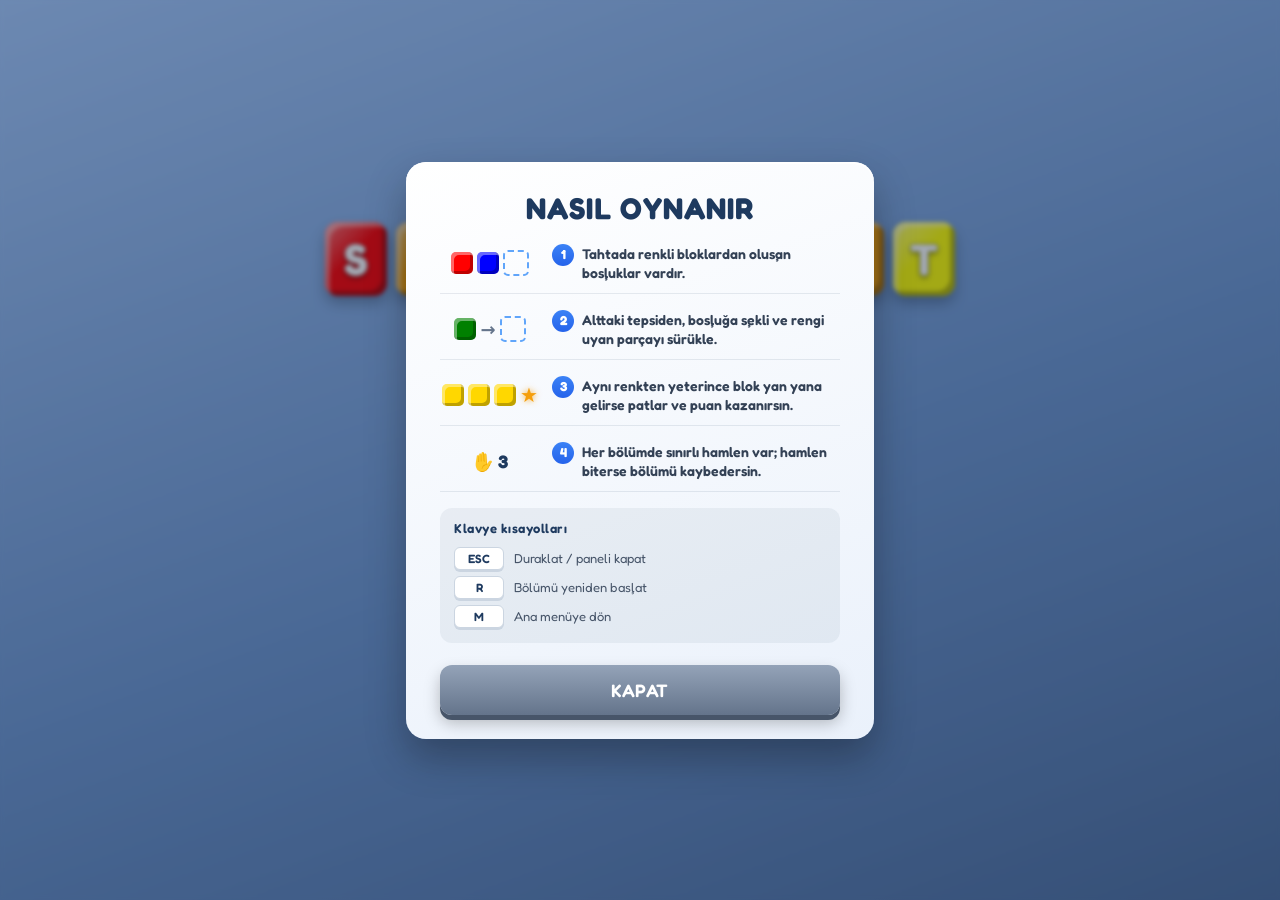
==== index.html @ 9055a7ed "Add files via upload" ====
<!doctype html>
<html lang="en">
  <head>
    <meta charset="UTF-8" />
    <link rel="preconnect" href="https://fonts.googleapis.com" />
    <link rel="preconnect" href="https://fonts.gstatic.com" crossorigin />
    <link href="https://fonts.googleapis.com/css2?family=Fredoka:wght@400;500;600;700&display=swap" rel="stylesheet" />
    <link rel="stylesheet" href="./style.css" />
    <meta name="viewport" content="width=device-width, initial-scale=1.0" />
    <title>Oyun</title>
  </head>
  <body>
    <div class="tahta">
      <div class="kare"></div>
      <div class="kare"></div>
      <div class="kare"></div>
      <div class="kare"></div>
      <div class="kare"></div>
      <div class="kare"></div>
      <div class="kare"></div>
      <div class="kare"></div>
      <div class="kare"></div>
      <div class="kare"></div>
      <div class="kare"></div>
      <div class="kare"></div>
      <div class="kare"></div>
      <div class="kare"></div>
      <div class="kare"></div>
      <div class="kare"></div>
      <div class="kare"></div>
      <div class="kare"></div>
      <div class="kare"></div>
      <div class="kare"></div>
      <div class="kare"></div>
      <div class="kare"></div>
      <div class="kare"></div>
      <div class="kare"></div>
      <div class="kare"></div>
      <div class="kare"></div>
      <div class="kare"></div>
      <div class="kare"></div>
      <div class="kare"></div>
      <div class="kare"></div>
      <div class="kare"></div>
      <div class="kare"></div>
      <div class="kare"></div>
      <div class="kare"></div>
      <div class="kare"></div>
      <div class="kare"></div>
      <div class="kare"></div>
      <div class="kare"></div>
      <div class="kare"></div>
      <div class="kare"></div>
      <div class="kare"></div>
      <div class="kare"></div>
      <div class="kare"></div>
      <div class="kare"></div>
      <div class="kare"></div>
      <div class="kare"></div>
      <div class="kare"></div>
      <div class="kare"></div>
      <div class="kare"></div>
      <div class="kare"></div>
      <div class="kare"></div>
      <div class="kare"></div>
      <div class="kare"></div>
      <div class="kare"></div>
      <div class="kare"></div>
      <div class="kare"></div>
      <div class="kare"></div>
      <div class="kare"></div>
      <div class="kare"></div>
      <div class="kare"></div>
      <div class="kare"></div>
      <div class="kare"></div>
      <div class="kare"></div>
      <div class="kare"></div>
    </div>
    <script src="./script.js"></script>
  </body>
</html>
---- style.css ----
/* Oyun fontu — tek yerden yonet. Degistirmek icin sadece burayi degistir. */
:root {
  --oyun-font: "Fredoka", system-ui, sans-serif;
}

body {
  display: flex;
  flex-direction: column;
  justify-content: center;
  align-items: center;
  gap: 24px;
  min-height: 100vh;
  margin: 0;
  font-family: var(--oyun-font);
  background: var(--sayfa-bg, #6f9fd8);
  transition: background 0.6s ease;
}

.tahta {
  display: grid;
  grid-template-columns: repeat(8, 40px);
  gap: 3px;
  padding: 14px;
  border-radius: 18px;
  background: var(--tahta-bg, #456891);
  box-shadow:
    inset 0 3px 10px rgba(0, 0, 0, 0.4),
    inset 0 -1px 2px rgba(255, 255, 255, 0.1);
  transition: background 0.6s ease;
}

.kare {
  position: relative;
  height: 40px;
  background: #dddddd;
  color: #dddddd;
  border-radius: 7px;
  transition: transform 0.15s, box-shadow 0.15s;
}

.kare::after {
  content: "";
  position: absolute;
  inset: 0;
  border-radius: 7px;
  background: linear-gradient(135deg, rgba(255, 255, 255, 0.45), rgba(255, 255, 255, 0) 45%);
  box-shadow:
    inset 4px 4px 0 rgba(255, 255, 255, 0.4),
    inset -4px -4px 0 rgba(0, 0, 0, 0.28);
  pointer-events: none;
}

.kare[data-durum="bos"]::after,
.kare[data-durum="temiz"]::after {
  display: none;
}

.kare:hover {
  transform: scale(1.04);
  box-shadow: 0 0 16px 3px currentColor;
}

.kare[data-durum="temiz"]:hover {
  transform: none;
  box-shadow: none;
}

.kare[data-durum="bos"]:hover {
  transform: none;
  box-shadow: inset 0 0 0 2px #60a5fa;
}

.patla {
  animation: patla 0.9s ease forwards;
  z-index: 2;
}

@keyframes patla {
  0% {
    transform: scale(1);
    box-shadow: 0 0 0px 0px currentColor;
  }
  25% {
    transform: scale(1.12);
    box-shadow: 0 0 22px 6px currentColor;
  }
  60% {
    transform: scale(1.12);
    box-shadow: 0 0 26px 8px currentColor;
  }
  100% {
    transform: scale(0);
    opacity: 0;
    box-shadow: 0 0 30px 10px currentColor;
  }
}

.tepsi {
  display: flex;
  flex-wrap: wrap;
  gap: 14px 18px;
  align-items: center;
  justify-content: center;
  min-height: 170px;
  width: 640px;
  padding: 14px 20px;
  background: #5b83b5;
  border-radius: 14px;
  box-shadow:
    inset 0 2px 5px rgba(0, 0, 0, 0.2),
    0 3px 8px rgba(0, 0, 0, 0.12);
}

.yuva {
  flex: none;
  display: flex;
  align-items: center;
  justify-content: center;
}

.parca {
  display: grid;
  cursor: grab;
  touch-action: none;
  user-select: none;
}

.parca.suruklerken {
  position: fixed;
  z-index: 999;
  pointer-events: none;
  cursor: grabbing;
  filter: drop-shadow(0 6px 10px rgba(0, 0, 0, 0.35));
}

.parca.yapisti {
  filter: drop-shadow(0 0 12px rgba(255, 255, 255, 0.95)) drop-shadow(0 4px 8px rgba(0, 0, 0, 0.3));
  transition: left 0.08s ease-out, top 0.08s ease-out;
}

.kare.hedefte {
  outline: 3px solid rgba(255, 255, 255, 0.95);
  outline-offset: -2px;
  animation: hedefNabiz 0.7s ease-in-out infinite alternate;
}

@keyframes hedefNabiz {
  from { outline-color: rgba(255, 255, 255, 0.45); }
  to   { outline-color: rgba(255, 255, 255, 1); }
}

.mini {
  position: relative;
  border-radius: 6px;
}

.mini::after {
  content: "";
  position: absolute;
  inset: 0;
  border-radius: 6px;
  background: linear-gradient(135deg, rgba(255, 255, 255, 0.45), rgba(255, 255, 255, 0) 45%);
  box-shadow:
    inset 4px 4px 0 rgba(255, 255, 255, 0.4),
    inset -4px -4px 0 rgba(0, 0, 0, 0.28);
  pointer-events: none;
}

.reset {
  width: 48px;
  height: 48px;
  font-size: 22px;
  border: none;
  border-radius: 50%;
  background: #9ca3af;
  color: white;
  cursor: pointer;
  display: flex;
  align-items: center;
  justify-content: center;
}

.reset:hover {
  background: #6b7280;
}

.dugme-satir {
  display: flex;
  gap: 14px;
  align-items: center;
  justify-content: center;
}

.skor {
  font-family: var(--oyun-font);
  font-size: 48px;
  font-weight: 700;
  color: #ffffff;
  letter-spacing: 2px;
  text-shadow:
    0 0 18px rgba(255, 255, 255, 0.55),
    0 3px 0 rgba(0, 0, 0, 0.25),
    0 6px 14px rgba(0, 0, 0, 0.4);
}

.skor.artti {
  animation: skorZipla 0.4s ease;
}

@keyframes skorZipla {
  0%   { transform: scale(1); }
  45%  { transform: scale(1.35); }
  100% { transform: scale(1); }
}

.puan-pop {
  position: fixed;
  z-index: 1000;
  pointer-events: none;
  font-family: var(--oyun-font);
  font-size: 38px;
  font-weight: 700;
  letter-spacing: 0.5px;
  -webkit-text-stroke: 2px rgba(0, 0, 0, 0.9);
  paint-order: stroke fill;
  text-shadow:
    0 0 8px rgba(0, 0, 0, 0.5),
    0 0 18px currentColor;
  animation: puanCik 2.2s ease-out forwards;
}

@keyframes puanCik {
  0% {
    opacity: 0;
    transform: translate(-50%, -50%) scale(0.6);
  }
  12% {
    opacity: 1;
    transform: translate(-50%, -60%) scale(1.15);
  }
  22% {
    opacity: 1;
    transform: translate(-50%, -65%) scale(1);
  }
  70% {
    opacity: 1;
    transform: translate(-50%, -95%) scale(1);
  }
  100% {
    opacity: 0;
    transform: translate(-50%, -150%) scale(0.95);
  }
}

.kaplama {
  position: fixed;
  inset: 0;
  z-index: 2000;
  display: flex;
  align-items: center;
  justify-content: center;
  background: rgba(15, 30, 55, 0);
  backdrop-filter: blur(0px);
  opacity: 0;
  pointer-events: none;
  transition: opacity 0.35s ease, background 0.35s ease, backdrop-filter 0.35s ease;
}

.kaplama.acik {
  opacity: 1;
  pointer-events: auto;
  background: rgba(15, 30, 55, 0.38);
  backdrop-filter: blur(2px);
}

.panel {
  font-family: var(--oyun-font);
  min-width: 320px;
  padding: 28px 34px 24px;
  border-radius: 20px;
  background: linear-gradient(160deg, #ffffff, #eaf1fb);
  box-shadow:
    0 18px 40px rgba(0, 0, 0, 0.3),
    inset 0 2px 0 rgba(255, 255, 255, 0.9);
  transform: scale(0.75) translateY(20px);
  opacity: 0;
  transition: transform 0.4s cubic-bezier(0.2, 1.3, 0.4, 1), opacity 0.3s ease;
  text-align: center;
}

.kaplama.acik .panel {
  transform: scale(1) translateY(0);
  opacity: 1;
}

.panel-baslik {
  font-size: 30px;
  font-weight: 700;
  color: #1e3a5f;
  letter-spacing: 1px;
  margin-bottom: 4px;
}

.panel-alt {
  font-size: 15px;
  font-weight: 600;
  color: #64748b;
  margin-bottom: 20px;
}

.zorluk-rozet {
  display: inline-block;
  padding: 2px 9px;
  margin-left: 5px;
  border-radius: 999px;
  background: rgba(37, 99, 235, 0.14);
  color: #2563eb;
  font-size: 12px;
  font-weight: 600;
  letter-spacing: 0.5px;
  vertical-align: middle;
}

.panel.kayip .zorluk-rozet {
  background: rgba(220, 38, 38, 0.14);
  color: #dc2626;
}

.stat-satir {
  display: flex;
  justify-content: space-between;
  align-items: center;
  gap: 30px;
  padding: 10px 4px;
  border-bottom: 1px solid rgba(30, 58, 95, 0.1);
  font-size: 16px;
  color: #334155;
}

.stat-satir span:last-child {
  font-weight: 700;
  color: #1e3a5f;
}

.stat-satir.toplam {
  border-bottom: none;
  font-size: 20px;
  padding-top: 14px;
}

.stat-satir.toplam span:last-child {
  font-size: 26px;
  color: #2563eb;
}

.devam-btn {
  margin-top: 22px;
  width: 100%;
  padding: 14px 0;
  font-family: inherit;
  font-size: 18px;
  font-weight: 600;
  letter-spacing: 0.5px;
  color: #ffffff;
  border: none;
  border-radius: 12px;
  background: linear-gradient(180deg, #3b82f6, #2563eb);
  box-shadow: 0 5px 0 #1d4ed8, 0 8px 16px rgba(0, 0, 0, 0.25);
  cursor: pointer;
  transition: transform 0.12s ease, box-shadow 0.12s ease;
}

.devam-btn:hover {
  background: linear-gradient(180deg, #4c8ef7, #2f6fe0);
}

.devam-btn:active {
  transform: translateY(4px);
  box-shadow: 0 1px 0 #1d4ed8, 0 3px 8px rgba(0, 0, 0, 0.25);
}
.ust-bar {
  order: -1;
  position: relative;
  display: flex;
  align-items: center;
  justify-content: center;
  width: 640px;
  font-family: var(--oyun-font);
}
.hamle {
  position: absolute;
  right: 0;
  top: -6px;
  display: flex;
  align-items: baseline;
  gap: 6px;
  padding: 5px 12px;
  border-radius: 10px;
  background: rgba(255, 255, 255, 0.8);
  box-shadow: 0 2px 6px rgba(0, 0, 0, 0.15);
}

.hamle-etiket {
  font-size: 11px;
  font-weight: 600;
  letter-spacing: 0.5px;
  color: #64748b;
}
.hamle-sayi {
  font-size: 22px;
  font-weight: 700;
  color: #1e3a5f;
  line-height: 1;
}
.hamle.az .hamle-sayi {
  color: #dc2626;
}

.hamle.azaldi {
  animation: hamleSars 0.3s ease;
}
@keyframes hamleSars {
  0%   { transform: translateX(0) scale(1); }
  30%  { transform: translateX(-3px) scale(1.08); }
  60%  { transform: translateX(3px) scale(1.08); }
  100% { transform: translateX(0) scale(1); }
}

.bolum-gosterge {
  position: absolute;
  left: 0;
  top: -6px;
  display: flex;
  align-items: baseline;
  gap: 6px;
  padding: 5px 12px;
  border-radius: 10px;
  background: rgba(255, 255, 255, 0.8);
  box-shadow: 0 2px 6px rgba(0, 0, 0, 0.15);
}
.bolum-etiket {
  font-size: 11px;
  font-weight: 600;
  letter-spacing: 0.5px;
  color: #64748b;
}
.bolum-sayi {
  font-size: 22px;
  font-weight: 700;
  color: #1e3a5f;
  line-height: 1;
}
.bolum-gosterge.zipla {
  animation: bolumZipla 0.3s ease;
}
@keyframes bolumZipla {
  0%   { transform: scale(1); }
  40%  { transform: scale(1.12); }
  100% { transform: scale(1); }
}
.combo-cubuk {
  flex: none;
  width: 341px;
  height: 8px;
  margin-bottom: -16px;
  border-radius: 999px;
  overflow: hidden;
  background: rgba(15, 30, 55, 0.18);
  box-shadow: inset 0 1px 2px rgba(0, 0, 0, 0.25);
  opacity: 0;
  transition: opacity 0.3s ease, box-shadow 0.2s ease;
}

.combo-cubuk.acik {
  opacity: 1;
  box-shadow:
    inset 0 1px 2px rgba(0, 0, 0, 0.25),
    0 0 calc(var(--parlak, 0) * 5px) rgba(255, 255, 255, 0.9);
}

.combo-dolgu {
  width: 100%;
  height: 100%;
  border-radius: 999px;
  background: #22c55e;
  transform: scaleX(0);
  transform-origin: left center;
  filter: brightness(calc(1 + var(--parlak, 0) * 0.09));
}

.combo-dolgu.akiyor {
  animation: comboAkis 2s linear forwards;
}

@keyframes comboAkis {
  0%   { transform: scaleX(1); background: #22c55e; }
  50%  { background: #facc15; }
  100% { transform: scaleX(0); background: #ef4444; }
}

.combo-yazi {
  position: fixed;
  left: 50%;
  top: 42%;
  z-index: 1500;
  pointer-events: none;
  font-family: var(--oyun-font);
  font-weight: 700;
  letter-spacing: 2px;
  white-space: nowrap;
  paint-order: stroke fill;
  animation: comboCik 1.5s cubic-bezier(0.2, 1.2, 0.4, 1) forwards;
}

@keyframes comboCik {
  0% {
    opacity: 0;
    transform: translate(-50%, -50%) scale(0.3) rotate(-14deg);
  }
  18% {
    opacity: 1;
    transform: translate(-50%, -50%) scale(1.3) rotate(7deg);
  }
  32% {
    opacity: 1;
    transform: translate(-50%, -52%) scale(0.96) rotate(-4deg);
  }
  46% {
    opacity: 1;
    transform: translate(-50%, -55%) scale(1.08) rotate(2deg);
  }
  62% {
    opacity: 1;
    transform: translate(-50%, -62%) scale(1) rotate(0deg);
  }
  100% {
    opacity: 0;
    transform: translate(-50%, -115%) scale(0.9) rotate(0deg);
  }
}

.panel.kayip .panel-baslik {
  color: #b91c1c;
}

.panel.kayip .devam-btn {
  background: linear-gradient(180deg, #ef4444, #dc2626);
  box-shadow: 0 5px 0 #991b1b, 0 8px 16px rgba(0, 0, 0, 0.25);
}

.panel.kayip .devam-btn:hover {
  background: linear-gradient(180deg, #f15b5b, #e03434);
}

.panel.kayip .devam-btn:active {
  box-shadow: 0 1px 0 #991b1b, 0 3px 8px rgba(0, 0, 0, 0.25);
}

.giris {
  position: fixed;
  inset: 0;
  z-index: 3000;
  display: flex;
  flex-direction: column;
  align-items: center;
  justify-content: center;
  gap: 34px;
  background: linear-gradient(160deg, #a7cbfd 0%, #6f97cf 55%, #4f6f9e 100%);
  transition: opacity 0.55s ease, visibility 0.55s ease;
}

.giris.kapali {
  opacity: 0;
  visibility: hidden;
  pointer-events: none;
}

.giris-baslik {
  display: flex;
  gap: 9px;
  max-width: 96vw;
  flex-wrap: wrap;
  justify-content: center;
}

.giris-harf {
  position: relative;
  width: 62px;
  height: 74px;
  border-radius: 13px;
  font-family: var(--oyun-font);
  font-size: 44px;
  font-weight: 700;
  color: #ffffff;
  display: flex;
  align-items: center;
  justify-content: center;
  -webkit-text-stroke: 2px rgba(0, 0, 0, 0.4);
  paint-order: stroke fill;
  text-shadow: 0 3px 5px rgba(0, 0, 0, 0.35);
  box-shadow: 0 7px 14px rgba(0, 0, 0, 0.28);
  animation: harfZipla 0.55s cubic-bezier(0.2, 1.3, 0.4, 1) backwards;
}

.giris-harf::after {
  content: "";
  position: absolute;
  inset: 0;
  border-radius: 13px;
  background: linear-gradient(135deg, rgba(255, 255, 255, 0.45), rgba(255, 255, 255, 0) 45%);
  box-shadow:
    inset 5px 5px 0 rgba(255, 255, 255, 0.4),
    inset -5px -5px 0 rgba(0, 0, 0, 0.28);
  pointer-events: none;
}

@keyframes harfZipla {
  0% {
    opacity: 0;
    transform: translateY(-44px) scale(0.55) rotate(-8deg);
  }
  60% {
    opacity: 1;
    transform: translateY(7px) scale(1.06) rotate(3deg);
  }
  100% {
    opacity: 1;
    transform: translateY(0) scale(1) rotate(0deg);
  }
}

.giris-btn {
  width: auto;
  min-width: 240px;
  padding: 16px 46px;
  margin-top: 4px;
  font-size: 20px;
}

.giris {
  gap: 22px;
}

.giris-menu {
  display: flex;
  flex-direction: column;
  gap: 10px;
  align-items: center;
}

.mini-btn {
  margin-top: 0;
  width: auto;
  min-width: 240px;
  padding: 11px 30px;
  font-size: 15px;
  background: rgba(255, 255, 255, 0.16);
  box-shadow: 0 3px 0 rgba(0, 0, 0, 0.18), 0 5px 12px rgba(0, 0, 0, 0.18);
}

.mini-btn:hover {
  background: rgba(255, 255, 255, 0.28);
}

.mini-btn:active {
  transform: translateY(3px);
  box-shadow: 0 1px 0 rgba(0, 0, 0, 0.18), 0 2px 6px rgba(0, 0, 0, 0.18);
}

.giris-bolum {
  margin-top: -4px;
  font-family: var(--oyun-font);
  font-size: 13px;
  font-weight: 600;
  letter-spacing: 1px;
  color: #ffffff;
  opacity: 0.65;
  text-shadow: 0 1px 2px rgba(0, 0, 0, 0.25);
}

.giris-skor {
  font-family: var(--oyun-font);
  font-size: 14px;
  font-weight: 600;
  letter-spacing: 1.5px;
  color: #ffffff;
  opacity: 0.9;
  text-shadow: 0 1px 3px rgba(0, 0, 0, 0.3);
}

/* ====================================================================
   MODAL PANELLER (ayarlar / nasil oynanir / istatistik / duraklat)
   ==================================================================== */
.kaplama.modal-ust {
  z-index: 3500;
}

.modal-panel {
  max-height: 88vh;
  overflow-y: auto;
  max-width: 400px;
}

/* Ayarlar */
.ayar-liste {
  display: flex;
  flex-direction: column;
  gap: 4px;
  margin-top: 6px;
  text-align: left;
}

.ayar-satir {
  display: flex;
  justify-content: space-between;
  align-items: center;
  gap: 16px;
  padding: 11px 2px;
  border-bottom: 1px solid rgba(30, 58, 95, 0.1);
  font-size: 15px;
  font-weight: 600;
  color: #334155;
}

.secim-grup {
  display: flex;
  gap: 5px;
  flex-shrink: 0;
}

.secim-grup button {
  font-family: inherit;
  font-size: 13px;
  font-weight: 600;
  padding: 6px 11px;
  border: none;
  border-radius: 8px;
  background: rgba(30, 58, 95, 0.1);
  color: #475569;
  cursor: pointer;
  transition: background 0.15s, color 0.15s;
}

.secim-grup button:hover {
  background: rgba(30, 58, 95, 0.18);
}

.secim-grup button.secili {
  background: linear-gradient(180deg, #3b82f6, #2563eb);
  color: #ffffff;
}

.toggle-btn {
  font-family: inherit;
  font-size: 13px;
  font-weight: 600;
  min-width: 74px;
  padding: 7px 12px;
  border: none;
  border-radius: 999px;
  background: #cbd5e1;
  color: #475569;
  cursor: pointer;
  flex-shrink: 0;
  transition: background 0.15s, color 0.15s;
}

.toggle-btn.acik {
  background: linear-gradient(180deg, #22c55e, #16a34a);
  color: #ffffff;
}

.ses-kontrol {
  display: flex;
  align-items: center;
  gap: 10px;
  flex-shrink: 0;
}

.ses-kontrol input[type="range"] {
  width: 110px;
  accent-color: #2563eb;
  cursor: pointer;
}

.ses-deger {
  min-width: 30px;
  text-align: right;
  font-weight: 700;
  color: #1e3a5f;
}

.tehlike-btn {
  background: linear-gradient(180deg, #ef4444, #dc2626);
  box-shadow: 0 5px 0 #991b1b, 0 8px 16px rgba(0, 0, 0, 0.25);
}

.tehlike-btn:hover {
  background: linear-gradient(180deg, #f15b5b, #e03434);
}

.tehlike-btn:active {
  box-shadow: 0 1px 0 #991b1b, 0 3px 8px rgba(0, 0, 0, 0.25);
}

.tehlike-btn.onayli {
  animation: onayNabiz 0.7s ease-in-out infinite alternate;
}

@keyframes onayNabiz {
  from { filter: brightness(1); }
  to   { filter: brightness(1.25); }
}

.kapat-btn {
  background: linear-gradient(180deg, #94a3b8, #64748b);
  box-shadow: 0 5px 0 #475569, 0 8px 16px rgba(0, 0, 0, 0.25);
}

.kapat-btn:hover {
  background: linear-gradient(180deg, #a3b0c0, #74829a);
}

.kapat-btn:active {
  box-shadow: 0 1px 0 #475569, 0 3px 8px rgba(0, 0, 0, 0.25);
}

.devam-btn.ikincil {
  background: rgba(37, 99, 235, 0.12);
  color: #1e3a5f;
  box-shadow: none;
  margin-top: 12px;
}

.devam-btn.ikincil:hover {
  background: rgba(37, 99, 235, 0.2);
}

.devam-btn.ikincil:active {
  transform: translateY(2px);
  box-shadow: none;
}

/* Nasil oynanir */
.nasil-adimlar {
  display: flex;
  flex-direction: column;
  gap: 6px;
  margin-top: 8px;
  text-align: left;
}

.nasil-adim {
  display: flex;
  align-items: center;
  gap: 14px;
  padding: 10px 2px;
  border-bottom: 1px solid rgba(30, 58, 95, 0.1);
}

.nasil-gorsel {
  display: flex;
  align-items: center;
  gap: 4px;
  flex-shrink: 0;
  width: 96px;
  justify-content: center;
}

.nb {
  width: 22px;
  height: 22px;
  border-radius: 5px;
  box-shadow:
    inset 3px 3px 0 rgba(255, 255, 255, 0.4),
    inset -3px -3px 0 rgba(0, 0, 0, 0.25);
}

.nb.bos {
  background: transparent;
  box-shadow: none;
  border: 2px dashed #60a5fa;
}

.nasil-ok {
  font-size: 18px;
  font-weight: 700;
  color: #64748b;
}

.nasil-patla {
  font-size: 20px;
  color: #f59e0b;
  text-shadow: 0 0 6px rgba(245, 158, 11, 0.8);
}

.nasil-hamle {
  font-size: 18px;
  font-weight: 700;
  color: #1e3a5f;
}

.nasil-metin {
  display: flex;
  align-items: baseline;
  gap: 8px;
  font-size: 14px;
  font-weight: 600;
  color: #334155;
  line-height: 1.35;
}

.nasil-no {
  flex-shrink: 0;
  width: 22px;
  height: 22px;
  border-radius: 50%;
  background: linear-gradient(180deg, #3b82f6, #2563eb);
  color: #fff;
  font-size: 13px;
  font-weight: 700;
  display: inline-flex;
  align-items: center;
  justify-content: center;
}

.kisayol-kutu {
  margin-top: 16px;
  padding: 12px 14px;
  border-radius: 12px;
  background: rgba(30, 58, 95, 0.06);
  text-align: left;
}

.kisayol-baslik {
  font-size: 13px;
  font-weight: 600;
  color: #1e3a5f;
  margin-bottom: 8px;
  letter-spacing: 0.5px;
}

.kisayol-satir {
  display: flex;
  align-items: center;
  gap: 10px;
  font-size: 13px;
  color: #475569;
  padding: 3px 0;
}

.kisayol-satir kbd {
  flex-shrink: 0;
  min-width: 34px;
  text-align: center;
  padding: 3px 7px;
  border-radius: 6px;
  background: #ffffff;
  border: 1px solid #cbd5e1;
  box-shadow: 0 2px 0 #cbd5e1;
  font-family: var(--oyun-font);
  font-size: 12px;
  font-weight: 600;
  color: #1e3a5f;
}

/* Yeni rekor efekti */
.rekor-pop {
  position: fixed;
  left: 50%;
  top: 30%;
  z-index: 1600;
  pointer-events: none;
  font-family: var(--oyun-font);
  font-size: 46px;
  font-weight: 700;
  letter-spacing: 1px;
  white-space: nowrap;
  color: #fde047;
  -webkit-text-stroke: 2px rgba(120, 53, 15, 0.9);
  paint-order: stroke fill;
  text-shadow: 0 0 10px #fbbf24, 0 0 22px #f59e0b, 0 4px 10px rgba(0, 0, 0, 0.45);
  animation: rekorCik 1.8s cubic-bezier(0.2, 1.2, 0.4, 1) forwards;
}

@keyframes rekorCik {
  0%   { opacity: 0; transform: translate(-50%, -50%) scale(0.4) rotate(-10deg); }
  16%  { opacity: 1; transform: translate(-50%, -50%) scale(1.25) rotate(5deg); }
  30%  { opacity: 1; transform: translate(-50%, -52%) scale(1) rotate(0deg); }
  70%  { opacity: 1; transform: translate(-50%, -60%) scale(1.02); }
  100% { opacity: 0; transform: translate(-50%, -110%) scale(0.95); }
}

/* Ekran sarsintisi */
body.sarsil {
  animation: ekranSars 0.28s ease;
}

@keyframes ekranSars {
  0%, 100% { transform: translate(0, 0); }
  20%  { transform: translate(-4px, 2px); }
  40%  { transform: translate(4px, -3px); }
  60%  { transform: translate(-3px, 2px); }
  80%  { transform: translate(3px, -1px); }
}

/* ====================================================================
   RENK KORLUGU SEMBOLLERI
   ==================================================================== */
body.renk-korlugu .kare[data-durum="dolu"]::before {
  content: attr(data-sembol);
  position: absolute;
  inset: 0;
  display: flex;
  align-items: center;
  justify-content: center;
  font-size: 22px;
  line-height: 1;
  color: rgba(255, 255, 255, 0.95);
  text-shadow: 0 1px 2px rgba(0, 0, 0, 0.8);
  z-index: 3;
  pointer-events: none;
}

body.renk-korlugu .mini::before {
  content: attr(data-sembol);
  position: absolute;
  inset: 0;
  display: flex;
  align-items: center;
  justify-content: center;
  font-size: 16px;
  line-height: 1;
  color: rgba(255, 255, 255, 0.95);
  text-shadow: 0 1px 1px rgba(0, 0, 0, 0.75);
  z-index: 3;
  pointer-events: none;
}

/* ====================================================================
   MOD SISTEMI
   ==================================================================== */

/* Menu: MODLAR butonu (vurgulu) + seri gostergesi */
.modlar-ac-btn {
  background: linear-gradient(180deg, #8b5cf6, #7c3aed);
  box-shadow: 0 3px 0 #6d28d9, 0 5px 12px rgba(0, 0, 0, 0.2);
  color: #fff;
}
.modlar-ac-btn:hover { background: linear-gradient(180deg, #9b6cf9, #8b3ef0); }
.modlar-ac-btn:active { box-shadow: 0 1px 0 #6d28d9, 0 2px 6px rgba(0, 0, 0, 0.2); }

.giris-seri {
  font-family: var(--oyun-font);
  font-size: 13px;
  font-weight: 600;
  color: #fff;
  opacity: 0.85;
  text-shadow: 0 1px 2px rgba(0, 0, 0, 0.25);
}

/* Mod secme ekrani */
.modlar-ekran {
  position: fixed;
  inset: 0;
  z-index: 3200;
  display: flex;
  flex-direction: column;
  align-items: center;
  justify-content: center;
  gap: 26px;
  background: linear-gradient(160deg, #a7cbfd 0%, #6f97cf 55%, #4f6f9e 100%);
  transition: opacity 0.4s ease, visibility 0.4s ease;
}
.modlar-ekran.kapali { opacity: 0; visibility: hidden; pointer-events: none; }

.modlar-baslik {
  font-family: var(--oyun-font);
  font-size: 38px;
  font-weight: 700;
  color: #fff;
  letter-spacing: 2px;
  text-shadow: 0 3px 6px rgba(0, 0, 0, 0.35);
}

.mod-izgara {
  display: flex;
  flex-wrap: wrap;
  gap: 18px;
  max-width: 360px;
  justify-content: center;
}

.mod-kart {
  position: relative;
  width: 150px;
  height: 150px;
  border-radius: 20px;
  background: linear-gradient(160deg, var(--tema, #3b82f6), var(--tema2, #2563eb));
  box-shadow:
    inset 4px 4px 0 rgba(255, 255, 255, 0.28),
    inset -5px -5px 0 rgba(0, 0, 0, 0.28),
    0 8px 18px rgba(0, 0, 0, 0.3);
  display: flex;
  flex-direction: column;
  align-items: center;
  justify-content: center;
  gap: 6px;
  cursor: pointer;
  color: #fff;
  transition: transform 0.15s ease, box-shadow 0.15s ease;
}
.mod-kart::after {
  content: "";
  position: absolute;
  inset: 0;
  border-radius: 20px;
  background: linear-gradient(135deg, rgba(255, 255, 255, 0.4), rgba(255, 255, 255, 0) 45%);
  pointer-events: none;
}
.mod-kart.tema-klasik   { --tema: #3b82f6; --tema2: #2563eb; }
.mod-kart.tema-ters     { --tema: #a855f7; --tema2: #7c3aed; }
.mod-kart.tema-speedrun { --tema: #f97316; --tema2: #ea580c; }
.mod-kart.tema-gunluk   { --tema: #22c55e; --tema2: #16a34a; }

.mod-kart:hover {
  transform: scale(1.06);
  box-shadow:
    inset 4px 4px 0 rgba(255, 255, 255, 0.28),
    inset -5px -5px 0 rgba(0, 0, 0, 0.28),
    0 0 22px 4px var(--tema),
    0 10px 22px rgba(0, 0, 0, 0.35);
}
.mod-kart.basildi { animation: kartBasil 0.2s ease; }
@keyframes kartBasil {
  0%   { transform: scale(1.06); }
  40%  { transform: scale(0.93); }
  100% { transform: scale(1.06); }
}

.mod-kart-gorsel {
  position: relative;
  z-index: 1;
  height: 56px;
  display: flex;
  align-items: center;
  justify-content: center;
}
.kv-sembol { font-size: 46px; filter: drop-shadow(0 2px 3px rgba(0, 0, 0, 0.4)); }
.kv-grid {
  display: grid;
  grid-template-columns: repeat(3, 15px);
  grid-auto-rows: 15px;
  gap: 3px;
}
.kv-grid i {
  border-radius: 4px;
  box-shadow:
    inset 2px 2px 0 rgba(255, 255, 255, 0.4),
    inset -2px -2px 0 rgba(0, 0, 0, 0.28);
}
.kv-grid i.bos {
  background: rgba(0, 0, 0, 0.2);
  box-shadow: inset 0 0 0 1px rgba(255, 255, 255, 0.22);
}
.mod-kart-ad {
  position: relative;
  z-index: 1;
  font-size: 16px;
  font-weight: 700;
  letter-spacing: 0.5px;
  text-shadow: 0 1px 2px rgba(0, 0, 0, 0.4);
}
.mod-kart-ac {
  position: relative;
  z-index: 1;
  font-size: 10px;
  font-weight: 600;
  opacity: 0.92;
  text-align: center;
  padding: 0 10px;
  line-height: 1.3;
}
.mod-kart .mod-kilit { display: none; }
.mod-kart.kilitli { filter: grayscale(0.7) brightness(0.72); cursor: default; }
.mod-kart.kilitli:hover {
  transform: none;
  box-shadow:
    inset 4px 4px 0 rgba(255, 255, 255, 0.28),
    inset -5px -5px 0 rgba(0, 0, 0, 0.28),
    0 8px 18px rgba(0, 0, 0, 0.3);
}
.mod-kart.kilitli .mod-kilit {
  display: block;
  position: absolute;
  z-index: 2;
  font-size: 40px;
  top: 50%;
  left: 50%;
  transform: translate(-50%, -50%);
  filter: drop-shadow(0 2px 3px rgba(0, 0, 0, 0.5));
}

.geri-btn { min-width: 160px; }

/* Speedrun: sure gostergesi ve cubugu */
.sure-gosterge {
  position: absolute;
  right: 0;
  top: -6px;
  display: flex;
  align-items: baseline;
  gap: 6px;
  padding: 5px 12px;
  border-radius: 10px;
  background: rgba(255, 255, 255, 0.8);
  box-shadow: 0 2px 6px rgba(0, 0, 0, 0.15);
}
.sure-etiket { font-size: 11px; font-weight: 600; letter-spacing: 0.5px; color: #64748b; }
.sure-deger {
  font-size: 22px;
  font-weight: 700;
  color: #1e3a5f;
  line-height: 1;
  min-width: 46px;
  text-align: right;
}
.sure-gosterge.uyari .sure-deger { color: #dc2626; }
.sure-gosterge.uyari { animation: sureNabiz 0.8s ease-in-out infinite; }
@keyframes sureNabiz {
  0%, 100% { transform: scale(1); }
  50%      { transform: scale(1.09); }
}

.sure-cubuk {
  flex: none;
  width: 341px;
  height: 6px;
  margin-bottom: -14px;
  border-radius: 999px;
  overflow: hidden;
  background: rgba(15, 30, 55, 0.18);
  box-shadow: inset 0 1px 2px rgba(0, 0, 0, 0.25);
}
.sure-dolgu {
  height: 100%;
  width: 100%;
  border-radius: 999px;
  background: linear-gradient(90deg, #22c55e, #4ade80);
  transition: width 0.12s linear;
}
.sure-cubuk.uyari .sure-dolgu { background: linear-gradient(90deg, #ef4444, #f87171); }

/* Gunluk: seri gostergesi */
.seri-gosterge {
  position: absolute;
  left: 0;
  top: -6px;
  display: flex;
  align-items: center;
  gap: 5px;
  padding: 5px 12px;
  border-radius: 10px;
  background: rgba(255, 255, 255, 0.8);
  box-shadow: 0 2px 6px rgba(0, 0, 0, 0.15);
}
.seri-alev { font-size: 18px; }
.seri-sayi { font-size: 22px; font-weight: 700; color: #ea580c; line-height: 1; }

/* Sonuc ekrani (seri / geri sayim) */
.son-ust { text-align: center; }
.seri-buyuk { display: flex; align-items: center; justify-content: center; gap: 8px; margin: 4px 0 2px; }
.seri-buyuk .seri-alev { font-size: 40px; }
.seri-sayi-b { font-size: 48px; font-weight: 700; color: #ea580c; text-shadow: 0 2px 4px rgba(0, 0, 0, 0.2); }
.seri-etiket { font-size: 14px; font-weight: 700; color: #16a34a; letter-spacing: 0.5px; margin-bottom: 8px; }
.son-geri { font-size: 13px; font-weight: 600; color: #64748b; margin-top: 12px; }

.seri-kutlama {
  color: #f97316;
  -webkit-text-stroke: 2px rgba(120, 53, 15, 0.85);
  text-shadow: 0 0 10px #fb923c, 0 0 22px #f97316, 0 4px 10px rgba(0, 0, 0, 0.4);
}

/* Ters mod: sabit tepsi slotlari (3 adet, boyut degismez) */
.ters-slot {
  flex: none;
  width: 178px;
  height: 172px;
  display: flex;
  align-items: center;
  justify-content: center;
}

/* Ters mod: bos tahta ve yerlestirme onizlemesi */
body.mod-ters .kare[data-durum="temiz"] { background: rgba(255, 255, 255, 0.06) !important; }
body.mod-ters .kare.onizleme {
  box-shadow: inset 0 0 0 3px var(--onz, #fff);
  background: rgba(255, 255, 255, 0.16) !important;
}
body.mod-ters .kare.onizleme-hata {
  box-shadow: inset 0 0 0 3px #ef4444;
  background: rgba(239, 68, 68, 0.22) !important;
}
/* Tamamlanacak satir/sutun vurgusu (temizlenecegini goster) */
body.mod-ters .kare.cizgi-vurgu {
  box-shadow: 0 0 12px 2px rgba(253, 224, 71, 0.9), inset 0 0 0 2px rgba(253, 224, 71, 0.85);
  z-index: 2;
}
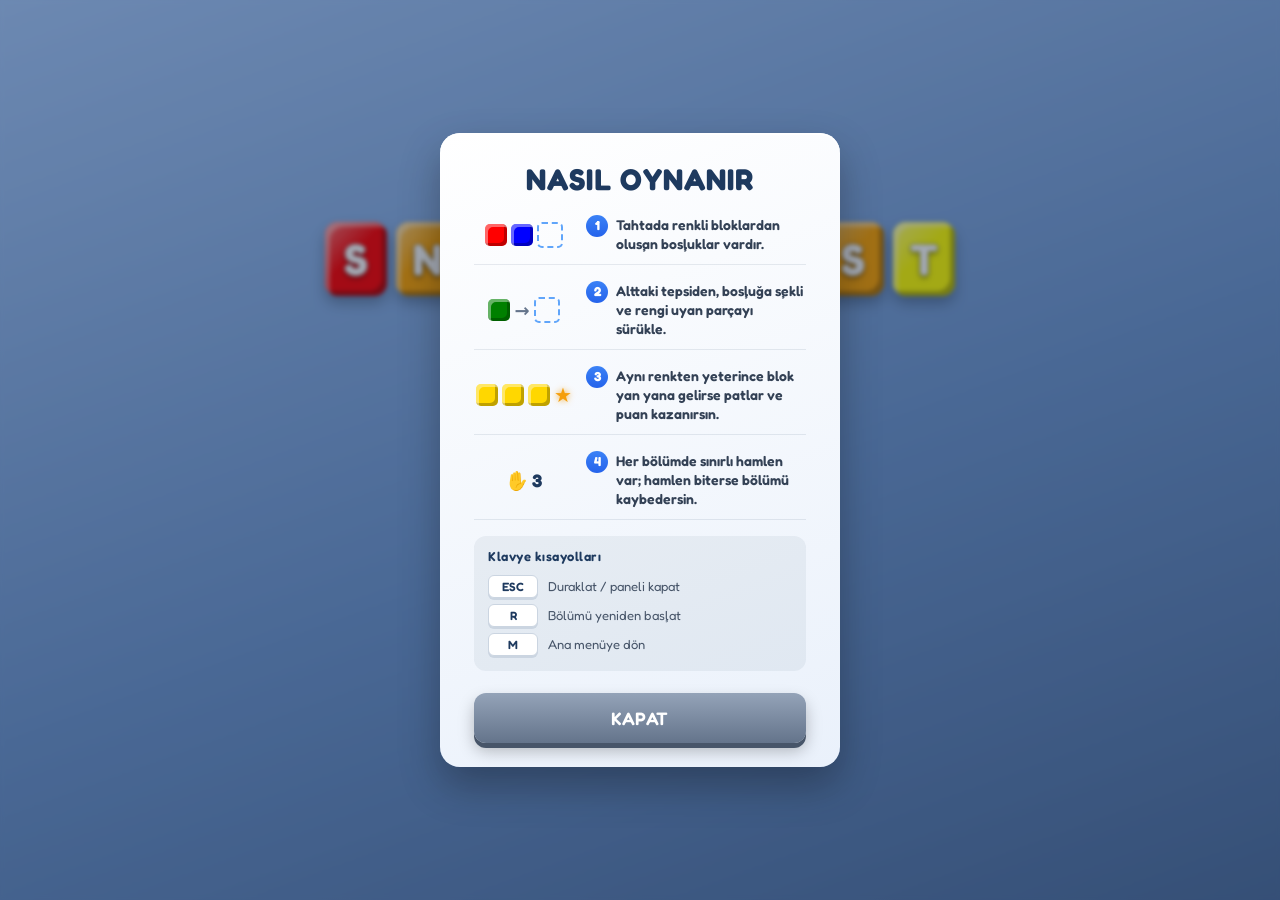
==== commit 3a028df6: "Rename snapburst-index-en-guncel.html to index.html" ====
--- a/index.html
+++ b/index.html
@@ -2,12 +2,1550 @@
 <html lang="en">
   <head>
     <meta charset="UTF-8" />
+    <link rel="icon" type="image/svg+xml" href="data:image/svg+xml,%3Csvg%20xmlns='http://www.w3.org/2000/svg'%20viewBox='0%200%2032%2032'%3E%3Cdefs%3E%3ClinearGradient%20id='b'%20x1='0'%20y1='0'%20x2='0'%20y2='1'%3E%3Cstop%20offset='0'%20stop-color='%235a9bf6'/%3E%3Cstop%20offset='1'%20stop-color='%232563eb'/%3E%3C/linearGradient%3E%3C/defs%3E%3Crect%20x='2'%20y='2'%20width='28'%20height='28'%20rx='8'%20fill='url(%23b)'/%3E%3Crect%20x='4'%20y='4'%20width='24'%20height='11'%20rx='5'%20fill='%23ffffff'%20opacity='0.18'/%3E%3Ctext%20x='16'%20y='22'%20font-family='Arial,Helvetica,sans-serif'%20font-size='14'%20font-weight='bold'%20fill='%23ffffff'%20text-anchor='middle'%3ESB%3C/text%3E%3C/svg%3E" />
     <link rel="preconnect" href="https://fonts.googleapis.com" />
     <link rel="preconnect" href="https://fonts.gstatic.com" crossorigin />
     <link href="https://fonts.googleapis.com/css2?family=Fredoka:wght@400;500;600;700&display=swap" rel="stylesheet" />
-    <link rel="stylesheet" href="./style.css" />
-    <meta name="viewport" content="width=device-width, initial-scale=1.0" />
-    <title>Oyun</title>
+    <style>
+/* Oyun fontu — tek yerden yonet. Degistirmek icin sadece burayi degistir. */
+:root {
+  --oyun-font: "Fredoka", system-ui, sans-serif;
+
+  /* ---- OLCEK (responsive) — hersey buradan turer ---- */
+  --kare-ara: 3px;                 /* kareler arasi bosluk */
+  --tahta-pad: 14px;               /* tahta ic dolgusu */
+  /* Kare boyutu: masaustunde 40px'te durur; dar/kisa ekranda kuculur.
+     Tahta genisligi ~%92 ekran; yatayda yukseklige (52vh) gore de sinirlanir. */
+  --kare-boyut: min(
+    40px,
+    calc((92vw - 2 * var(--tahta-pad) - 7 * var(--kare-ara)) / 8),
+    calc((52vh - 2 * var(--tahta-pad) - 7 * var(--kare-ara)) / 8)
+  );
+  /* Tahtanin ic genisligi (8 kare + 7 bosluk) — cubuklar bununla eslesir */
+  --tahta-ic: calc(8 * var(--kare-boyut) + 7 * var(--kare-ara));
+
+  /* Tepsideki parca mini-kareleri: masaustunde tahtayla ayni (40px);
+     dar ekranda kuculur ki 3 slot tepsiye sigsin (tasmaz). */
+  --tepsi-kare: min(40px, 5.8vw);
+}
+
+body {
+  display: flex;
+  flex-direction: column;
+  justify-content: center;
+  align-items: center;
+  gap: 24px;
+  min-height: 100vh;
+  min-height: 100dvh;
+  margin: 0;
+  font-family: var(--oyun-font);
+  background: var(--sayfa-bg, #6f9fd8);
+  transition: background 0.6s ease;
+  /* Dokunmatik: cift-dokunus zoom yok, sayfa kaymasi/asilma yok */
+  touch-action: manipulation;
+  overscroll-behavior: none;
+  -webkit-tap-highlight-color: transparent;
+}
+
+.tahta {
+  display: grid;
+  grid-template-columns: repeat(8, var(--kare-boyut));
+  gap: var(--kare-ara);
+  padding: var(--tahta-pad);
+  border-radius: 18px;
+  background: var(--tahta-bg, #456891);
+  box-shadow:
+    inset 0 3px 10px rgba(0, 0, 0, 0.4),
+    inset 0 -1px 2px rgba(255, 255, 255, 0.1);
+  transition: background 0.6s ease;
+  touch-action: none;   /* surukleme sirasinda sayfa kaymasin */
+}
+
+.kare {
+  position: relative;
+  height: var(--kare-boyut);
+  background: #dddddd;
+  color: #dddddd;
+  border-radius: 7px;
+  transition: transform 0.15s, box-shadow 0.15s;
+}
+
+.kare::after {
+  content: "";
+  position: absolute;
+  inset: 0;
+  border-radius: 7px;
+  background: linear-gradient(135deg, rgba(255, 255, 255, 0.45), rgba(255, 255, 255, 0) 45%);
+  box-shadow:
+    inset 4px 4px 0 rgba(255, 255, 255, 0.4),
+    inset -4px -4px 0 rgba(0, 0, 0, 0.28);
+  pointer-events: none;
+}
+
+.kare[data-durum="bos"]::after,
+.kare[data-durum="temiz"]::after {
+  display: none;
+}
+
+.kare:hover {
+  transform: scale(1.04);
+  box-shadow: 0 0 16px 3px currentColor;
+}
+
+.kare[data-durum="temiz"]:hover {
+  transform: none;
+  box-shadow: none;
+}
+
+.kare[data-durum="bos"]:hover {
+  transform: none;
+  box-shadow: inset 0 0 0 2px #60a5fa;
+}
+
+.patla {
+  animation: patla 0.9s ease forwards;
+  z-index: 2;
+}
+
+@keyframes patla {
+  0% {
+    transform: scale(1);
+    box-shadow: 0 0 0px 0px currentColor;
+  }
+  25% {
+    transform: scale(1.12);
+    box-shadow: 0 0 22px 6px currentColor;
+  }
+  60% {
+    transform: scale(1.12);
+    box-shadow: 0 0 26px 8px currentColor;
+  }
+  100% {
+    transform: scale(0);
+    opacity: 0;
+    box-shadow: 0 0 30px 10px currentColor;
+  }
+}
+
+.tepsi {
+  display: flex;
+  flex-wrap: wrap;
+  gap: 14px 18px;
+  align-items: center;
+  justify-content: center;
+  min-height: calc(4 * var(--tepsi-kare) + 3 * var(--kare-ara) + 8px);
+  width: min(640px, 94vw);
+  max-width: 94vw;
+  box-sizing: border-box;
+  padding: 14px 20px;
+  background: #5b83b5;
+  border-radius: 14px;
+  box-shadow:
+    inset 0 2px 5px rgba(0, 0, 0, 0.2),
+    0 3px 8px rgba(0, 0, 0, 0.12);
+  touch-action: none;
+}
+
+.yuva {
+  flex: none;
+  display: flex;
+  align-items: center;
+  justify-content: center;
+}
+
+.parca {
+  display: grid;
+  cursor: grab;
+  touch-action: none;
+  user-select: none;
+}
+
+.parca.suruklerken {
+  position: fixed;
+  z-index: 999;
+  pointer-events: none;
+  cursor: grabbing;
+  filter: drop-shadow(0 6px 10px rgba(0, 0, 0, 0.35));
+}
+
+.parca.yapisti {
+  filter: drop-shadow(0 0 12px rgba(255, 255, 255, 0.95)) drop-shadow(0 4px 8px rgba(0, 0, 0, 0.3));
+  transition: left 0.08s ease-out, top 0.08s ease-out;
+}
+
+.kare.hedefte {
+  outline: 3px solid rgba(255, 255, 255, 0.95);
+  outline-offset: -2px;
+  animation: hedefNabiz 0.7s ease-in-out infinite alternate;
+}
+
+@keyframes hedefNabiz {
+  from { outline-color: rgba(255, 255, 255, 0.45); }
+  to   { outline-color: rgba(255, 255, 255, 1); }
+}
+
+.mini {
+  position: relative;
+  border-radius: 6px;
+}
+
+.mini::after {
+  content: "";
+  position: absolute;
+  inset: 0;
+  border-radius: 6px;
+  background: linear-gradient(135deg, rgba(255, 255, 255, 0.45), rgba(255, 255, 255, 0) 45%);
+  box-shadow:
+    inset 4px 4px 0 rgba(255, 255, 255, 0.4),
+    inset -4px -4px 0 rgba(0, 0, 0, 0.28);
+  pointer-events: none;
+}
+
+.reset {
+  width: 48px;
+  height: 48px;
+  font-size: 22px;
+  border: none;
+  border-radius: 50%;
+  background: #9ca3af;
+  color: white;
+  cursor: pointer;
+  display: flex;
+  align-items: center;
+  justify-content: center;
+}
+
+.reset:hover {
+  background: #6b7280;
+}
+
+.dugme-satir {
+  display: flex;
+  gap: 14px;
+  align-items: center;
+  justify-content: center;
+}
+
+.skor {
+  font-family: var(--oyun-font);
+  font-size: 48px;
+  font-weight: 700;
+  color: #ffffff;
+  letter-spacing: 2px;
+  text-shadow:
+    0 0 18px rgba(255, 255, 255, 0.55),
+    0 3px 0 rgba(0, 0, 0, 0.25),
+    0 6px 14px rgba(0, 0, 0, 0.4);
+}
+
+.skor.artti {
+  animation: skorZipla 0.4s ease;
+}
+
+@keyframes skorZipla {
+  0%   { transform: scale(1); }
+  45%  { transform: scale(1.35); }
+  100% { transform: scale(1); }
+}
+
+.puan-pop {
+  position: fixed;
+  z-index: 1000;
+  pointer-events: none;
+  font-family: var(--oyun-font);
+  font-size: 38px;
+  font-weight: 700;
+  letter-spacing: 0.5px;
+  -webkit-text-stroke: 2px rgba(0, 0, 0, 0.9);
+  paint-order: stroke fill;
+  text-shadow:
+    0 0 8px rgba(0, 0, 0, 0.5),
+    0 0 18px currentColor;
+  animation: puanCik 2.2s ease-out forwards;
+}
+
+@keyframes puanCik {
+  0% {
+    opacity: 0;
+    transform: translate(-50%, -50%) scale(0.6);
+  }
+  12% {
+    opacity: 1;
+    transform: translate(-50%, -60%) scale(1.15);
+  }
+  22% {
+    opacity: 1;
+    transform: translate(-50%, -65%) scale(1);
+  }
+  70% {
+    opacity: 1;
+    transform: translate(-50%, -95%) scale(1);
+  }
+  100% {
+    opacity: 0;
+    transform: translate(-50%, -150%) scale(0.95);
+  }
+}
+
+.kaplama {
+  position: fixed;
+  inset: 0;
+  z-index: 2000;
+  display: flex;
+  align-items: center;
+  justify-content: center;
+  background: rgba(15, 30, 55, 0);
+  backdrop-filter: blur(0px);
+  opacity: 0;
+  pointer-events: none;
+  transition: opacity 0.35s ease, background 0.35s ease, backdrop-filter 0.35s ease;
+}
+
+.kaplama.acik {
+  opacity: 1;
+  pointer-events: auto;
+  background: rgba(15, 30, 55, 0.38);
+  backdrop-filter: blur(2px);
+}
+
+.panel {
+  font-family: var(--oyun-font);
+  width: min(340px, 92vw);
+  box-sizing: border-box;
+  padding: 28px 34px 24px;
+  border-radius: 20px;
+  background: linear-gradient(160deg, #ffffff, #eaf1fb);
+  box-shadow:
+    0 18px 40px rgba(0, 0, 0, 0.3),
+    inset 0 2px 0 rgba(255, 255, 255, 0.9);
+  transform: scale(0.75) translateY(20px);
+  opacity: 0;
+  transition: transform 0.4s cubic-bezier(0.2, 1.3, 0.4, 1), opacity 0.3s ease;
+  text-align: center;
+}
+
+.kaplama.acik .panel {
+  transform: scale(1) translateY(0);
+  opacity: 1;
+}
+
+.panel-baslik {
+  font-size: 30px;
+  font-weight: 700;
+  color: #1e3a5f;
+  letter-spacing: 1px;
+  margin-bottom: 4px;
+}
+
+.panel-alt {
+  font-size: 15px;
+  font-weight: 600;
+  color: #64748b;
+  margin-bottom: 20px;
+}
+
+.zorluk-rozet {
+  display: inline-block;
+  padding: 2px 9px;
+  margin-left: 5px;
+  border-radius: 999px;
+  background: rgba(37, 99, 235, 0.14);
+  color: #2563eb;
+  font-size: 12px;
+  font-weight: 600;
+  letter-spacing: 0.5px;
+  vertical-align: middle;
+}
+
+.panel.kayip .zorluk-rozet {
+  background: rgba(220, 38, 38, 0.14);
+  color: #dc2626;
+}
+
+.stat-satir {
+  display: flex;
+  justify-content: space-between;
+  align-items: center;
+  gap: 30px;
+  padding: 10px 4px;
+  border-bottom: 1px solid rgba(30, 58, 95, 0.1);
+  font-size: 16px;
+  color: #334155;
+}
+
+.stat-satir span:last-child {
+  font-weight: 700;
+  color: #1e3a5f;
+}
+
+.stat-satir.toplam {
+  border-bottom: none;
+  font-size: 20px;
+  padding-top: 14px;
+}
+
+.stat-satir.toplam span:last-child {
+  font-size: 26px;
+  color: #2563eb;
+}
+
+.devam-btn {
+  margin-top: 22px;
+  width: 100%;
+  padding: 14px 0;
+  font-family: inherit;
+  font-size: 18px;
+  font-weight: 600;
+  letter-spacing: 0.5px;
+  color: #ffffff;
+  border: none;
+  border-radius: 12px;
+  background: linear-gradient(180deg, #3b82f6, #2563eb);
+  box-shadow: 0 5px 0 #1d4ed8, 0 8px 16px rgba(0, 0, 0, 0.25);
+  cursor: pointer;
+  transition: transform 0.12s ease, box-shadow 0.12s ease;
+}
+
+.devam-btn:hover {
+  background: linear-gradient(180deg, #4c8ef7, #2f6fe0);
+}
+
+.devam-btn:active {
+  transform: translateY(4px);
+  box-shadow: 0 1px 0 #1d4ed8, 0 3px 8px rgba(0, 0, 0, 0.25);
+}
+.ust-bar {
+  order: -1;
+  position: relative;
+  display: flex;
+  align-items: center;
+  justify-content: center;
+  width: min(640px, 94vw);
+  max-width: 94vw;
+  font-family: var(--oyun-font);
+}
+.hamle {
+  position: absolute;
+  right: 0;
+  top: -6px;
+  display: flex;
+  align-items: baseline;
+  gap: 6px;
+  padding: 5px 12px;
+  border-radius: 10px;
+  background: rgba(255, 255, 255, 0.8);
+  box-shadow: 0 2px 6px rgba(0, 0, 0, 0.15);
+}
+
+.hamle-etiket {
+  font-size: 11px;
+  font-weight: 600;
+  letter-spacing: 0.5px;
+  color: #64748b;
+}
+.hamle-sayi {
+  font-size: 22px;
+  font-weight: 700;
+  color: #1e3a5f;
+  line-height: 1;
+}
+.hamle.az .hamle-sayi {
+  color: #dc2626;
+}
+
+.hamle.azaldi {
+  animation: hamleSars 0.3s ease;
+}
+@keyframes hamleSars {
+  0%   { transform: translateX(0) scale(1); }
+  30%  { transform: translateX(-3px) scale(1.08); }
+  60%  { transform: translateX(3px) scale(1.08); }
+  100% { transform: translateX(0) scale(1); }
+}
+
+.bolum-gosterge {
+  position: absolute;
+  left: 0;
+  top: -6px;
+  display: flex;
+  align-items: baseline;
+  gap: 6px;
+  padding: 5px 12px;
+  border-radius: 10px;
+  background: rgba(255, 255, 255, 0.8);
+  box-shadow: 0 2px 6px rgba(0, 0, 0, 0.15);
+}
+.bolum-etiket {
+  font-size: 11px;
+  font-weight: 600;
+  letter-spacing: 0.5px;
+  color: #64748b;
+}
+.bolum-sayi {
+  font-size: 22px;
+  font-weight: 700;
+  color: #1e3a5f;
+  line-height: 1;
+}
+.bolum-gosterge.zipla {
+  animation: bolumZipla 0.3s ease;
+}
+@keyframes bolumZipla {
+  0%   { transform: scale(1); }
+  40%  { transform: scale(1.12); }
+  100% { transform: scale(1); }
+}
+.combo-cubuk {
+  flex: none;
+  width: var(--tahta-ic);
+  height: 8px;
+  margin-bottom: -16px;
+  border-radius: 999px;
+  overflow: hidden;
+  background: rgba(15, 30, 55, 0.18);
+  box-shadow: inset 0 1px 2px rgba(0, 0, 0, 0.25);
+  opacity: 0;
+  transition: opacity 0.3s ease, box-shadow 0.2s ease;
+}
+
+.combo-cubuk.acik {
+  opacity: 1;
+  box-shadow:
+    inset 0 1px 2px rgba(0, 0, 0, 0.25),
+    0 0 calc(var(--parlak, 0) * 5px) rgba(255, 255, 255, 0.9);
+}
+
+.combo-dolgu {
+  width: 100%;
+  height: 100%;
+  border-radius: 999px;
+  background: #22c55e;
+  transform: scaleX(0);
+  transform-origin: left center;
+  filter: brightness(calc(1 + var(--parlak, 0) * 0.09));
+}
+
+.combo-dolgu.akiyor {
+  animation: comboAkis 2s linear forwards;
+}
+
+@keyframes comboAkis {
+  0%   { transform: scaleX(1); background: #22c55e; }
+  50%  { background: #facc15; }
+  100% { transform: scaleX(0); background: #ef4444; }
+}
+
+.combo-yazi {
+  position: fixed;
+  left: 50%;
+  top: 42%;
+  z-index: 1500;
+  pointer-events: none;
+  font-family: var(--oyun-font);
+  font-weight: 700;
+  letter-spacing: 2px;
+  white-space: nowrap;
+  paint-order: stroke fill;
+  animation: comboCik 1.5s cubic-bezier(0.2, 1.2, 0.4, 1) forwards;
+}
+
+@keyframes comboCik {
+  0% {
+    opacity: 0;
+    transform: translate(-50%, -50%) scale(0.3) rotate(-14deg);
+  }
+  18% {
+    opacity: 1;
+    transform: translate(-50%, -50%) scale(1.3) rotate(7deg);
+  }
+  32% {
+    opacity: 1;
+    transform: translate(-50%, -52%) scale(0.96) rotate(-4deg);
+  }
+  46% {
+    opacity: 1;
+    transform: translate(-50%, -55%) scale(1.08) rotate(2deg);
+  }
+  62% {
+    opacity: 1;
+    transform: translate(-50%, -62%) scale(1) rotate(0deg);
+  }
+  100% {
+    opacity: 0;
+    transform: translate(-50%, -115%) scale(0.9) rotate(0deg);
+  }
+}
+
+.panel.kayip .panel-baslik {
+  color: #b91c1c;
+}
+
+.panel.kayip .devam-btn {
+  background: linear-gradient(180deg, #ef4444, #dc2626);
+  box-shadow: 0 5px 0 #991b1b, 0 8px 16px rgba(0, 0, 0, 0.25);
+}
+
+.panel.kayip .devam-btn:hover {
+  background: linear-gradient(180deg, #f15b5b, #e03434);
+}
+
+.panel.kayip .devam-btn:active {
+  box-shadow: 0 1px 0 #991b1b, 0 3px 8px rgba(0, 0, 0, 0.25);
+}
+
+.giris {
+  position: fixed;
+  inset: 0;
+  z-index: 3000;
+  display: flex;
+  flex-direction: column;
+  align-items: center;
+  justify-content: center;
+  gap: 34px;
+  background: linear-gradient(160deg, #a7cbfd 0%, #6f97cf 55%, #4f6f9e 100%);
+  transition: opacity 0.55s ease, visibility 0.55s ease;
+}
+
+.giris.kapali {
+  opacity: 0;
+  visibility: hidden;
+  pointer-events: none;
+}
+
+.giris-baslik {
+  display: flex;
+  gap: 9px;
+  max-width: 96vw;
+  flex-wrap: wrap;
+  justify-content: center;
+}
+
+.giris-harf {
+  position: relative;
+  width: 62px;
+  height: 74px;
+  border-radius: 13px;
+  font-family: var(--oyun-font);
+  font-size: 44px;
+  font-weight: 700;
+  color: #ffffff;
+  display: flex;
+  align-items: center;
+  justify-content: center;
+  -webkit-text-stroke: 2px rgba(0, 0, 0, 0.4);
+  paint-order: stroke fill;
+  text-shadow: 0 3px 5px rgba(0, 0, 0, 0.35);
+  box-shadow: 0 7px 14px rgba(0, 0, 0, 0.28);
+  animation: harfZipla 0.55s cubic-bezier(0.2, 1.3, 0.4, 1) backwards;
+}
+
+.giris-harf::after {
+  content: "";
+  position: absolute;
+  inset: 0;
+  border-radius: 13px;
+  background: linear-gradient(135deg, rgba(255, 255, 255, 0.45), rgba(255, 255, 255, 0) 45%);
+  box-shadow:
+    inset 5px 5px 0 rgba(255, 255, 255, 0.4),
+    inset -5px -5px 0 rgba(0, 0, 0, 0.28);
+  pointer-events: none;
+}
+
+@keyframes harfZipla {
+  0% {
+    opacity: 0;
+    transform: translateY(-44px) scale(0.55) rotate(-8deg);
+  }
+  60% {
+    opacity: 1;
+    transform: translateY(7px) scale(1.06) rotate(3deg);
+  }
+  100% {
+    opacity: 1;
+    transform: translateY(0) scale(1) rotate(0deg);
+  }
+}
+
+.giris-btn {
+  width: auto;
+  min-width: 240px;
+  padding: 16px 46px;
+  margin-top: 4px;
+  font-size: 20px;
+}
+
+.giris {
+  gap: 22px;
+}
+
+.giris-menu {
+  display: flex;
+  flex-direction: column;
+  gap: 10px;
+  align-items: center;
+}
+
+.mini-btn {
+  margin-top: 0;
+  width: auto;
+  min-width: 240px;
+  padding: 11px 30px;
+  font-size: 15px;
+  background: rgba(255, 255, 255, 0.16);
+  box-shadow: 0 3px 0 rgba(0, 0, 0, 0.18), 0 5px 12px rgba(0, 0, 0, 0.18);
+}
+
+.mini-btn:hover {
+  background: rgba(255, 255, 255, 0.28);
+}
+
+.mini-btn:active {
+  transform: translateY(3px);
+  box-shadow: 0 1px 0 rgba(0, 0, 0, 0.18), 0 2px 6px rgba(0, 0, 0, 0.18);
+}
+
+.giris-bolum {
+  margin-top: -4px;
+  font-family: var(--oyun-font);
+  font-size: 13px;
+  font-weight: 600;
+  letter-spacing: 1px;
+  color: #ffffff;
+  opacity: 0.65;
+  text-shadow: 0 1px 2px rgba(0, 0, 0, 0.25);
+}
+
+.giris-skor {
+  font-family: var(--oyun-font);
+  font-size: 14px;
+  font-weight: 600;
+  letter-spacing: 1.5px;
+  color: #ffffff;
+  opacity: 0.9;
+  text-shadow: 0 1px 3px rgba(0, 0, 0, 0.3);
+}
+
+/* ====================================================================
+   MODAL PANELLER (ayarlar / nasil oynanir / istatistik / duraklat)
+   ==================================================================== */
+.kaplama.modal-ust {
+  z-index: 3500;
+}
+
+.modal-panel {
+  max-height: 88vh;
+  overflow-y: auto;
+  width: min(400px, 92vw);
+}
+
+/* Ayarlar */
+.ayar-liste {
+  display: flex;
+  flex-direction: column;
+  gap: 4px;
+  margin-top: 6px;
+  text-align: left;
+}
+
+.ayar-satir {
+  display: flex;
+  justify-content: space-between;
+  align-items: center;
+  gap: 16px;
+  padding: 11px 2px;
+  border-bottom: 1px solid rgba(30, 58, 95, 0.1);
+  font-size: 15px;
+  font-weight: 600;
+  color: #334155;
+}
+
+.secim-grup {
+  display: flex;
+  gap: 5px;
+  flex-shrink: 0;
+}
+
+.secim-grup button {
+  font-family: inherit;
+  font-size: 13px;
+  font-weight: 600;
+  padding: 6px 11px;
+  border: none;
+  border-radius: 8px;
+  background: rgba(30, 58, 95, 0.1);
+  color: #475569;
+  cursor: pointer;
+  transition: background 0.15s, color 0.15s;
+}
+
+.secim-grup button:hover {
+  background: rgba(30, 58, 95, 0.18);
+}
+
+.secim-grup button.secili {
+  background: linear-gradient(180deg, #3b82f6, #2563eb);
+  color: #ffffff;
+}
+
+.toggle-btn {
+  font-family: inherit;
+  font-size: 13px;
+  font-weight: 600;
+  min-width: 74px;
+  padding: 7px 12px;
+  border: none;
+  border-radius: 999px;
+  background: #cbd5e1;
+  color: #475569;
+  cursor: pointer;
+  flex-shrink: 0;
+  transition: background 0.15s, color 0.15s;
+}
+
+.toggle-btn.acik {
+  background: linear-gradient(180deg, #22c55e, #16a34a);
+  color: #ffffff;
+}
+
+.ses-kontrol {
+  display: flex;
+  align-items: center;
+  gap: 10px;
+  flex-shrink: 0;
+}
+
+.ses-kontrol input[type="range"] {
+  width: 110px;
+  accent-color: #2563eb;
+  cursor: pointer;
+}
+
+.ses-deger {
+  min-width: 30px;
+  text-align: right;
+  font-weight: 700;
+  color: #1e3a5f;
+}
+
+.tehlike-btn {
+  background: linear-gradient(180deg, #ef4444, #dc2626);
+  box-shadow: 0 5px 0 #991b1b, 0 8px 16px rgba(0, 0, 0, 0.25);
+}
+
+.tehlike-btn:hover {
+  background: linear-gradient(180deg, #f15b5b, #e03434);
+}
+
+.tehlike-btn:active {
+  box-shadow: 0 1px 0 #991b1b, 0 3px 8px rgba(0, 0, 0, 0.25);
+}
+
+.tehlike-btn.onayli {
+  animation: onayNabiz 0.7s ease-in-out infinite alternate;
+}
+
+@keyframes onayNabiz {
+  from { filter: brightness(1); }
+  to   { filter: brightness(1.25); }
+}
+
+.kapat-btn {
+  background: linear-gradient(180deg, #94a3b8, #64748b);
+  box-shadow: 0 5px 0 #475569, 0 8px 16px rgba(0, 0, 0, 0.25);
+}
+
+.kapat-btn:hover {
+  background: linear-gradient(180deg, #a3b0c0, #74829a);
+}
+
+.kapat-btn:active {
+  box-shadow: 0 1px 0 #475569, 0 3px 8px rgba(0, 0, 0, 0.25);
+}
+
+.devam-btn.ikincil {
+  background: rgba(37, 99, 235, 0.12);
+  color: #1e3a5f;
+  box-shadow: none;
+  margin-top: 12px;
+}
+
+.devam-btn.ikincil:hover {
+  background: rgba(37, 99, 235, 0.2);
+}
+
+.devam-btn.ikincil:active {
+  transform: translateY(2px);
+  box-shadow: none;
+}
+
+/* Nasil oynanir */
+.nasil-adimlar {
+  display: flex;
+  flex-direction: column;
+  gap: 6px;
+  margin-top: 8px;
+  text-align: left;
+}
+
+.nasil-adim {
+  display: flex;
+  align-items: center;
+  gap: 14px;
+  padding: 10px 2px;
+  border-bottom: 1px solid rgba(30, 58, 95, 0.1);
+}
+
+.nasil-gorsel {
+  display: flex;
+  align-items: center;
+  gap: 4px;
+  flex-shrink: 0;
+  width: 96px;
+  justify-content: center;
+}
+
+.nb {
+  width: 22px;
+  height: 22px;
+  border-radius: 5px;
+  box-shadow:
+    inset 3px 3px 0 rgba(255, 255, 255, 0.4),
+    inset -3px -3px 0 rgba(0, 0, 0, 0.25);
+}
+
+.nb.bos {
+  background: transparent;
+  box-shadow: none;
+  border: 2px dashed #60a5fa;
+}
+
+.nasil-ok {
+  font-size: 18px;
+  font-weight: 700;
+  color: #64748b;
+}
+
+.nasil-patla {
+  font-size: 20px;
+  color: #f59e0b;
+  text-shadow: 0 0 6px rgba(245, 158, 11, 0.8);
+}
+
+.nasil-hamle {
+  font-size: 18px;
+  font-weight: 700;
+  color: #1e3a5f;
+}
+
+.nasil-metin {
+  display: flex;
+  align-items: baseline;
+  gap: 8px;
+  font-size: 14px;
+  font-weight: 600;
+  color: #334155;
+  line-height: 1.35;
+}
+
+.nasil-no {
+  flex-shrink: 0;
+  width: 22px;
+  height: 22px;
+  border-radius: 50%;
+  background: linear-gradient(180deg, #3b82f6, #2563eb);
+  color: #fff;
+  font-size: 13px;
+  font-weight: 700;
+  display: inline-flex;
+  align-items: center;
+  justify-content: center;
+}
+
+.kisayol-kutu {
+  margin-top: 16px;
+  padding: 12px 14px;
+  border-radius: 12px;
+  background: rgba(30, 58, 95, 0.06);
+  text-align: left;
+}
+
+.kisayol-baslik {
+  font-size: 13px;
+  font-weight: 600;
+  color: #1e3a5f;
+  margin-bottom: 8px;
+  letter-spacing: 0.5px;
+}
+
+.kisayol-satir {
+  display: flex;
+  align-items: center;
+  gap: 10px;
+  font-size: 13px;
+  color: #475569;
+  padding: 3px 0;
+}
+
+.kisayol-satir kbd {
+  flex-shrink: 0;
+  min-width: 34px;
+  text-align: center;
+  padding: 3px 7px;
+  border-radius: 6px;
+  background: #ffffff;
+  border: 1px solid #cbd5e1;
+  box-shadow: 0 2px 0 #cbd5e1;
+  font-family: var(--oyun-font);
+  font-size: 12px;
+  font-weight: 600;
+  color: #1e3a5f;
+}
+
+/* Yeni rekor efekti */
+.rekor-pop {
+  position: fixed;
+  left: 50%;
+  top: 30%;
+  z-index: 1600;
+  pointer-events: none;
+  font-family: var(--oyun-font);
+  font-size: 46px;
+  font-weight: 700;
+  letter-spacing: 1px;
+  white-space: nowrap;
+  color: #fde047;
+  -webkit-text-stroke: 2px rgba(120, 53, 15, 0.9);
+  paint-order: stroke fill;
+  text-shadow: 0 0 10px #fbbf24, 0 0 22px #f59e0b, 0 4px 10px rgba(0, 0, 0, 0.45);
+  animation: rekorCik 1.8s cubic-bezier(0.2, 1.2, 0.4, 1) forwards;
+}
+
+@keyframes rekorCik {
+  0%   { opacity: 0; transform: translate(-50%, -50%) scale(0.4) rotate(-10deg); }
+  16%  { opacity: 1; transform: translate(-50%, -50%) scale(1.25) rotate(5deg); }
+  30%  { opacity: 1; transform: translate(-50%, -52%) scale(1) rotate(0deg); }
+  70%  { opacity: 1; transform: translate(-50%, -60%) scale(1.02); }
+  100% { opacity: 0; transform: translate(-50%, -110%) scale(0.95); }
+}
+
+/* Ekran sarsintisi */
+body.sarsil {
+  animation: ekranSars 0.28s ease;
+}
+
+@keyframes ekranSars {
+  0%, 100% { transform: translate(0, 0); }
+  20%  { transform: translate(-4px, 2px); }
+  40%  { transform: translate(4px, -3px); }
+  60%  { transform: translate(-3px, 2px); }
+  80%  { transform: translate(3px, -1px); }
+}
+
+/* ====================================================================
+   RENK KORLUGU SEMBOLLERI
+   ==================================================================== */
+body.renk-korlugu .kare[data-durum="dolu"]::before {
+  content: attr(data-sembol);
+  position: absolute;
+  inset: 0;
+  display: flex;
+  align-items: center;
+  justify-content: center;
+  font-size: 22px;
+  line-height: 1;
+  color: rgba(255, 255, 255, 0.95);
+  text-shadow: 0 1px 2px rgba(0, 0, 0, 0.8);
+  z-index: 3;
+  pointer-events: none;
+}
+
+body.renk-korlugu .mini::before {
+  content: attr(data-sembol);
+  position: absolute;
+  inset: 0;
+  display: flex;
+  align-items: center;
+  justify-content: center;
+  font-size: 16px;
+  line-height: 1;
+  color: rgba(255, 255, 255, 0.95);
+  text-shadow: 0 1px 1px rgba(0, 0, 0, 0.75);
+  z-index: 3;
+  pointer-events: none;
+}
+
+/* ====================================================================
+   MOD SISTEMI
+   ==================================================================== */
+
+/* Menu: MODLAR butonu (vurgulu) + seri gostergesi */
+.modlar-ac-btn {
+  background: linear-gradient(180deg, #8b5cf6, #7c3aed);
+  box-shadow: 0 3px 0 #6d28d9, 0 5px 12px rgba(0, 0, 0, 0.2);
+  color: #fff;
+}
+.modlar-ac-btn:hover { background: linear-gradient(180deg, #9b6cf9, #8b3ef0); }
+.modlar-ac-btn:active { box-shadow: 0 1px 0 #6d28d9, 0 2px 6px rgba(0, 0, 0, 0.2); }
+
+.giris-seri {
+  font-family: var(--oyun-font);
+  font-size: 13px;
+  font-weight: 600;
+  color: #fff;
+  opacity: 0.85;
+  text-shadow: 0 1px 2px rgba(0, 0, 0, 0.25);
+}
+
+/* Mod secme ekrani */
+.modlar-ekran {
+  position: fixed;
+  inset: 0;
+  z-index: 3200;
+  display: flex;
+  flex-direction: column;
+  align-items: center;
+  justify-content: center;
+  gap: 26px;
+  background: linear-gradient(160deg, #a7cbfd 0%, #6f97cf 55%, #4f6f9e 100%);
+  transition: opacity 0.4s ease, visibility 0.4s ease;
+}
+.modlar-ekran.kapali { opacity: 0; visibility: hidden; pointer-events: none; }
+
+.modlar-baslik {
+  font-family: var(--oyun-font);
+  font-size: 38px;
+  font-weight: 700;
+  color: #fff;
+  letter-spacing: 2px;
+  text-shadow: 0 3px 6px rgba(0, 0, 0, 0.35);
+}
+
+.mod-izgara {
+  display: flex;
+  flex-wrap: wrap;
+  gap: 18px;
+  max-width: min(360px, 92vw);
+  justify-content: center;
+}
+
+.mod-kart {
+  position: relative;
+  width: clamp(120px, 40vw, 150px);
+  aspect-ratio: 1;
+  border-radius: 20px;
+  background: linear-gradient(160deg, var(--tema, #3b82f6), var(--tema2, #2563eb));
+  box-shadow:
+    inset 4px 4px 0 rgba(255, 255, 255, 0.28),
+    inset -5px -5px 0 rgba(0, 0, 0, 0.28),
+    0 8px 18px rgba(0, 0, 0, 0.3);
+  display: flex;
+  flex-direction: column;
+  align-items: center;
+  justify-content: center;
+  gap: 6px;
+  cursor: pointer;
+  color: #fff;
+  transition: transform 0.15s ease, box-shadow 0.15s ease;
+}
+.mod-kart::after {
+  content: "";
+  position: absolute;
+  inset: 0;
+  border-radius: 20px;
+  background: linear-gradient(135deg, rgba(255, 255, 255, 0.4), rgba(255, 255, 255, 0) 45%);
+  pointer-events: none;
+}
+.mod-kart.tema-klasik   { --tema: #3b82f6; --tema2: #2563eb; }
+.mod-kart.tema-ters     { --tema: #a855f7; --tema2: #7c3aed; }
+.mod-kart.tema-speedrun { --tema: #f97316; --tema2: #ea580c; }
+.mod-kart.tema-gunluk   { --tema: #22c55e; --tema2: #16a34a; }
+
+.mod-kart:hover {
+  transform: scale(1.06);
+  box-shadow:
+    inset 4px 4px 0 rgba(255, 255, 255, 0.28),
+    inset -5px -5px 0 rgba(0, 0, 0, 0.28),
+    0 0 22px 4px var(--tema),
+    0 10px 22px rgba(0, 0, 0, 0.35);
+}
+.mod-kart.basildi { animation: kartBasil 0.2s ease; }
+@keyframes kartBasil {
+  0%   { transform: scale(1.06); }
+  40%  { transform: scale(0.93); }
+  100% { transform: scale(1.06); }
+}
+
+.mod-kart-gorsel {
+  position: relative;
+  z-index: 1;
+  height: 56px;
+  display: flex;
+  align-items: center;
+  justify-content: center;
+}
+.kv-sembol { font-size: 46px; filter: drop-shadow(0 2px 3px rgba(0, 0, 0, 0.4)); }
+.kv-grid {
+  display: grid;
+  grid-template-columns: repeat(3, 15px);
+  grid-auto-rows: 15px;
+  gap: 3px;
+}
+.kv-grid i {
+  border-radius: 4px;
+  box-shadow:
+    inset 2px 2px 0 rgba(255, 255, 255, 0.4),
+    inset -2px -2px 0 rgba(0, 0, 0, 0.28);
+}
+.kv-grid i.bos {
+  background: rgba(0, 0, 0, 0.2);
+  box-shadow: inset 0 0 0 1px rgba(255, 255, 255, 0.22);
+}
+.mod-kart-ad {
+  position: relative;
+  z-index: 1;
+  font-size: 16px;
+  font-weight: 700;
+  letter-spacing: 0.5px;
+  text-shadow: 0 1px 2px rgba(0, 0, 0, 0.4);
+}
+.mod-kart-ac {
+  position: relative;
+  z-index: 1;
+  font-size: 10px;
+  font-weight: 600;
+  opacity: 0.92;
+  text-align: center;
+  padding: 0 10px;
+  line-height: 1.3;
+}
+.mod-kart .mod-kilit { display: none; }
+.mod-kart.kilitli { filter: grayscale(0.7) brightness(0.72); cursor: default; }
+.mod-kart.kilitli:hover {
+  transform: none;
+  box-shadow:
+    inset 4px 4px 0 rgba(255, 255, 255, 0.28),
+    inset -5px -5px 0 rgba(0, 0, 0, 0.28),
+    0 8px 18px rgba(0, 0, 0, 0.3);
+}
+.mod-kart.kilitli .mod-kilit {
+  display: block;
+  position: absolute;
+  z-index: 2;
+  font-size: 40px;
+  top: 50%;
+  left: 50%;
+  transform: translate(-50%, -50%);
+  filter: drop-shadow(0 2px 3px rgba(0, 0, 0, 0.5));
+}
+
+.geri-btn { min-width: 160px; }
+
+/* Speedrun: sure gostergesi ve cubugu */
+.sure-gosterge {
+  position: absolute;
+  right: 0;
+  top: -6px;
+  display: flex;
+  align-items: baseline;
+  gap: 6px;
+  padding: 5px 12px;
+  border-radius: 10px;
+  background: rgba(255, 255, 255, 0.8);
+  box-shadow: 0 2px 6px rgba(0, 0, 0, 0.15);
+}
+.sure-etiket { font-size: 11px; font-weight: 600; letter-spacing: 0.5px; color: #64748b; }
+.sure-deger {
+  font-size: 22px;
+  font-weight: 700;
+  color: #1e3a5f;
+  line-height: 1;
+  min-width: 46px;
+  text-align: right;
+}
+.sure-gosterge.uyari .sure-deger { color: #dc2626; }
+.sure-gosterge.uyari { animation: sureNabiz 0.8s ease-in-out infinite; }
+@keyframes sureNabiz {
+  0%, 100% { transform: scale(1); }
+  50%      { transform: scale(1.09); }
+}
+
+.sure-cubuk {
+  flex: none;
+  width: var(--tahta-ic);
+  height: 6px;
+  margin-bottom: -14px;
+  border-radius: 999px;
+  overflow: hidden;
+  background: rgba(15, 30, 55, 0.18);
+  box-shadow: inset 0 1px 2px rgba(0, 0, 0, 0.25);
+}
+.sure-dolgu {
+  height: 100%;
+  width: 100%;
+  border-radius: 999px;
+  background: linear-gradient(90deg, #22c55e, #4ade80);
+  transition: width 0.12s linear;
+}
+.sure-cubuk.uyari .sure-dolgu { background: linear-gradient(90deg, #ef4444, #f87171); }
+
+/* Gunluk: seri gostergesi */
+.seri-gosterge {
+  position: absolute;
+  left: 0;
+  top: -6px;
+  display: flex;
+  align-items: center;
+  gap: 5px;
+  padding: 5px 12px;
+  border-radius: 10px;
+  background: rgba(255, 255, 255, 0.8);
+  box-shadow: 0 2px 6px rgba(0, 0, 0, 0.15);
+}
+.seri-alev { font-size: 18px; }
+.seri-sayi { font-size: 22px; font-weight: 700; color: #ea580c; line-height: 1; }
+
+/* Sonuc ekrani (seri / geri sayim) */
+.son-ust { text-align: center; }
+.seri-buyuk { display: flex; align-items: center; justify-content: center; gap: 8px; margin: 4px 0 2px; }
+.seri-buyuk .seri-alev { font-size: 40px; }
+.seri-sayi-b { font-size: 48px; font-weight: 700; color: #ea580c; text-shadow: 0 2px 4px rgba(0, 0, 0, 0.2); }
+.seri-etiket { font-size: 14px; font-weight: 700; color: #16a34a; letter-spacing: 0.5px; margin-bottom: 8px; }
+.son-geri { font-size: 13px; font-weight: 600; color: #64748b; margin-top: 12px; }
+
+.seri-kutlama {
+  color: #f97316;
+  -webkit-text-stroke: 2px rgba(120, 53, 15, 0.85);
+  text-shadow: 0 0 10px #fb923c, 0 0 22px #f97316, 0 4px 10px rgba(0, 0, 0, 0.4);
+}
+
+/* Ters mod: sabit tepsi slotlari (3 adet, boyut degismez) */
+.ters-slot {
+  flex: none;
+  /* 4 kareye kadar parca sigar; tepsi olcegiyle birlikte kuculur */
+  width: calc(4 * var(--tepsi-kare) + 3 * var(--kare-ara) + 6px);
+  height: calc(4 * var(--tepsi-kare) + 3 * var(--kare-ara) + 6px);
+  display: flex;
+  align-items: center;
+  justify-content: center;
+}
+
+/* Ters mod: bos tahta ve yerlestirme onizlemesi */
+body.mod-ters .kare[data-durum="temiz"] { background: rgba(255, 255, 255, 0.06) !important; }
+body.mod-ters .kare.onizleme {
+  box-shadow: inset 0 0 0 3px var(--onz, #fff);
+  background: rgba(255, 255, 255, 0.16) !important;
+}
+body.mod-ters .kare.onizleme-hata {
+  box-shadow: inset 0 0 0 3px #ef4444;
+  background: rgba(239, 68, 68, 0.22) !important;
+}
+/* Tamamlanacak satir/sutun vurgusu (temizlenecegini goster) */
+body.mod-ters .kare.cizgi-vurgu {
+  box-shadow: 0 0 12px 2px rgba(253, 224, 71, 0.9), inset 0 0 0 2px rgba(253, 224, 71, 0.85);
+  z-index: 2;
+}
+
+/* ====================================================================
+   RESPONSIVE / MOBIL
+   ==================================================================== */
+body {
+  overflow-x: hidden;
+}
+
+/* Dokunmatik hedefler: parmakla rahat basma */
+.parca,
+.mini,
+.mod-kart {
+  -webkit-user-select: none;
+  user-select: none;
+}
+
+@media (max-width: 560px) {
+  :root {
+    --kare-ara: 2px;
+    --tahta-pad: 8px;
+    /* Tepsi parcalari mobilde tahta ve ekranla birlikte olceklenir. */
+    --tepsi-kare: min(28px, 6.4vw, var(--kare-boyut));
+  }
+
+  body {
+    width: 100%;
+    min-height: 100svh;
+    box-sizing: border-box;
+    justify-content: flex-start;
+    gap: clamp(6px, 1.3dvh, 10px);
+    padding:
+      max(6px, env(safe-area-inset-top))
+      max(6px, env(safe-area-inset-right))
+      max(6px, env(safe-area-inset-bottom))
+      max(6px, env(safe-area-inset-left));
+    overflow-y: auto;
+  }
+
+  /* Ust bar: skor + gostergeler kucuk ekranda kuculur */
+  .skor { font-size: clamp(24px, 8vw, 40px); letter-spacing: 1px; }
+  .hamle-sayi, .bolum-sayi, .sure-deger { font-size: 18px; }
+  .seri-sayi { font-size: 18px; }
+  .hamle, .bolum-gosterge, .sure-gosterge, .seri-gosterge { padding: 4px 8px; }
+  .hamle-etiket, .bolum-etiket, .sure-etiket { font-size: 10px; }
+
+  .ust-bar,
+  .tepsi {
+    width: min(100%, 640px);
+    max-width: 100%;
+  }
+
+  /* Bos alan varsa oyun dikeyde ortalanir; tasma varsa ustten baslar ve
+     tum kontroller kaydirilarak erisilebilir kalir. */
+  .ust-bar { margin-top: auto; }
+  .dugme-satir { margin-bottom: auto; }
+
+  .tepsi {
+    flex-wrap: nowrap;
+    justify-content: flex-start;
+    align-items: center;
+    gap: 8px 10px;
+    padding: 9px 10px;
+    min-height: calc(4 * var(--tepsi-kare) + 3 * var(--kare-ara) + 18px);
+    overflow-x: auto;
+    overflow-y: hidden;
+    overscroll-behavior-inline: contain;
+    scroll-behavior: smooth;
+    scrollbar-width: none;
+    touch-action: pan-x;
+    -webkit-overflow-scrolling: touch;
+  }
+
+  .tepsi::-webkit-scrollbar { display: none; }
+  .tepsi .yuva { flex: 0 0 auto; }
+
+  .reset {
+    width: 44px;
+    height: 44px;
+    font-size: 20px;
+  }
+
+  .dugme-satir { gap: 12px; }
+
+  /* Puan/combo yazilari kucuk ekranda tasmasin */
+  .puan-pop { font-size: 28px; }
+
+  /* Paneller */
+  .panel { padding: 22px 20px 18px; }
+  .modal-panel { padding: 20px 16px; }
+  .panel-baslik { font-size: 24px; }
+  .ayar-satir { font-size: 14px; gap: 10px; }
+  .ses-kontrol input[type="range"] { width: 84px; }
+
+  /* Dokunmatik buton yuksekligi (>= 44px) */
+  .devam-btn, .mini-btn { min-height: 46px; }
+  .secim-grup button, .toggle-btn { min-height: 40px; }
+
+  /* Giris ekrani */
+  .giris { gap: 16px; }
+  .giris-baslik { gap: 5px; }
+  .giris-harf { width: 40px; height: 50px; font-size: 30px; border-radius: 10px; }
+  .giris-btn { min-width: 200px; }
+  .mini-btn { min-width: 200px; }
+
+  /* Modlar ekrani */
+  .modlar-ekran { gap: 18px; }
+  .modlar-baslik { font-size: 30px; }
+}
+
+/* Cok dar ekran: menu butonlari daralsin */
+@media (max-width: 360px) {
+  .giris-btn, .mini-btn, .modlar-ac-btn { min-width: 170px; }
+  .giris-harf { width: 36px; height: 45px; font-size: 27px; }
+  .tepsi { gap: 6px 8px; padding-inline: 8px; }
+}
+
+/* Yatay (landscape) telefon: dikeyde sikismasin, tahta yukseklige gore olceklenir */
+@media (orientation: landscape) and (max-height: 520px) {
+  html { overflow: hidden; }
+
+  :root {
+    --kare-ara: 2px;
+    --tahta-pad: 7px;
+    --kare-boyut: min(
+      32px,
+      calc((58dvh - 2 * var(--tahta-pad) - 7 * var(--kare-ara)) / 8),
+      calc((48vw - 2 * var(--tahta-pad) - 7 * var(--kare-ara)) / 8)
+    );
+    --tahta-ic: calc(8 * var(--kare-boyut) + 7 * var(--kare-ara));
+    --tepsi-kare: min(17px, 3.5dvh, var(--kare-boyut));
+  }
+
+  body {
+    justify-content: flex-start;
+    gap: 4px;
+    height: 100dvh;
+    min-height: 0;
+    box-sizing: border-box;
+    padding:
+      max(3px, env(safe-area-inset-top))
+      max(6px, env(safe-area-inset-right))
+      max(3px, env(safe-area-inset-bottom))
+      max(6px, env(safe-area-inset-left));
+    overflow-y: hidden;
+  }
+
+  .ust-bar,
+  .tepsi {
+    width: min(76vw, 640px);
+    max-width: 76vw;
+  }
+
+  .tepsi {
+    min-height: 0;
+    height: calc(4 * var(--tepsi-kare) + 3 * var(--kare-ara) + 10px);
+    padding: 5px 8px;
+    gap: 4px 8px;
+  }
+
+  .reset {
+    width: 38px;
+    height: 38px;
+    font-size: 18px;
+  }
+
+  .dugme-satir { gap: 9px; }
+  .skor { font-size: clamp(22px, 6vh, 40px); }
+  .hamle, .bolum-gosterge, .sure-gosterge, .seri-gosterge {
+    top: -3px;
+    padding: 3px 8px;
+  }
+  .hamle-sayi, .bolum-sayi, .sure-deger, .seri-sayi { font-size: 16px; }
+  .hamle-etiket, .bolum-etiket, .sure-etiket { font-size: 9px; }
+  .combo-cubuk, .sure-cubuk { margin-bottom: -2px; }
+  .giris { gap: 10px; }
+  .giris-baslik { gap: 4px; }
+  .giris-harf { width: 34px; height: 42px; font-size: 26px; }
+  .giris-menu {
+    display: grid;
+    grid-template-columns: repeat(2, minmax(150px, 1fr));
+    gap: 7px 10px;
+  }
+  .giris-btn, .mini-btn {
+    min-width: 0;
+    width: min(220px, 34vw);
+    min-height: 38px;
+    padding-block: 7px;
+  }
+  .giris-bolum, .giris-skor { margin: 0; }
+  .modlar-ekran { gap: 12px; }
+  .modlar-baslik { font-size: 26px; }
+  .mod-izgara {
+    flex-wrap: nowrap;
+    max-width: 94vw;
+    gap: 10px;
+  }
+  .mod-kart { width: min(22vw, 112px); }
+}
+
+    </style>
+    <meta name="viewport" content="width=device-width, initial-scale=1.0, maximum-scale=1.0, user-scalable=no, viewport-fit=cover" />
+    <title>SnapBurst</title>
   </head>
   <body>
     <div class="tahta">
@@ -76,6 +1614,2681 @@
       <div class="kare"></div>
       <div class="kare"></div>
     </div>
-    <script src="./script.js"></script>
+    <script>
+const kareler = document.querySelectorAll(".kare");
+const kareDizi = Array.from(kareler);
+const renkler = ["red", "orange", "yellow", "green", "blue", "purple"];
+
+const puanlar = {
+  red: 2000,
+  purple: 1200,
+  blue: 800,
+  green: 600,
+  orange: 400,
+  yellow: 200,
+};
+
+const HAMLE_BONUS = 1000;
+const MINI = 40;
+const MINI_ARA = 3;
+const MIKNATIS_MESAFE = 42;
+
+// ======================================================================
+//  VARSAYILAN AYARLAR  —  buradan kolayca degistirilebilir
+// ======================================================================
+const VARSAYILAN = {
+  dil: "tr",              // tr | en | es
+  ses: 70,                // 0-100
+  sesAcik: true,
+  animHiz: "normal",      // yavas | normal | hizli
+  sarsinti: true,
+  renkKorlugu: false,
+  bolum: 1,            // Klasik: kalinan bolum
+  enYuksek: 0,         // Klasik: en yuksek skor
+  nasilGosterildi: false,
+  tersEnYuksek: 0,     // Ters mod: en yuksek skor
+  speedEnBolum: 0,     // Speedrun: ulasilan en yuksek bolum
+  gunluk: { seri: 0, enUzunSeri: 0, toplam: 0, sonTarih: null },  // Gunluk mod
+  ist: {
+    tamamlananBolum: 0,
+    toplamBlok: 0,
+    toplamPuan: 0,
+    enYuksekCombo: 1,
+    oyunSayisi: 0,
+  },
+};
+
+// Animasyon temel sureleri (Normal). Hiz carpani bunlari olcekler.
+const PATLA_SURE = 900;   // patlama animasyonu (ms)
+const ADIM_SURE = 70;     // patlama dalga gecikmesi (ms)
+const POP_SURE = 2200;    // puan yazisi ekranda kalma (ms)
+
+// Renk korlugu sembolleri
+const renkSembol = {
+  red: "●",     // daire
+  blue: "▲",    // ucgen
+  green: "■",   // kare
+  yellow: "★",  // yildiz
+  purple: "✚",  // arti
+  orange: "◆",  // baklava
+};
+
+// ======================================================================
+//  DILLER  —  yeni dil eklemek icin buraya yeni bir blok ekle
+// ======================================================================
+const DILLER = {
+  tr: {
+    basla: "BAŞLA", ayarlar: "AYARLAR", nasilOynanir: "NASIL OYNANIR", istatistikler: "İSTATİSTİKLER",
+    bolumKelime: "Bölüm", enYuksekSkor: "En yüksek", bolumEtiket: "BÖLÜM", hamleEtiket: "HAMLE",
+    ipuc_yenile: "Yeniden başlat", ipuc_anamenu: "Ana menü", ipuc_ayarlar: "Ayarlar",
+    bolumTamam: "BÖLÜM TAMAM", basarisiz: "BAŞARISIZ", sonrakiBolum: "SONRAKİ BÖLÜM", tekrarDene: "TEKRAR DENE",
+    hamlenBitti: "hamlen bitti",
+    st_blok: "Patlattığın blok", st_bonus: "Kalan hamle bonusu", st_bolumPuan: "Bölüm puanı",
+    st_toplam: "Toplam puan", st_enYuksek: "En yüksek skor",
+    zor_kolay: "Kolay", zor_orta: "Orta", zor_zor: "Zor", zor_cokzor: "Çok Zor",
+    ayarlarBaslik: "AYARLAR", ayar_dil: "Dil", ayar_ses: "Ses seviyesi", ayar_sesAcik: "Ses",
+    ayar_anim: "Animasyon hızı", anim_yavas: "Yavaş", anim_normal: "Normal", anim_hizli: "Hızlı",
+    ayar_sarsinti: "Ekran sarsıntısı", ayar_renkKor: "Renk körlüğü modu", ayar_sifirla: "İlerlemeyi sıfırla",
+    sifirlaOnay: "Emin misin? (tekrar bas)", kapat: "KAPAT", acikDurum: "Açık", kapaliDurum: "Kapalı",
+    nasilBaslik: "NASIL OYNANIR",
+    nasil1: "Tahtada renkli bloklardan oluşan boşluklar vardır.",
+    nasil2: "Alttaki tepsiden, boşluğa şekli ve rengi uyan parçayı sürükle.",
+    nasil3: "Aynı renkten yeterince blok yan yana gelirse patlar ve puan kazanırsın.",
+    nasil4: "Her bölümde sınırlı hamlen var; hamlen biterse bölümü kaybedersin.",
+    kisayollar: "Klavye kısayolları", ks_esc: "Duraklat / paneli kapat",
+    ks_r: "Bölümü yeniden başlat", ks_m: "Ana menüye dön", ileri: "İleri", geri: "Geri",
+    istBaslik: "İSTATİSTİKLER", ist_bolum: "Tamamlanan bölüm", ist_blok: "Toplam patlatılan blok",
+    ist_puan: "Toplam kazanılan puan", ist_combo: "En yüksek combo", ist_oyun: "Oynanan oyun sayısı",
+    duraklatildi: "DURAKLATILDI", devamEt: "DEVAM ET", anaMenu: "ANA MENÜ",
+    yeniRekor: "YENİ REKOR!",
+    modlar: "MODLAR", geriBtn: "GERİ",
+    mod_klasik: "KLASİK", mod_klasik_ac: "Bölüm bölüm ilerle",
+    mod_ters: "TERS MOD", mod_ters_ac: "Tahta boş, sen doldur",
+    mod_speedrun: "SPEEDRUN", mod_speedrun_ac: "Süreye karşı yarış",
+    mod_gunluk: "GÜNLÜK", mod_gunluk_ac: "Her gün yeni bulmaca",
+    oyunBitti: "OYUN BİTTİ", sr_sure: "SÜRE",
+    st_devreden: "Devreden süre", sr_toplamSure: "Toplam süre",
+    sr_ulasilanBolum: "Ulaşılan bölüm", sr_enIyiBolum: "En iyi bölüm",
+    gunluk_seri: "Seri", gunluk_enUzun: "En uzun seri", gunluk_toplam: "Tamamlanan bulmaca",
+    gunluk_tarih: "Tarih", gunluk_hamleKullanilan: "Kullanılan hamle",
+    gunluk_yarin: "Yarınki bulmacaya", gunluk_bugunBitti: "BUGÜNLÜK TAMAM",
+    gunluk_seriArtti: "SERİ SÜRÜYOR!", gunluk_seriBasladi: "SERİ BAŞLADI!",
+    gunluk_seriKirildi: "Yeni bir seri başlıyor", tekrar: "TEKRAR", menuSeri: "Seri",
+    ters_cizgi: "Temizlenen çizgi",
+  },
+  en: {
+    basla: "START", ayarlar: "SETTINGS", nasilOynanir: "HOW TO PLAY", istatistikler: "STATISTICS",
+    bolumKelime: "Level", enYuksekSkor: "Best", bolumEtiket: "LEVEL", hamleEtiket: "MOVES",
+    ipuc_yenile: "Restart", ipuc_anamenu: "Main menu", ipuc_ayarlar: "Settings",
+    bolumTamam: "LEVEL COMPLETE", basarisiz: "FAILED", sonrakiBolum: "NEXT LEVEL", tekrarDene: "TRY AGAIN",
+    hamlenBitti: "out of moves",
+    st_blok: "Blocks cleared", st_bonus: "Move bonus", st_bolumPuan: "Level score",
+    st_toplam: "Total score", st_enYuksek: "Best score",
+    zor_kolay: "Easy", zor_orta: "Medium", zor_zor: "Hard", zor_cokzor: "Very Hard",
+    ayarlarBaslik: "SETTINGS", ayar_dil: "Language", ayar_ses: "Volume", ayar_sesAcik: "Sound",
+    ayar_anim: "Animation speed", anim_yavas: "Slow", anim_normal: "Normal", anim_hizli: "Fast",
+    ayar_sarsinti: "Screen shake", ayar_renkKor: "Colorblind mode", ayar_sifirla: "Reset progress",
+    sifirlaOnay: "Are you sure? (tap again)", kapat: "CLOSE", acikDurum: "On", kapaliDurum: "Off",
+    nasilBaslik: "HOW TO PLAY",
+    nasil1: "The board has gaps made of colored blocks.",
+    nasil2: "Drag the piece whose shape and color fit the gap from the tray below.",
+    nasil3: "When enough same-color blocks line up, they burst and you score.",
+    nasil4: "Each level has limited moves; run out and you lose the level.",
+    kisayollar: "Keyboard shortcuts", ks_esc: "Pause / close panel",
+    ks_r: "Restart level", ks_m: "Back to main menu", ileri: "Next", geri: "Back",
+    istBaslik: "STATISTICS", ist_bolum: "Levels completed", ist_blok: "Total blocks cleared",
+    ist_puan: "Total score earned", ist_combo: "Best combo", ist_oyun: "Games played",
+    duraklatildi: "PAUSED", devamEt: "RESUME", anaMenu: "MAIN MENU",
+    yeniRekor: "NEW RECORD!",
+    modlar: "MODES", geriBtn: "BACK",
+    mod_klasik: "CLASSIC", mod_klasik_ac: "Progress level by level",
+    mod_ters: "REVERSE", mod_ters_ac: "Empty board, you fill it",
+    mod_speedrun: "SPEEDRUN", mod_speedrun_ac: "Race against time",
+    mod_gunluk: "DAILY", mod_gunluk_ac: "A new puzzle every day",
+    oyunBitti: "GAME OVER", sr_sure: "TIME",
+    st_devreden: "Carried time", sr_toplamSure: "Total time",
+    sr_ulasilanBolum: "Level reached", sr_enIyiBolum: "Best level",
+    gunluk_seri: "Streak", gunluk_enUzun: "Longest streak", gunluk_toplam: "Puzzles solved",
+    gunluk_tarih: "Date", gunluk_hamleKullanilan: "Moves used",
+    gunluk_yarin: "Next puzzle in", gunluk_bugunBitti: "DONE FOR TODAY",
+    gunluk_seriArtti: "STREAK GOES ON!", gunluk_seriBasladi: "STREAK STARTED!",
+    gunluk_seriKirildi: "A new streak begins", tekrar: "RETRY", menuSeri: "Streak",
+    ters_cizgi: "Lines cleared",
+  },
+  es: {
+    basla: "EMPEZAR", ayarlar: "AJUSTES", nasilOynanir: "CÓMO JUGAR", istatistikler: "ESTADÍSTICAS",
+    bolumKelime: "Nivel", enYuksekSkor: "Mejor", bolumEtiket: "NIVEL", hamleEtiket: "JUGADAS",
+    ipuc_yenile: "Reiniciar", ipuc_anamenu: "Menú principal", ipuc_ayarlar: "Ajustes",
+    bolumTamam: "NIVEL COMPLETADO", basarisiz: "FALLASTE", sonrakiBolum: "SIGUIENTE NIVEL", tekrarDene: "REINTENTAR",
+    hamlenBitti: "sin movimientos",
+    st_blok: "Bloques reventados", st_bonus: "Bono de movimientos", st_bolumPuan: "Puntos del nivel",
+    st_toplam: "Puntos totales", st_enYuksek: "Mejor puntuación",
+    zor_kolay: "Fácil", zor_orta: "Medio", zor_zor: "Difícil", zor_cokzor: "Muy Difícil",
+    ayarlarBaslik: "AJUSTES", ayar_dil: "Idioma", ayar_ses: "Volumen", ayar_sesAcik: "Sonido",
+    ayar_anim: "Velocidad de animación", anim_yavas: "Lento", anim_normal: "Normal", anim_hizli: "Rápido",
+    ayar_sarsinti: "Vibración de pantalla", ayar_renkKor: "Modo daltónico", ayar_sifirla: "Reiniciar progreso",
+    sifirlaOnay: "¿Seguro? (pulsa otra vez)", kapat: "CERRAR", acikDurum: "Sí", kapaliDurum: "No",
+    nasilBaslik: "CÓMO JUGAR",
+    nasil1: "El tablero tiene huecos formados por bloques de colores.",
+    nasil2: "Arrastra desde la bandeja la pieza cuya forma y color encajen en el hueco.",
+    nasil3: "Cuando bastantes bloques del mismo color se juntan, estallan y ganas puntos.",
+    nasil4: "Cada nivel tiene movimientos limitados; si se acaban, pierdes el nivel.",
+    kisayollar: "Atajos de teclado", ks_esc: "Pausar / cerrar panel",
+    ks_r: "Reiniciar nivel", ks_m: "Volver al menú", ileri: "Siguiente", geri: "Atrás",
+    istBaslik: "ESTADÍSTICAS", ist_bolum: "Niveles completados", ist_blok: "Bloques reventados",
+    ist_puan: "Puntos totales ganados", ist_combo: "Mejor combo", ist_oyun: "Partidas jugadas",
+    duraklatildi: "EN PAUSA", devamEt: "CONTINUAR", anaMenu: "MENÚ PRINCIPAL",
+    yeniRekor: "¡NUEVO RÉCORD!",
+    modlar: "MODOS", geriBtn: "ATRÁS",
+    mod_klasik: "CLÁSICO", mod_klasik_ac: "Avanza nivel a nivel",
+    mod_ters: "MODO INVERSO", mod_ters_ac: "Tablero vacío, tú lo llenas",
+    mod_speedrun: "SPEEDRUN", mod_speedrun_ac: "Corre contra el tiempo",
+    mod_gunluk: "DIARIO", mod_gunluk_ac: "Un puzzle nuevo cada día",
+    oyunBitti: "FIN DEL JUEGO", sr_sure: "TIEMPO",
+    st_devreden: "Tiempo acumulado", sr_toplamSure: "Tiempo total",
+    sr_ulasilanBolum: "Nivel alcanzado", sr_enIyiBolum: "Mejor nivel",
+    gunluk_seri: "Racha", gunluk_enUzun: "Mejor racha", gunluk_toplam: "Puzzles resueltos",
+    gunluk_tarih: "Fecha", gunluk_hamleKullanilan: "Jugadas usadas",
+    gunluk_yarin: "Próximo puzzle en", gunluk_bugunBitti: "HECHO POR HOY",
+    gunluk_seriArtti: "¡RACHA CONTINÚA!", gunluk_seriBasladi: "¡RACHA INICIADA!",
+    gunluk_seriKirildi: "Empieza una nueva racha", tekrar: "REINTENTAR", menuSeri: "Racha",
+    ters_cizgi: "Líneas eliminadas",
+  },
+};
+
+const KAYIT_ANAHTAR = "snapburst_v2";
+const yereller = { tr: "tr-TR", en: "en-US", es: "es-ES" };
+
+function derinKopya(o) {
+  return JSON.parse(JSON.stringify(o));
+}
+
+function birlestir(temel, gelen) {
+  const sonuc = derinKopya(temel);
+  if (gelen && typeof gelen === "object") {
+    Object.keys(gelen).forEach(function (k) {
+      if (!(k in sonuc)) return;
+      const t = sonuc[k], g = gelen[k];
+      // Ic ice sade nesneleri (ist, gunluk) alan alan birlestir
+      if (t && typeof t === "object" && !Array.isArray(t) &&
+          g && typeof g === "object" && !Array.isArray(g)) {
+        Object.assign(sonuc[k], g);
+      } else {
+        sonuc[k] = g;
+      }
+    });
+  }
+  return sonuc;
+}
+
+function veriYukle() {
+  try {
+    const ham = localStorage.getItem(KAYIT_ANAHTAR);
+    if (!ham) return derinKopya(VARSAYILAN);
+    return birlestir(VARSAYILAN, JSON.parse(ham));
+  } catch (e) {
+    return derinKopya(VARSAYILAN);
+  }
+}
+
+function veriKaydet() {
+  try {
+    localStorage.setItem(KAYIT_ANAHTAR, JSON.stringify(veri));
+  } catch (e) {}
+}
+
+let veri = veriYukle();
+
+function metin(anahtar) {
+  const d = DILLER[veri.dil] || DILLER.tr;
+  if (d[anahtar] != null) return d[anahtar];
+  if (DILLER.tr[anahtar] != null) return DILLER.tr[anahtar];
+  return anahtar;
+}
+
+function sayiBicim(n) {
+  return Number(n).toLocaleString(yereller[veri.dil] || "tr-TR");
+}
+
+// ======================================================================
+//  SES SISTEMI  —  Web Audio API ile sentezlenir (ses dosyasi kullanmaz)
+//  --------------------------------------------------------------------
+//  Ince ayar: her sesin frekans / sure / seviye degerlerini buradan
+//  degistirebilirsin. seviye 0-1 arasi; genel seviye "anaSeviye" ve
+//  ayarlar menusundeki ses seviyesi ile carpilir.
+// ======================================================================
+const SES_AYAR = {
+  anaSeviye: 0.5,   // tum seslerin ust sinir carpani (veri.ses ile carpilir)
+  filtreHz: 3600,   // yumusaklik icin alcak-gecirgen suzgec kesimi (Hz)
+
+  // Parca bosluga oturunca: kisa, tok, yumusak tik/pop
+  koy:    { frekans: 340, bitis: 185, sure: 0.11, seviye: 0.60, dalga: "triangle" },
+  // Yanlis yere birakinca: cok kisa, alcak, nazik "olmadi"
+  olmadi: { frekans: 200, bitis: 150, sure: 0.13, seviye: 0.42, dalga: "sine" },
+  // Blok patlayinca: yumusak dolgun "puf"; combo ile perdesi yukselir
+  patla:  { frekans: 190, sure: 0.26, seviye: 0.50, perdeAdim: 55, pufHz: 640, pufAdim: 90 },
+  // Combo x2+: patlamanin ustune binen kisa parlak ding; combo ile tizlesir
+  combo:  { frekans: 880, sure: 0.20, seviye: 0.34, perdeAdim: 120 },
+  // Butona basinca: cok kisa, notr tik
+  tik:    { frekans: 420, sure: 0.045, seviye: 0.30, dalga: "sine" },
+  // Bolum tamamlaninca: kisa, nese li, yukselen jingle
+  kazan:  { notalar: [523, 659, 784, 1046], notaSure: 0.13, aralik: 0.09, seviye: 0.42, dalga: "triangle" },
+  // Yeni bolume gecerken: kisa, "ileri" hissi veren yukselen gecis
+  bolum:  { frekans: 300, bitis: 660, sure: 0.26, seviye: 0.40, dalga: "sine" },
+  // Bolum kaybedilince: alcalan, kisa, yumusak
+  kayip:  { notalar: [392, 311, 233], notaSure: 0.16, aralik: 0.10, seviye: 0.40, dalga: "sine" },
+};
+
+let sesCtx = null;
+let sesFiltre = null;
+let sesSeviyesi = veri.sesAcik ? veri.ses : 0;
+
+function sesSeviyesiGuncelle() {
+  sesSeviyesi = veri.sesAcik ? veri.ses : 0;
+}
+
+function sesBaglamHazir() {
+  if (sesCtx) return true;
+  const AC = window.AudioContext || window.webkitAudioContext;
+  if (!AC) return false;
+  sesCtx = new AC();
+  sesFiltre = sesCtx.createBiquadFilter();
+  sesFiltre.type = "lowpass";
+  sesFiltre.frequency.value = SES_AYAR.filtreHz;
+  sesFiltre.Q.value = 0.4;
+  sesFiltre.connect(sesCtx.destination);
+  return true;
+}
+
+// Ilk kullanici etkilesiminde audio context uyandirilir (tarayici kurali).
+function sesUyandir() {
+  if (!sesBaglamHazir()) return;
+  if (sesCtx.state === "suspended") sesCtx.resume();
+}
+document.addEventListener("pointerdown", sesUyandir);
+document.addEventListener("keydown", sesUyandir);
+
+// Yumusak zarfli tek ton (tiklama/pop onlemek icin ustel rampa).
+function sesNota(baslaT, frekans, sure, tepe, dalga, kayFrekans) {
+  const osc = sesCtx.createOscillator();
+  const g = sesCtx.createGain();
+  osc.type = dalga || "sine";
+  osc.frequency.setValueAtTime(frekans, baslaT);
+  if (kayFrekans) osc.frequency.exponentialRampToValueAtTime(Math.max(1, kayFrekans), baslaT + sure);
+  const zirve = Math.max(0.0002, tepe);
+  g.gain.setValueAtTime(0.0001, baslaT);
+  g.gain.exponentialRampToValueAtTime(zirve, baslaT + Math.min(0.012, sure * 0.3));
+  g.gain.exponentialRampToValueAtTime(0.0001, baslaT + sure);
+  osc.connect(g);
+  g.connect(sesFiltre);
+  osc.start(baslaT);
+  osc.stop(baslaT + sure + 0.03);
+}
+
+// Yumusak "puf": kisa, alcak-gecirgen suzulmus, sonumlenen gurultu.
+function sesPuf(baslaT, sure, tepe, kesimHz) {
+  const n = Math.max(1, Math.floor(sesCtx.sampleRate * sure));
+  const buf = sesCtx.createBuffer(1, n, sesCtx.sampleRate);
+  const d = buf.getChannelData(0);
+  for (let i = 0; i < n; i++) d[i] = (Math.random() * 2 - 1) * (1 - i / n);
+  const src = sesCtx.createBufferSource();
+  src.buffer = buf;
+  const lp = sesCtx.createBiquadFilter();
+  lp.type = "lowpass";
+  lp.frequency.value = kesimHz;
+  lp.Q.value = 0.5;
+  const g = sesCtx.createGain();
+  g.gain.setValueAtTime(0.0001, baslaT);
+  g.gain.exponentialRampToValueAtTime(Math.max(0.0002, tepe), baslaT + 0.01);
+  g.gain.exponentialRampToValueAtTime(0.0001, baslaT + sure);
+  src.connect(lp);
+  lp.connect(g);
+  g.connect(sesFiltre);
+  src.start(baslaT);
+  src.stop(baslaT + sure + 0.02);
+}
+
+// Tek cagri noktasi. carpan = combo carpani (perde icin, varsayilan 1).
+function sesCal(isim, carpan) {
+  if (!veri.sesAcik || veri.ses <= 0) return;
+  if (!sesBaglamHazir()) return;
+  if (sesCtx.state === "suspended") sesCtx.resume();
+
+  const A = SES_AYAR;
+  const g0 = (veri.ses / 100) * A.anaSeviye;   // genel seviye carpani
+  const t = sesCtx.currentTime + 0.001;
+  const k = carpan || 1;
+
+  if (isim === "koy") {
+    sesNota(t, A.koy.frekans, A.koy.sure, g0 * A.koy.seviye, A.koy.dalga, A.koy.bitis);
+  } else if (isim === "olmadi") {
+    sesNota(t, A.olmadi.frekans, A.olmadi.sure, g0 * A.olmadi.seviye, A.olmadi.dalga, A.olmadi.bitis);
+  } else if (isim === "patla") {
+    const f = A.patla.frekans + (k - 1) * A.patla.perdeAdim;
+    sesNota(t, f, A.patla.sure, g0 * A.patla.seviye, "sine", f * 0.6);
+    sesPuf(t, A.patla.sure * 0.7, g0 * A.patla.seviye * 0.5, A.patla.pufHz + (k - 1) * A.patla.pufAdim);
+  } else if (isim === "combo") {
+    const f = A.combo.frekans + (k - 2) * A.combo.perdeAdim;
+    sesNota(t, f, A.combo.sure, g0 * A.combo.seviye, "sine");
+    sesNota(t + 0.04, f * 1.5, A.combo.sure * 0.8, g0 * A.combo.seviye * 0.7, "sine");
+  } else if (isim === "tik") {
+    sesNota(t, A.tik.frekans, A.tik.sure, g0 * A.tik.seviye, A.tik.dalga);
+  } else if (isim === "kazan") {
+    A.kazan.notalar.forEach(function (f, i) {
+      sesNota(t + i * A.kazan.aralik, f, A.kazan.notaSure, g0 * A.kazan.seviye, A.kazan.dalga);
+    });
+  } else if (isim === "bolum") {
+    sesNota(t, A.bolum.frekans, A.bolum.sure, g0 * A.bolum.seviye, A.bolum.dalga, A.bolum.bitis);
+  } else if (isim === "kayip") {
+    A.kayip.notalar.forEach(function (f, i) {
+      sesNota(t + i * A.kayip.aralik, f, A.kayip.notaSure, g0 * A.kayip.seviye, A.kayip.dalga);
+    });
+  }
+}
+
+function animCarpan() {
+  if (veri.animHiz === "hizli") return 0.5;
+  if (veri.animHiz === "yavas") return 1.5;
+  return 1;
+}
+
+const bolumRenkleri = [
+  { sayfa: "#6f9fd8", tahta: "#456891" },
+  { sayfa: "#8a76b8", tahta: "#5b4c80" },
+  { sayfa: "#5fa3a0", tahta: "#3c6f6c" },
+  { sayfa: "#7480c4", tahta: "#4c5588" },
+  { sayfa: "#b07487", tahta: "#7d4859" },
+  { sayfa: "#6faa78", tahta: "#487a51" },
+];
+
+function arkaPlanGuncelle() {
+  const secim = bolumRenkleri[(bolum - 1) % bolumRenkleri.length];
+  document.documentElement.style.setProperty("--sayfa-bg", secim.sayfa);
+  document.documentElement.style.setProperty("--tahta-bg", secim.tahta);
+}
+
+// ======================================================================
+//  ZORLUK AYARLARI  —  dengeyi buradan elle ayarlayabilirsin
+//  Kademe tablolarinda: bolum <= "bolum" olan İLK satir secilir.
+// ======================================================================
+const ZORLUK = {
+  // 1) Kullanilan renk sayisi
+  renk: [
+    { bolum: 2, deger: 3 },          // bolum 1-2
+    { bolum: 5, deger: 4 },          // bolum 3-5
+    { bolum: 9, deger: 5 },          // bolum 6-9
+    { bolum: Infinity, deger: 6 },   // bolum 10+
+  ],
+
+  // 2) Bosluk sayisi: bolum 1'de "baslangic", her bolum "artis", "max"ta durur
+  bosluk: { baslangic: 4, artis: 1, max: 14 },
+
+  // 4) Fazladan hamle hakki
+  ekstraHamle: [
+    { bolum: 3, deger: 3 },          // bolum 1-3
+    { bolum: 7, deger: 2 },          // bolum 4-7
+    { bolum: Infinity, deger: 1 },   // bolum 8+
+  ],
+
+  // 5) Patlama esigi (kac ayni renk yan yana gelince patlar)
+  esik: [
+    { bolum: 4, deger: 3 },          // bolum 1-4
+    { bolum: 11, deger: 4 },         // bolum 5-11
+    { bolum: Infinity, deger: 5 },   // bolum 12+
+  ],
+
+  // 6) Combo penceresi (ms)
+  comboSure: [
+    { bolum: 4, deger: 2500 },       // bolum 1-4
+    { bolum: 9, deger: 2000 },       // bolum 5-9
+    { bolum: Infinity, deger: 1500 },// bolum 10+
+  ],
+
+  // 7) Puan carpani = puanTaban + bolum * puanEgim
+  puanTaban: 1,
+  puanEgim: 0.1,
+
+  // 3) Sekil havuzu bu bolumlerden İTİBAREN genisler
+  sekilOrtaBolum: 4,   // 4 kareli basit sekiller (I, kare) girer
+  sekilZorBolum: 8,    // T / karmasik 4 kareli sekiller girer
+
+  // EK) Panel zorluk etiketi (dil anahtari)
+  etiket: [
+    { bolum: 3, ad: "zor_kolay" },     // bolum 1-3
+    { bolum: 7, ad: "zor_orta" },      // bolum 4-7
+    { bolum: 11, ad: "zor_zor" },      // bolum 8-11
+    { bolum: Infinity, ad: "zor_cokzor" }, // bolum 12+
+  ],
+};
+
+// ======================================================================
+//  MOD AYARLARI  —  her modun ince ayari buradan yapilir
+// ======================================================================
+const MOD_AYAR = {
+  ters: {
+    // Block Blast mantigi: renk/combo sisteminden bagimsiz, satir/sutun temizleme
+    tepsiParca: 3,      // tepsideki sabit slot / parca sayisi
+    tahtaBoyut: 8,      // NxN tahta
+    blokPuan: 10,       // yerlestirilen her blok icin puan
+    cizgiPuan: 800,     // temizlenen her cizgi (satir/sutun) icin puan
+    renkSayisi: 6,      // gorsel renk cesitliligi (puana etkisi YOK)
+    zorlukBolum: 5,     // sekil havuzu icin referans bolum
+  },
+  speedrun: {
+    tabanSure: 6,       // her bolume taban saniye
+    boslukCarpani: 1.6, // her bosluk basina eklenen saniye
+    cimriEgim: 0.04,    // ilerledikce sure cimrilesir (bolum basina)
+    enAzCimri: 0.5,     // cimrilik carpani bu degerin altina inmez
+    enAzSure: 6,        // bir bolum en az bu kadar saniye alir
+    uyariEsik: 10,      // altinda kirmizi + nabiz
+  },
+  gunluk: {
+    zorlukBolum: 6,     // gunluk bulmacanin sabit zorluk seviyesi
+  },
+};
+
+let mod = "klasik";     // "klasik" | "ters" | "speedrun" | "gunluk"
+
+// Tohumlu rastgelelik (sadece gunluk modda kullanilir; aksi halde Math.random)
+let rastgeleUretici = null;
+function rastgele() {
+  return rastgeleUretici ? rastgeleUretici() : Math.random();
+}
+function mulberry32(a) {
+  return function () {
+    a |= 0; a = (a + 0x6D2B79F5) | 0;
+    let t = Math.imul(a ^ (a >>> 15), 1 | a);
+    t = (t + Math.imul(t ^ (t >>> 7), 61 | t)) ^ t;
+    return ((t ^ (t >>> 14)) >>> 0) / 4294967296;
+  };
+}
+function tarihAnahtar(d) {
+  return d.getFullYear() + "-" + (d.getMonth() + 1) + "-" + d.getDate();
+}
+function dunAnahtar() {
+  const d = new Date();
+  d.setDate(d.getDate() - 1);
+  return tarihAnahtar(d);
+}
+function tarihTohum(d) {
+  return d.getFullYear() * 10000 + (d.getMonth() + 1) * 100 + d.getDate();
+}
+
+// Kademeli sekil havuzlari
+const sekilBasit = [                 // 2-3 kareli: duz cizgi ve basit L
+  [[0,0],[0,1]],
+  [[0,0],[1,0]],
+  [[0,0],[0,1],[0,2]],
+  [[0,0],[1,0],[2,0]],
+  [[0,0],[0,1],[1,0]],
+  [[0,0],[0,1],[1,1]],
+  [[0,0],[1,0],[1,1]],
+  [[0,1],[1,0],[1,1]],
+];
+const sekilOrta = [                  // 4 kareli duzenli: uzun cizgiler ve kare
+  [[0,0],[0,1],[0,2],[0,3]],
+  [[0,0],[1,0],[2,0],[3,0]],
+  [[0,0],[0,1],[1,0],[1,1]],
+];
+const sekilZor = [                   // 4 kareli karmasik: T ve duzensiz formlar
+  [[0,0],[0,1],[0,2],[1,1]],
+  [[0,0],[1,0],[1,1],[1,2]],
+  [[0,0],[0,1],[0,2],[1,0]],
+  [[0,0],[1,0],[2,0],[2,1]],
+];
+
+function kademeSec(bolum, tablo) {
+  for (const satir of tablo) {
+    if (bolum <= satir.bolum) return satir;
+  }
+  return tablo[tablo.length - 1];
+}
+
+function bolumAyarlari(bolum) {
+  let sekiller = sekilBasit.slice();
+  if (bolum >= ZORLUK.sekilOrtaBolum) sekiller = sekiller.concat(sekilOrta);
+  if (bolum >= ZORLUK.sekilZorBolum) sekiller = sekiller.concat(sekilZor);
+
+  return {
+    renkSayisi: kademeSec(bolum, ZORLUK.renk).deger,
+    bosluk: Math.min(
+      ZORLUK.bosluk.baslangic + (bolum - 1) * ZORLUK.bosluk.artis,
+      ZORLUK.bosluk.max
+    ),
+    ekstraHamle: kademeSec(bolum, ZORLUK.ekstraHamle).deger,
+    esik: kademeSec(bolum, ZORLUK.esik).deger,
+    comboSure: kademeSec(bolum, ZORLUK.comboSure).deger,
+    puanCarpani: ZORLUK.puanTaban + bolum * ZORLUK.puanEgim,
+    sekiller: sekiller,
+    zorluk: kademeSec(bolum, ZORLUK.etiket).ad,
+  };
+}
+
+const ustBar = document.createElement("div");
+ustBar.className = "ust-bar";
+document.body.appendChild(ustBar);
+
+const bolumKutu = document.createElement("div");
+bolumKutu.className = "bolum-gosterge";
+bolumKutu.innerHTML =
+  '<div class="bolum-etiket" data-i18n="bolumEtiket">BÖLÜM</div>' +
+  '<div class="bolum-sayi" id="bolumSayi">1</div>';
+ustBar.appendChild(bolumKutu);
+
+const bolumSayi = bolumKutu.querySelector("#bolumSayi");
+
+const skorKutu = document.createElement("div");
+skorKutu.className = "skor";
+skorKutu.textContent = "0";
+ustBar.appendChild(skorKutu);
+
+const hamleKutu = document.createElement("div");
+hamleKutu.className = "hamle";
+hamleKutu.innerHTML =
+  '<div class="hamle-etiket" data-i18n="hamleEtiket">HAMLE</div>' +
+  '<div class="hamle-sayi" id="hamleSayi">0</div>';
+ustBar.appendChild(hamleKutu);
+
+const hamleSayi = hamleKutu.querySelector("#hamleSayi");
+
+const tahta = document.querySelector(".tahta");
+
+const comboCubuk = document.createElement("div");
+comboCubuk.className = "combo-cubuk";
+comboCubuk.innerHTML = '<div class="combo-dolgu" id="comboDolgu"></div>';
+document.body.insertBefore(comboCubuk, tahta);
+
+const comboDolgu = comboCubuk.querySelector("#comboDolgu");
+
+const tepsi = document.createElement("div");
+tepsi.className = "tepsi";
+document.body.appendChild(tepsi);
+
+const resetBtn = document.createElement("button");
+resetBtn.className = "reset";
+resetBtn.textContent = "\u21BB";
+document.body.appendChild(resetBtn);
+
+const kaplama = document.createElement("div");
+kaplama.className = "kaplama";
+kaplama.innerHTML =
+  '<div class="panel" id="panel">' +
+    '<div class="panel-baslik" id="panelBaslik">B\u00d6L\u00dcM TAMAM</div>' +
+    '<div class="panel-alt" id="panelAlt"></div>' +
+    '<div class="stat-satir"><span data-i18n="st_blok">Patlatt\u0131\u011f\u0131n blok</span><span id="statBlok">0</span></div>' +
+    '<div class="stat-satir" id="statBonusSatir"><span data-i18n="st_bonus">Kalan hamle bonusu</span><span id="statBonus">0</span></div>' +
+    '<div class="stat-satir"><span data-i18n="st_bolumPuan">B\u00f6l\u00fcm puan\u0131</span><span id="statBolum">0</span></div>' +
+    '<div class="stat-satir" id="statEnYuksekSatir"><span data-i18n="st_enYuksek">En y\u00fcksek skor</span><span id="statEnYuksek">0</span></div>' +
+    '<div class="stat-satir" id="statDevredenSatir" style="display:none"><span data-i18n="st_devreden">Devreden s\u00fcre</span><span id="statDevreden">0</span></div>' +
+    '<div class="stat-satir toplam"><span data-i18n="st_toplam">Toplam puan</span><span id="statToplam">0</span></div>' +
+    '<button class="devam-btn" id="devamBtn">SONRAK\u0130 B\u00d6L\u00dcM</button>' +
+  '</div>';
+document.body.appendChild(kaplama);
+
+const panel = kaplama.querySelector("#panel");
+const panelBaslik = kaplama.querySelector("#panelBaslik");
+const panelAlt = kaplama.querySelector("#panelAlt");
+const statBlok = kaplama.querySelector("#statBlok");
+const statBonusSatir = kaplama.querySelector("#statBonusSatir");
+const statBonus = kaplama.querySelector("#statBonus");
+const statBolum = kaplama.querySelector("#statBolum");
+const statEnYuksek = kaplama.querySelector("#statEnYuksek");
+const statEnYuksekSatir = kaplama.querySelector("#statEnYuksekSatir");
+const statDevredenSatir = kaplama.querySelector("#statDevredenSatir");
+const statDevreden = kaplama.querySelector("#statDevreden");
+const statToplam = kaplama.querySelector("#statToplam");
+const devamBtn = kaplama.querySelector("#devamBtn");
+
+function bolumKaydet() {
+  veri.bolum = bolum;
+  veriKaydet();
+}
+
+let skor = 0;
+let bolum = veri.bolum;
+let bolumPuan = 0;
+let bolumBlok = 0;
+let aktifAyar = bolumAyarlari(bolum);
+let hamle = 0;
+let baslangicHamle = 0;     // bolum basi hamle (kullanilan hamle hesabi icin)
+let kayipMi = false;
+let bitisBekliyor = false;
+let comboCarpan = 1;
+let comboZaman = null;
+let suruklenen = null;
+let ofsetX = 0;
+let ofsetY = 0;
+let miknatisAdaylar = [];
+let miknatisHedef = null;
+
+// Bosluk kimligi, eski modlardaki hedef renk ve kurulum rezervasyonlari
+// DOM dataset'ine yazilmaz. Klasik mod yerlesim sirasinda bunlarin hicbirini
+// kullanmaz; uygunlugu tahtanin o anki geometrisi ve komsu renklerinden bulur.
+const boslukKimligi = new WeakMap();
+const boslukHedefRengi = new WeakMap();
+const hucreRezervasyonu = new WeakMap();
+
+// Panel yonetimi ve duraklatma durumu
+let acikPanel = null;       // "ayarlar" | "nasil" | "ist" | "duraklat" | null
+let duraklatildiMi = false;
+let oturumRekoru = veri.enYuksek;   // bu oturum baslarken kayitli rekor
+let rekorEfektiCikti = false;
+
+function oyunKilitli() {
+  return duraklatildiMi || acikPanel !== null;
+}
+
+function menudeMi() {
+  return !giris.classList.contains("kapali");
+}
+
+function oyunSonuMu() {
+  return kaplama.classList.contains("acik") ||
+    (typeof sonKaplama !== "undefined" && sonKaplama && sonKaplama.classList.contains("acik"));
+}
+
+function imzaCikar(koordinatlar) {
+  let minR = Infinity;
+  let minC = Infinity;
+  koordinatlar.forEach(function (k) {
+    if (k[0] < minR) minR = k[0];
+    if (k[1] < minC) minC = k[1];
+  });
+  return koordinatlar
+    .map(function (k) { return (k[0] - minR) + "," + (k[1] - minC); })
+    .sort()
+    .join("|");
+}
+
+function hamleGuncelle() {
+  hamleSayi.textContent = String(hamle);
+  if (hamle <= 2) {
+    hamleKutu.classList.add("az");
+  } else {
+    hamleKutu.classList.remove("az");
+  }
+  hamleKutu.classList.remove("azaldi");
+  void hamleKutu.offsetWidth;
+  hamleKutu.classList.add("azaldi");
+}
+
+function bolumGoster(zipla) {
+  bolumSayi.textContent = String(bolum);
+  if (zipla) {
+    bolumKutu.classList.remove("zipla");
+    void bolumKutu.offsetWidth;
+    bolumKutu.classList.add("zipla");
+  }
+}
+
+function skorEkle(miktar) {
+  skor += miktar;
+  bolumPuan += miktar;
+  if (miktar > 0) veri.ist.toplamPuan += miktar;
+  skorKutu.textContent = sayiBicim(skor);
+  skorKutu.classList.remove("artti");
+  void skorKutu.offsetWidth;
+  skorKutu.classList.add("artti");
+  enYuksekYaz();
+}
+
+function enYuksekOku() {
+  return veri.enYuksek;
+}
+
+function rekorEfekt() {
+  // Oturum basindaki rekoru asinca bir kez "YENI REKOR" efekti
+  if (oturumRekoru > 0 && !rekorEfektiCikti) {
+    rekorEfektiCikti = true;
+    yeniRekorEfekti();
+  }
+}
+
+function enYuksekYaz() {
+  // Skor rekoru sadece Klasik ve Ters modda tutulur (ayri kayitlar)
+  if (mod === "klasik") {
+    if (skor > veri.enYuksek) { veri.enYuksek = skor; veriKaydet(); rekorEfekt(); }
+  } else if (mod === "ters") {
+    if (skor > veri.tersEnYuksek) { veri.tersEnYuksek = skor; veriKaydet(); rekorEfekt(); }
+  }
+}
+
+function puanPop(hucreler, miktar, renk) {
+  let x = 0;
+  let y = 0;
+  hucreler.forEach(function (h) {
+    const kutu = kareDizi[h].getBoundingClientRect();
+    x += kutu.left + kutu.width / 2;
+    y += kutu.top + kutu.height / 2;
+  });
+  x = x / hucreler.length;
+  y = y / hucreler.length;
+
+  const sure = POP_SURE * animCarpan();
+  const pop = document.createElement("div");
+  pop.className = "puan-pop";
+  pop.textContent = "+" + sayiBicim(miktar);
+  pop.style.left = x + "px";
+  pop.style.top = y + "px";
+  pop.style.color = renk;
+  pop.style.animationDuration = sure + "ms";
+  document.body.appendChild(pop);
+
+  setTimeout(function () {
+    pop.remove();
+  }, sure);
+}
+
+function yeniRekorEfekti() {
+  const el = document.createElement("div");
+  el.className = "rekor-pop";
+  el.textContent = metin("yeniRekor");
+  document.body.appendChild(el);
+  setTimeout(function () {
+    el.remove();
+  }, 1800);
+}
+
+function sarsIt() {
+  if (!veri.sarsinti) return;
+  document.body.classList.remove("sarsil");
+  void document.body.offsetWidth;
+  document.body.classList.add("sarsil");
+}
+
+function comboRenk(carpan) {
+  if (carpan === 2) return "#3b82f6";
+  if (carpan === 3) return "#a855f7";
+  if (carpan === 4) return "#f97316";
+  if (carpan === 5) return "#ef4444";
+  return "#fbbf24";
+}
+
+function comboYaziGoster(carpan) {
+  const renk = comboRenk(carpan);
+  const guc = Math.min(carpan, 7);
+
+  const yazi = document.createElement("div");
+  yazi.className = "combo-yazi";
+  yazi.textContent = "COMBO x" + carpan;
+  yazi.style.color = renk;
+  yazi.style.fontSize = Math.min(18 + guc * 6, 60) + "px";
+  yazi.style.letterSpacing = (0.5 + guc * 0.25) + "px";
+  yazi.style.setProperty("-webkit-text-stroke", Math.min(1 + guc * 0.25, 3) + "px rgba(0, 0, 0, 0.85)");
+  yazi.style.textShadow =
+    "0 0 " + (3 + guc * 3) + "px " + renk + ", " +
+    "0 0 " + (8 + guc * 6) + "px " + renk + ", " +
+    "0 3px 8px rgba(0, 0, 0, 0.45)";
+  document.body.appendChild(yazi);
+
+  setTimeout(function () {
+    yazi.remove();
+  }, 1500);
+}
+
+function comboCubukBaslat() {
+  comboCubuk.style.setProperty("--parlak", String(comboCarpan - 1));
+  comboCubuk.classList.add("acik");
+  comboDolgu.classList.remove("akiyor");
+  void comboDolgu.offsetWidth;
+  comboDolgu.style.animationDuration = aktifAyar.comboSure + "ms";
+  comboDolgu.classList.add("akiyor");
+}
+
+function comboSifirla() {
+  if (comboZaman) clearTimeout(comboZaman);
+  comboZaman = null;
+  comboCarpan = 1;
+  comboCubuk.classList.remove("acik");
+  comboDolgu.classList.remove("akiyor");
+}
+
+function comboArttir() {
+  if (comboZaman) {
+    clearTimeout(comboZaman);
+    comboCarpan++;
+  } else {
+    comboCarpan = 1;
+  }
+
+  comboZaman = setTimeout(comboSifirla, aktifAyar.comboSure);
+  comboCubukBaslat();
+  if (comboCarpan >= 2) {
+    comboYaziGoster(comboCarpan);
+    sarsIt();
+  }
+
+  if (comboCarpan > veri.ist.enYuksekCombo) veri.ist.enYuksekCombo = comboCarpan;
+
+  return comboCarpan;
+}
+
+function komsular(index) {
+  const satir = Math.floor(index / 8);
+  const sutun = index % 8;
+  const liste = [];
+  if (satir > 0) liste.push(index - 8);
+  if (satir < 7) liste.push(index + 8);
+  if (sutun > 0) liste.push(index - 1);
+  if (sutun < 7) liste.push(index + 1);
+  return liste;
+}
+
+function sekilHucreleri(sekil, satir, sutun) {
+  const hucreler = [];
+  for (const kayma of sekil) {
+    const r = satir + kayma[0];
+    const c = sutun + kayma[1];
+    if (r < 0 || r > 7 || c < 0 || c > 7) return null;
+    hucreler.push(r * 8 + c);
+  }
+  return hucreler;
+}
+
+function ayniHucreler(a, b) {
+  if (!a || !b || a.length !== b.length) return false;
+  const siraliA = a.slice().sort(function (x, y) { return x - y; });
+  const siraliB = b.slice().sort(function (x, y) { return x - y; });
+  return siraliA.every(function (h, i) { return h === siraliB[i]; });
+}
+
+function boslukBilesenleri() {
+  const gorulen = new Set();
+  const bilesenler = [];
+
+  kareDizi.forEach(function (kare, baslangic) {
+    if (kare.dataset.durum !== "bos" || gorulen.has(baslangic)) return;
+
+    const hucreler = [];
+    const yigin = [baslangic];
+    gorulen.add(baslangic);
+
+    while (yigin.length > 0) {
+      const h = yigin.pop();
+      hucreler.push(h);
+      komsular(h).forEach(function (komsu) {
+        if (gorulen.has(komsu)) return;
+        if (kareDizi[komsu].dataset.durum !== "bos") return;
+        gorulen.add(komsu);
+        yigin.push(komsu);
+      });
+    }
+
+    bilesenler.push(hucreler);
+  });
+
+  return bilesenler;
+}
+
+function bosluktaKomsuRenkVar(hucreler, renk) {
+  const bosluk = new Set(hucreler);
+  return hucreler.some(function (h) {
+    return komsular(h).some(function (komsu) {
+      if (bosluk.has(komsu)) return false;
+      const kare = kareDizi[komsu];
+      return kare.dataset.durum === "dolu" && kare.dataset.renk === renk;
+    });
+  });
+}
+
+function klasikAdaylariTopla(imza, renk) {
+  return boslukBilesenleri().filter(function (hucreler) {
+    const koordinatlar = hucreler.map(function (h) {
+      return [Math.floor(h / 8), h % 8];
+    });
+    return imzaCikar(koordinatlar) === imza &&
+      bosluktaKomsuRenkVar(hucreler, renk);
+  }).map(function (hucreler) {
+    let minR = Infinity;
+    let minC = Infinity;
+    hucreler.forEach(function (h) {
+      const r = Math.floor(h / 8);
+      const c = h % 8;
+      if (r < minR) minR = r;
+      if (c < minC) minC = c;
+    });
+    // Parcanin grid kutusu, sekilde dolu bir kare olmasa bile
+    // boslugun sol-ust sinirindan hizalanir.
+    const bas = minR * 8 + minC;
+    return { bas: bas, hucreler: hucreler };
+  });
+}
+
+function klasikKurulumCozulebilir(parcalar) {
+  const bosluklar = boslukBilesenleri();
+  if (parcalar.length === 0 || bosluklar.length !== parcalar.length) return false;
+
+  const eslesmeler = bosluklar.map(function () { return -1; });
+
+  function parcaEsle(parcaIndex, ziyaret) {
+    const parca = parcalar[parcaIndex];
+    const imza = imzaCikar(parca.sekil);
+
+    for (let boslukIndex = 0; boslukIndex < bosluklar.length; boslukIndex++) {
+      if (ziyaret.has(boslukIndex)) continue;
+      const hucreler = bosluklar[boslukIndex];
+      const koordinatlar = hucreler.map(function (h) {
+        return [Math.floor(h / 8), h % 8];
+      });
+      if (imzaCikar(koordinatlar) !== imza) continue;
+      if (!bosluktaKomsuRenkVar(hucreler, parca.renk)) continue;
+
+      ziyaret.add(boslukIndex);
+      if (eslesmeler[boslukIndex] === -1 ||
+          parcaEsle(eslesmeler[boslukIndex], ziyaret)) {
+        eslesmeler[boslukIndex] = parcaIndex;
+        return true;
+      }
+    }
+    return false;
+  }
+
+  return parcalar.every(function (_, parcaIndex) {
+    return parcaEsle(parcaIndex, new Set());
+  });
+}
+
+function karistir(dizi) {
+  const kopya = dizi.slice();
+  for (let i = kopya.length - 1; i > 0; i--) {
+    const j = Math.floor(rastgele() * (i + 1));
+    const gecici = kopya[i];
+    kopya[i] = kopya[j];
+    kopya[j] = gecici;
+  }
+  return kopya;
+}
+
+function genisletmeAdaylari(hucreler, ihtiyac) {
+  const bolge = new Set(hucreler);
+  const secilen = [];
+  let sinir = hucreler.slice();
+
+  while (secilen.length < ihtiyac && sinir.length > 0) {
+    const yeniSinir = [];
+    const adaylar = [];
+
+    sinir.forEach(function (h) {
+      komsular(h).forEach(function (k) {
+        if (bolge.has(k)) return;
+        if (kareDizi[k].dataset.durum !== "dolu") return;
+        if (hucreRezervasyonu.has(kareDizi[k])) return;
+        if (adaylar.indexOf(k) === -1) adaylar.push(k);
+      });
+    });
+
+    if (adaylar.length === 0) break;
+
+    karistir(adaylar).forEach(function (k) {
+      if (secilen.length >= ihtiyac) return;
+      bolge.add(k);
+      // (karistir rastgele() kullanir -> gunluk modda deterministik)
+      secilen.push(k);
+      yeniSinir.push(k);
+    });
+
+    sinir = yeniSinir;
+  }
+
+  if (secilen.length < ihtiyac) return null;
+
+  const dokunanVar = secilen.some(function (k) {
+    return komsular(k).some(function (n) { return hucreler.includes(n); });
+  });
+  if (!dokunanVar) return null;
+
+  return secilen;
+}
+
+function korumali(h) {
+  if (mod === "klasik") return false;
+  const rez = hucreRezervasyonu.get(kareDizi[h]);
+  if (!rez) return false;
+  return kareDizi.some(function (k) {
+    return k.dataset.durum === "bos" && boslukKimligi.get(k) === rez;
+  });
+}
+
+function yeniOyun() {
+  bolumPuan = 0;
+  bolumBlok = 0;
+  kayipMi = false;
+  bitisBekliyor = false;
+  comboSifirla();
+
+  if (mod === "ters") { tersYeniOyun(); return; }
+
+  arkaPlanGuncelle();
+
+  // Gunluk mod: tarihe gore tohumlu, herkese ayni tahta
+  rastgeleUretici = (mod === "gunluk") ? mulberry32(tarihTohum(new Date())) : null;
+
+  aktifAyar = bolumAyarlari(bolum);
+  bolumGoster(false);
+  const aktifRenkler = renkler.slice(0, aktifAyar.renkSayisi);
+  const sekiller = aktifAyar.sekiller;
+
+  let parcalar = [];
+  let eklenen = 0;
+  let kurulumGecerli = false;
+  let kurulumDenemesi = 0;
+
+  do {
+    kurulumDenemesi++;
+    kareDizi.forEach(function (kare) {
+      const renk = aktifRenkler[Math.floor(rastgele() * aktifRenkler.length)];
+      kare.style.background = renk;
+      kare.style.color = renk;
+      kare.style.boxShadow = "";
+      kare.style.transform = "";
+      kare.style.opacity = "";
+      kare.classList.remove("patla");
+      kare.dataset.renk = renk;
+      kare.dataset.sembol = renkSembol[renk] || "";
+      kare.dataset.durum = "dolu";
+      boslukKimligi.delete(kare);
+      boslukHedefRengi.delete(kare);
+      hucreRezervasyonu.delete(kare);
+    });
+
+    tepsi.innerHTML = "";
+    parcalar = [];
+    eklenen = 0;
+    let deneme = 0;
+
+    while (eklenen < aktifAyar.bosluk && deneme < 3000) {
+      deneme++;
+      const sekil = sekiller[Math.floor(rastgele() * sekiller.length)];
+      const satir = Math.floor(rastgele() * 8);
+      const sutun = Math.floor(rastgele() * 8);
+      const hucreler = sekilHucreleri(sekil, satir, sutun);
+      if (!hucreler) continue;
+
+      const uygun = hucreler.every(function (h) {
+        if (kareDizi[h].dataset.durum !== "dolu") return false;
+        if (hucreRezervasyonu.has(kareDizi[h])) return false;
+        return komsular(h).every(function (k) {
+          if (hucreler.includes(k)) return true;
+          return kareDizi[k].dataset.durum === "dolu" &&
+            !hucreRezervasyonu.has(kareDizi[k]);
+        });
+      });
+      if (!uygun) continue;
+
+      let ihtiyac = aktifAyar.esik - hucreler.length;
+      if (ihtiyac < 1) ihtiyac = 1;
+
+      const ekstra = genisletmeAdaylari(hucreler, ihtiyac);
+      if (!ekstra) continue;
+
+      const renk = aktifRenkler[Math.floor(rastgele() * aktifRenkler.length)];
+      const kimlik = String(eklenen);
+
+      ekstra.forEach(function (k) {
+        kareDizi[k].style.background = renk;
+        kareDizi[k].style.color = renk;
+        kareDizi[k].dataset.renk = renk;
+        kareDizi[k].dataset.sembol = renkSembol[renk] || "";
+        hucreRezervasyonu.set(kareDizi[k], kimlik);
+      });
+
+      hucreler.forEach(function (h) {
+        kareDizi[h].style.background = "transparent";
+        kareDizi[h].style.color = "transparent";
+        kareDizi[h].style.boxShadow = "inset 0 0 0 2px #60a5fa";
+        kareDizi[h].dataset.durum = "bos";
+        kareDizi[h].dataset.sembol = "";
+        boslukKimligi.set(kareDizi[h], kimlik);
+        boslukHedefRengi.set(kareDizi[h], renk);
+        hucreRezervasyonu.set(kareDizi[h], kimlik);
+      });
+
+      parcalar.push({ sekil: sekil, renk: renk });
+      eklenen++;
+    }
+
+    kurulumGecerli = mod !== "klasik" || klasikKurulumCozulebilir(parcalar);
+  } while (!kurulumGecerli && kurulumDenemesi < 100);
+
+  if (!kurulumGecerli) {
+    setTimeout(yeniOyun, 0);
+    return;
+  }
+
+  // Klasik modda kurulum metadatasi sadece uretim kontrolu icindir.
+  // Oyun baslayinca bosluklar renksiz ve kimliksizdir.
+  if (mod === "klasik") {
+    kareDizi.forEach(function (kare) {
+      boslukKimligi.delete(kare);
+      boslukHedefRengi.delete(kare);
+      hucreRezervasyonu.delete(kare);
+    });
+  }
+
+  hamle = eklenen + aktifAyar.ekstraHamle;
+  if (hamle < eklenen) hamle = eklenen;   // toplam hamle bosluk sayisinin altina dusmesin
+  if (mod === "speedrun") hamle = eklenen + 999;  // speedrun: hamle degil sure sinirlar
+  baslangicHamle = hamle;
+  hamleGuncelle();
+
+  karistir(parcalar).forEach(function (p) {
+    parcaEkle(p.sekil, p.renk);
+  });
+
+  rastgeleUretici = null;   // tohumlu uretimi kapat (diger sistemler Math.random)
+}
+
+function parcaYap(sekil, renk) {
+  let maxR = 0, maxC = 0;
+  sekil.forEach(function (kayma) {
+    if (kayma[0] > maxR) maxR = kayma[0];
+    if (kayma[1] > maxC) maxC = kayma[1];
+  });
+
+  const parca = document.createElement("div");
+  parca.className = "parca";
+  // Tepsi parca olcusu CSS degiskeninden gelir -> ekranla birlikte olceklenir
+  parca.style.gap = "var(--kare-ara)";
+  parca.style.gridTemplateColumns = "repeat(" + (maxC + 1) + ", var(--tepsi-kare))";
+  parca.style.gridTemplateRows = "repeat(" + (maxR + 1) + ", var(--tepsi-kare))";
+
+  for (let r = 0; r <= maxR; r++) {
+    for (let c = 0; c <= maxC; c++) {
+      const mini = document.createElement("div");
+      const buradaVar = sekil.some(function (kayma) {
+        return kayma[0] === r && kayma[1] === c;
+      });
+      if (buradaVar) {
+        mini.className = "mini";
+        mini.style.background = renk;
+        mini.dataset.sembol = renkSembol[renk] || "";
+      }
+      parca.appendChild(mini);
+    }
+  }
+
+  parca.dataset.renk = renk;
+  parca.dataset.imza = imzaCikar(sekil);
+  parca.dataset.sekil = JSON.stringify(sekil);   // serbest yerlestirme icin
+
+  parca.addEventListener("pointerdown", function (olay) {
+    if (kayipMi || oyunKilitli()) return;
+    olay.preventDefault();
+    suruklenen = parca;
+    tersSonHedef = null;
+    miknatisAdaylar = (mod === "ters") ? [] : adaylariTopla(parca);
+
+    const kutu = parca.getBoundingClientRect();
+    ofsetX = olay.clientX - kutu.left;
+    ofsetY = olay.clientY - kutu.top;
+
+    parca.style.width = kutu.width + "px";
+    parca.style.height = kutu.height + "px";
+    parca.style.left = kutu.left + "px";
+    parca.style.top = kutu.top + "px";
+    parca.classList.add("suruklerken");
+  });
+
+  return { parca: parca, maxR: maxR, maxC: maxC };
+}
+
+function parcaEkle(sekil, renk) {
+  const yapim = parcaYap(sekil, renk);
+  const yuva = document.createElement("div");
+  yuva.className = "yuva";
+  yuva.style.width = "calc(" + (yapim.maxC + 1) + " * var(--tepsi-kare) + " + yapim.maxC + " * var(--kare-ara))";
+  yuva.style.height = "calc(" + (yapim.maxR + 1) + " * var(--tepsi-kare) + " + yapim.maxR + " * var(--kare-ara))";
+  yuva.appendChild(yapim.parca);
+  tepsi.appendChild(yuva);
+}
+
+function adaylariTopla(parca) {
+  if (mod === "klasik") {
+    return klasikAdaylariTopla(parca.dataset.imza, parca.dataset.renk);
+  }
+
+  const harita = {};
+
+  kareDizi.forEach(function (k, idx) {
+    if (k.dataset.durum !== "bos") return;
+    if (boslukHedefRengi.get(k) !== parca.dataset.renk) return;
+    const kimlik = boslukKimligi.get(k);
+    if (!harita[kimlik]) harita[kimlik] = [];
+    harita[kimlik].push(idx);
+  });
+
+  const liste = [];
+
+  Object.keys(harita).forEach(function (kimlik) {
+    const hucreler = harita[kimlik];
+    const koordinatlar = hucreler.map(function (h) {
+      return [Math.floor(h / 8), h % 8];
+    });
+    if (imzaCikar(koordinatlar) !== parca.dataset.imza) return;
+
+    let minR = Infinity;
+    let minC = Infinity;
+    koordinatlar.forEach(function (k) {
+      if (k[0] < minR) minR = k[0];
+      if (k[1] < minC) minC = k[1];
+    });
+
+    liste.push({ kimlik: kimlik, bas: minR * 8 + minC, hucreler: hucreler });
+  });
+
+  return liste;
+}
+
+function miknatisBul(x, y) {
+  let enIyi = null;
+  // Miknatis mesafesi hucre boyutuna gore olceklenir (mobilde de dogru)
+  let enYakin = (kareDizi[0].getBoundingClientRect().width || 40) + 4;
+
+  miknatisAdaylar.forEach(function (aday) {
+    const kutu = kareDizi[aday.bas].getBoundingClientRect();
+    const dx = kutu.left - x;
+    const dy = kutu.top - y;
+    const uzaklik = Math.sqrt(dx * dx + dy * dy);
+    if (uzaklik < enYakin) {
+      enYakin = uzaklik;
+      enIyi = aday;
+    }
+  });
+
+  return enIyi;
+}
+
+function miknatisIsaretle(aday) {
+  if (miknatisHedef === aday) return;
+
+  if (miknatisHedef) {
+    miknatisHedef.hucreler.forEach(function (h) {
+      kareDizi[h].classList.remove("hedefte");
+    });
+  }
+
+  miknatisHedef = aday;
+
+  if (miknatisHedef) {
+    miknatisHedef.hucreler.forEach(function (h) {
+      kareDizi[h].classList.add("hedefte");
+    });
+  }
+}
+
+function miknatisTemizle() {
+  miknatisIsaretle(null);
+  miknatisAdaylar = [];
+}
+
+function boslukYerlestir(aday, parca) {
+  const renk = parca.dataset.renk;
+  const guncelAday = adaylariTopla(parca).find(function (hedef) {
+    return ayniHucreler(hedef.hucreler, aday.hucreler);
+  });
+  if (!guncelAday) return false;
+  const hucreler = guncelAday.hucreler;
+
+  hucreler.forEach(function (h) {
+    const k = kareDizi[h];
+    k.style.background = renk;
+    k.style.color = renk;
+    k.style.boxShadow = "";
+    k.dataset.renk = renk;
+    k.dataset.sembol = renkSembol[renk] || "";
+    k.dataset.durum = "dolu";
+    boslukKimligi.delete(k);
+    boslukHedefRengi.delete(k);
+    hucreRezervasyonu.delete(k);
+  });
+
+  if (guncelAday.kimlik !== undefined) {
+    kareDizi.forEach(function (k) {
+      if (hucreRezervasyonu.get(k) === guncelAday.kimlik) {
+        hucreRezervasyonu.delete(k);
+      }
+    });
+  }
+
+  parca.remove();
+  sesCal("koy");
+  patlamaKontrol(hucreler, renk);
+  return true;
+}
+
+document.addEventListener("pointermove", function (olay) {
+  if (!suruklenen) return;
+
+  if (mod === "ters") { tersSurukle(olay); return; }
+
+  const x = olay.clientX - ofsetX;
+  const y = olay.clientY - ofsetY;
+  if (mod === "klasik") miknatisAdaylar = adaylariTopla(suruklenen);
+  const aday = miknatisBul(x, y);
+
+  miknatisIsaretle(aday);
+
+  if (aday) {
+    const kutu = kareDizi[aday.bas].getBoundingClientRect();
+    suruklenen.style.left = kutu.left + "px";
+    suruklenen.style.top = kutu.top + "px";
+    suruklenen.classList.add("yapisti");
+  } else {
+    suruklenen.style.left = x + "px";
+    suruklenen.style.top = y + "px";
+    suruklenen.classList.remove("yapisti");
+  }
+});
+
+document.addEventListener("pointerup", function (olay) {
+  if (!suruklenen) return;
+
+  const parca = suruklenen;
+  const yapisan = miknatisHedef;
+  suruklenen = null;
+  miknatisTemizle();
+
+  parca.classList.remove("suruklerken");
+  parca.classList.remove("yapisti");
+  parca.style.left = "";
+  parca.style.top = "";
+  parca.style.width = "";
+  parca.style.height = "";
+
+  if (mod === "ters") { tersBirak(parca); return; }
+
+  let basarili = false;
+  const guncelAdaylar = adaylariTopla(parca);
+
+  if (yapisan) {
+    const guncelYapisan = guncelAdaylar.find(function (aday) {
+      return ayniHucreler(aday.hucreler, yapisan.hucreler);
+    });
+    if (guncelYapisan) basarili = boslukYerlestir(guncelYapisan, parca);
+  } else {
+    const hedef = document.elementFromPoint(olay.clientX, olay.clientY);
+    if (hedef && hedef.classList.contains("kare")) {
+      const hedefIndex = kareDizi.indexOf(hedef);
+      const aday = guncelAdaylar.find(function (secenek) {
+        return secenek.hucreler.includes(hedefIndex);
+      });
+      if (aday) basarili = boslukYerlestir(aday, parca);
+    }
+  }
+
+  hamle--;
+  hamleGuncelle();
+
+  if (basarili) {
+    bitisKontrol();
+  } else {
+    sesCal("olmadi");
+    if (hamle <= 0 && (mod === "klasik" || mod === "gunluk")) kayipKontrol();
+  }
+});
+
+function kalanParca() {
+  return tepsi.querySelectorAll(".parca").length;
+}
+
+function bitisKontrol() {
+  if (bitisBekliyor) return;
+  if (kalanParca() === 0) {
+    bitisBekliyor = true;
+    setTimeout(bolumBitti, 1600);
+    return;
+  }
+  if (hamle <= 0) kayipKontrol();
+}
+
+function kayipKontrol() {
+  if (bitisBekliyor) return;
+  if (kalanParca() === 0) return;
+  bitisBekliyor = true;
+  kayipMi = true;
+  setTimeout(bolumKaybedildi, 900);
+}
+
+function panelAltYaz(sonEk) {
+  panelAlt.innerHTML = metin("bolumKelime") + " " + bolum +
+    ' <span class="zorluk-rozet">' + metin(aktifAyar.zorluk) + "</span>" + (sonEk || "");
+}
+
+function panelIstYaz() {
+  statBonus.textContent = sayiBicim(Math.max(0, hamle) * HAMLE_BONUS);
+  statBlok.textContent = sayiBicim(bolumBlok);
+  statBolum.textContent = sayiBicim(bolumPuan);
+  statEnYuksek.textContent = sayiBicim(veri.enYuksek);
+  statToplam.textContent = sayiBicim(skor);
+  statEnYuksekSatir.style.display = "";
+  statDevredenSatir.style.display = "none";
+}
+
+function bolumBitti() {
+  comboSifirla();
+
+  if (mod === "gunluk") { gunlukBitti(); return; }
+  if (mod === "speedrun") { speedBolumBitti(); return; }
+
+  const kalanHamle = Math.max(0, hamle);
+  const bonus = kalanHamle * HAMLE_BONUS;
+  skorEkle(bonus);
+
+  veri.ist.tamamlananBolum++;
+  veriKaydet();
+
+  panel.classList.remove("kayip");
+  panelBaslik.textContent = metin("bolumTamam");
+  panelAltYaz("");
+  statBonusSatir.style.display = "";
+  panelIstYaz();
+  devamBtn.textContent = metin("sonrakiBolum");
+  kaplama.classList.add("acik");
+  sesCal("kazan");
+}
+
+function bolumKaybedildi() {
+  comboSifirla();
+  veriKaydet();
+  panel.classList.add("kayip");
+  panelBaslik.textContent = metin("basarisiz");
+  panelAltYaz(" \u2014 " + metin("hamlenBitti"));
+  statBonusSatir.style.display = "none";
+  panelIstYaz();
+  devamBtn.textContent = metin("tekrarDene");
+  kaplama.classList.add("acik");
+  sesCal("kayip");
+}
+
+devamBtn.addEventListener("click", function () {
+  const ilerledi = !kayipMi;
+  kaplama.classList.remove("acik");
+
+  if (mod === "speedrun") {
+    if (ilerledi) {
+      bolum++;
+      if (bolum > veri.speedEnBolum) { veri.speedEnBolum = bolum; veriKaydet(); }
+      yeniOyun();
+      bolumGoster(true);
+      sesCal("bolum");
+      speedBaslat(speedBolumSure());   // yeni bolum suresi devreden sureye eklenir
+    }
+    return;
+  }
+
+  if (kayipMi) {
+    skor -= bolumPuan;
+    if (skor < 0) skor = 0;
+    skorKutu.textContent = sayiBicim(skor);
+  } else {
+    bolum++;
+    bolumKaydet();
+  }
+  yeniOyun();
+  if (ilerledi) {
+    bolumGoster(true);
+    sesCal("bolum");
+  }
+});
+
+function ayniRenkGrubu(baslangic, renk) {
+  const grup = new Set();
+  const yigin = [baslangic];
+  while (yigin.length > 0) {
+    const h = yigin.pop();
+    if (grup.has(h)) continue;
+    if (kareDizi[h].dataset.durum !== "dolu") continue;
+    if (kareDizi[h].dataset.renk !== renk) continue;
+    grup.add(h);
+    komsular(h).forEach(function (k) {
+      if (!grup.has(k)) yigin.push(k);
+    });
+  }
+  return grup;
+}
+
+function patlat(sirali) {
+  const carpan = animCarpan();
+  const ADIM = ADIM_SURE * carpan;
+  const patlaSure = PATLA_SURE * carpan;
+  sirali.forEach(function (h, sira) {
+    const kare = kareDizi[h];
+    setTimeout(function () {
+      kare.style.background = kare.dataset.renk;
+      kare.style.animationDuration = patlaSure + "ms";
+      kare.classList.add("patla");
+      setTimeout(function () {
+        kare.classList.remove("patla");
+        kare.style.animationDuration = "";
+        kare.style.background = "transparent";
+        kare.style.color = "transparent";
+        kare.style.boxShadow = "";
+        kare.style.transform = "";
+        kare.style.opacity = "";
+        kare.dataset.durum = "temiz";
+        kare.dataset.renk = "";
+        kare.dataset.sembol = "";
+        boslukKimligi.delete(kare);
+        boslukHedefRengi.delete(kare);
+        hucreRezervasyonu.delete(kare);
+      }, patlaSure);
+    }, sira * ADIM);
+  });
+}
+
+function patlamaKontrol(dolanlar, renk) {
+  const patlayacak = new Set();
+
+  dolanlar.forEach(function (h) {
+    const grup = ayniRenkGrubu(h, renk);
+    if (grup.size >= aktifAyar.esik) {
+      grup.forEach(function (g) {
+        if (!korumali(g)) patlayacak.add(g);
+      });
+    }
+  });
+
+  const patladi = patlayacak.size > 0;   // gercek patlama mi (esik tuttu mu)
+
+  if (patlayacak.size === 0) {
+    dolanlar.forEach(function (h) { patlayacak.add(h); });
+  }
+
+  const merkez = dolanlar[0];
+  const mr = Math.floor(merkez / 8);
+  const mc = merkez % 8;
+
+  const sirali = Array.from(patlayacak).sort(function (a, b) {
+    const da = Math.abs(Math.floor(a / 8) - mr) + Math.abs((a % 8) - mc);
+    const db = Math.abs(Math.floor(b / 8) - mr) + Math.abs((b % 8) - mc);
+    return da - db;
+  });
+
+  const carpan = comboArttir();
+  const kazanilan = Math.round(sirali.length * (puanlar[renk] || 200) * carpan * aktifAyar.puanCarpani);
+  bolumBlok += sirali.length;
+  veri.ist.toplamBlok += sirali.length;
+  puanPop(sirali, kazanilan, renk);
+  skorEkle(kazanilan);
+  if (patladi) {
+    sesCal("patla", carpan);
+    if (carpan >= 2) sesCal("combo", carpan);
+  }
+  patlat(sirali);
+}
+
+function bolumuSifirla() {
+  sesCal("tik");
+  kaplama.classList.remove("acik");
+  sonKapat();
+  speedDur();
+  if (mod === "klasik") {
+    skor = 0;
+    bolum = 1;
+    bolumKaydet();
+    oturumRekoru = veri.enYuksek;
+    rekorEfektiCikti = false;
+    skorKutu.textContent = sayiBicim(0);
+    yeniOyun();
+  } else {
+    // Diger modlar: modu bastan baslat (speedrun sureyi de sifirlar)
+    modBaslat(mod);
+  }
+}
+
+resetBtn.addEventListener("click", bolumuSifirla);
+
+// ======================================================================
+//  GIRIS EKRANI
+// ======================================================================
+const giris = document.createElement("div");
+giris.className = "giris";
+
+const girisBaslik = document.createElement("div");
+girisBaslik.className = "giris-baslik";
+
+const KELIME = "SNAPBURST";
+const harfRenkleri = ["red", "orange", "yellow", "green", "blue", "purple", "red", "orange", "yellow"];
+for (let i = 0; i < KELIME.length; i++) {
+  const harf = document.createElement("span");
+  harf.className = "giris-harf";
+  harf.textContent = KELIME[i];
+  harf.style.background = harfRenkleri[i % harfRenkleri.length];
+  harf.style.animationDelay = (i * 0.07) + "s";
+  girisBaslik.appendChild(harf);
+}
+
+const basBtn = document.createElement("button");
+basBtn.className = "devam-btn giris-btn";
+basBtn.dataset.i18n = "basla";
+basBtn.textContent = "BAŞLA";
+
+const girisMenu = document.createElement("div");
+girisMenu.className = "giris-menu";
+const gAyarBtn = document.createElement("button");
+gAyarBtn.className = "devam-btn mini-btn";
+gAyarBtn.dataset.i18n = "ayarlar";
+const gNasilBtn = document.createElement("button");
+gNasilBtn.className = "devam-btn mini-btn";
+gNasilBtn.dataset.i18n = "nasilOynanir";
+const gIstBtn = document.createElement("button");
+gIstBtn.className = "devam-btn mini-btn";
+gIstBtn.dataset.i18n = "istatistikler";
+girisMenu.append(gAyarBtn, gNasilBtn, gIstBtn);
+
+const girisBolum = document.createElement("div");
+girisBolum.className = "giris-bolum";
+
+const girisSkor = document.createElement("div");
+girisSkor.className = "giris-skor";
+
+function girisBolumGuncelle() {
+  girisBolum.textContent = metin("bolumKelime") + " " + bolum;
+}
+
+function girisSkorGuncelle() {
+  girisSkor.textContent = metin("enYuksekSkor") + ": " + sayiBicim(veri.enYuksek);
+}
+
+giris.append(girisBaslik, basBtn, girisMenu, girisBolum, girisSkor);
+document.body.appendChild(giris);
+
+// Ana menude bir yere tiklayinca tik sesi (butonlar dahil, tek dinleyici).
+giris.addEventListener("pointerdown", function () {
+  sesCal("tik");
+});
+
+basBtn.addEventListener("click", function () {
+  modBaslat("klasik");
+});
+
+// ======================================================================
+//  UST DUGMELER (yenile / ana menu / ayarlar)
+// ======================================================================
+const menuBtn = document.createElement("button");
+menuBtn.className = "reset";
+menuBtn.textContent = "⌂";
+
+const ayarBtn = document.createElement("button");
+ayarBtn.className = "reset";
+ayarBtn.textContent = "⚙";
+
+const dugmeSatir = document.createElement("div");
+dugmeSatir.className = "dugme-satir";
+document.body.insertBefore(dugmeSatir, resetBtn);
+dugmeSatir.append(resetBtn, menuBtn, ayarBtn);
+
+function anaMenuyeDon() {
+  // Ilerleme (bolum, skor, zorluk) korunur; yarim kalan bolum tekrar
+  // BASLA'ya basilinca yeniOyun() ile bastan kurulur.
+  sesCal("tik");
+  comboSifirla();
+  speedDur();
+  clearTimeout(tersKontrolZaman);
+  sonKapat();
+  kaplama.classList.remove("acik");
+  duraklatildiMi = false;
+  panelKapat();
+  suruklenen = null;
+  miknatisTemizle();
+  if (typeof tersOnizlemeTemizle === "function") tersOnizlemeTemizle();
+  kayipMi = false;
+  bitisBekliyor = false;
+  girisSkorGuncelle();
+  girisBolumGuncelle();
+  girisSeriGuncelle();
+  giris.classList.remove("kapali");
+}
+
+menuBtn.addEventListener("click", anaMenuyeDon);
+ayarBtn.addEventListener("click", function () { ayarlarAc(); });
+
+// ======================================================================
+//  ORTAK PANEL ALTYAPISI
+// ======================================================================
+function modalOlustur(icHTML) {
+  const k = document.createElement("div");
+  k.className = "kaplama modal-ust";
+  k.innerHTML = '<div class="panel modal-panel">' + icHTML + "</div>";
+  document.body.appendChild(k);
+  return k;
+}
+
+// ---- Ayarlar paneli ----
+const ayarKaplama = modalOlustur(
+  '<div class="panel-baslik" data-i18n="ayarlarBaslik">AYARLAR</div>' +
+  '<div class="ayar-liste">' +
+    '<div class="ayar-satir"><span data-i18n="ayar_dil">Dil</span>' +
+      '<div class="secim-grup" id="dilGrup">' +
+        '<button data-deger="tr">Türkçe</button>' +
+        '<button data-deger="en">English</button>' +
+        '<button data-deger="es">Español</button>' +
+      '</div></div>' +
+    '<div class="ayar-satir"><span data-i18n="ayar_ses">Ses seviyesi</span>' +
+      '<div class="ses-kontrol">' +
+        '<button class="toggle-btn" id="sesToggle"></button>' +
+        '<input type="range" min="0" max="100" id="sesSlider">' +
+        '<span class="ses-deger" id="sesDeger">0</span>' +
+      '</div></div>' +
+    '<div class="ayar-satir"><span data-i18n="ayar_anim">Animasyon hızı</span>' +
+      '<div class="secim-grup" id="animGrup">' +
+        '<button data-deger="yavas" data-i18n="anim_yavas">Yavaş</button>' +
+        '<button data-deger="normal" data-i18n="anim_normal">Normal</button>' +
+        '<button data-deger="hizli" data-i18n="anim_hizli">Hızlı</button>' +
+      '</div></div>' +
+    '<div class="ayar-satir"><span data-i18n="ayar_sarsinti">Ekran sarsıntısı</span>' +
+      '<button class="toggle-btn" id="sarsintiToggle"></button></div>' +
+    '<div class="ayar-satir"><span data-i18n="ayar_renkKor">Renk körlüğü modu</span>' +
+      '<button class="toggle-btn" id="renkKorToggle"></button></div>' +
+  '</div>' +
+  '<button class="devam-btn tehlike-btn" id="sifirlaBtn">İlerlemeyi sıfırla</button>' +
+  '<button class="devam-btn kapat-btn" id="ayarKapatBtn" data-i18n="kapat">KAPAT</button>'
+);
+
+const dilGrup = ayarKaplama.querySelector("#dilGrup");
+const animGrup = ayarKaplama.querySelector("#animGrup");
+const sesSlider = ayarKaplama.querySelector("#sesSlider");
+const sesDeger = ayarKaplama.querySelector("#sesDeger");
+const sesToggle = ayarKaplama.querySelector("#sesToggle");
+const sarsintiToggle = ayarKaplama.querySelector("#sarsintiToggle");
+const renkKorToggle = ayarKaplama.querySelector("#renkKorToggle");
+const sifirlaBtn = ayarKaplama.querySelector("#sifirlaBtn");
+let sifirlaOnayDurum = false;
+
+function toggleYaz(btn, acik) {
+  btn.textContent = metin(acik ? "acikDurum" : "kapaliDurum");
+  btn.classList.toggle("acik", acik);
+}
+
+function segSec(grup, deger) {
+  grup.querySelectorAll("button").forEach(function (b) {
+    b.classList.toggle("secili", b.dataset.deger === deger);
+  });
+}
+
+function sifirlaBtnYaz() {
+  sifirlaBtn.textContent = sifirlaOnayDurum ? metin("sifirlaOnay") : metin("ayar_sifirla");
+  sifirlaBtn.classList.toggle("onayli", sifirlaOnayDurum);
+}
+
+function ayarUIGuncelle() {
+  segSec(dilGrup, veri.dil);
+  segSec(animGrup, veri.animHiz);
+  sesSlider.value = veri.ses;
+  sesDeger.textContent = veri.ses;
+  toggleYaz(sesToggle, veri.sesAcik);
+  toggleYaz(sarsintiToggle, veri.sarsinti);
+  toggleYaz(renkKorToggle, veri.renkKorlugu);
+  sifirlaOnayDurum = false;
+  sifirlaBtnYaz();
+}
+
+dilGrup.querySelectorAll("button").forEach(function (b) {
+  b.addEventListener("click", function () {
+    veri.dil = b.dataset.deger;
+    veriKaydet();
+    dilUygula();
+  });
+});
+animGrup.querySelectorAll("button").forEach(function (b) {
+  b.addEventListener("click", function () {
+    veri.animHiz = b.dataset.deger;
+    veriKaydet();
+    segSec(animGrup, veri.animHiz);
+  });
+});
+sesSlider.addEventListener("input", function () {
+  veri.ses = parseInt(sesSlider.value, 10);
+  sesDeger.textContent = veri.ses;
+  sesSeviyesiGuncelle();
+});
+sesSlider.addEventListener("change", veriKaydet);
+sesToggle.addEventListener("click", function () {
+  veri.sesAcik = !veri.sesAcik;
+  toggleYaz(sesToggle, veri.sesAcik);
+  sesSeviyesiGuncelle();
+  veriKaydet();
+});
+sarsintiToggle.addEventListener("click", function () {
+  veri.sarsinti = !veri.sarsinti;
+  toggleYaz(sarsintiToggle, veri.sarsinti);
+  veriKaydet();
+});
+renkKorToggle.addEventListener("click", function () {
+  veri.renkKorlugu = !veri.renkKorlugu;
+  toggleYaz(renkKorToggle, veri.renkKorlugu);
+  bodyDurumGuncelle();
+  veriKaydet();
+});
+sifirlaBtn.addEventListener("click", function () {
+  if (!sifirlaOnayDurum) {
+    sifirlaOnayDurum = true;
+    sifirlaBtnYaz();
+  } else {
+    ilerlemeSifirla();
+  }
+});
+ayarKaplama.querySelector("#ayarKapatBtn").addEventListener("click", panelKapat);
+
+function ilerlemeSifirla() {
+  veri.bolum = 1;
+  veri.enYuksek = 0;
+  veri.ist = derinKopya(VARSAYILAN.ist);
+  veriKaydet();
+  bolum = 1;
+  skor = 0;
+  oturumRekoru = 0;
+  rekorEfektiCikti = false;
+  skorKutu.textContent = sayiBicim(0);
+  girisBolumGuncelle();
+  girisSkorGuncelle();
+  istGuncelle();
+  duraklatildiMi = false;
+  yeniOyun();
+  panelKapat();
+}
+
+// ---- Nasil oynanir paneli ----
+const nasilKaplama = modalOlustur(
+  '<div class="panel-baslik" data-i18n="nasilBaslik">NASIL OYNANIR</div>' +
+  '<div class="nasil-adimlar">' +
+    '<div class="nasil-adim">' +
+      '<div class="nasil-gorsel">' +
+        '<span class="nb" style="background:red"></span>' +
+        '<span class="nb" style="background:blue"></span>' +
+        '<span class="nb bos"></span>' +
+      '</div>' +
+      '<div class="nasil-metin"><span class="nasil-no">1</span><span data-i18n="nasil1"></span></div>' +
+    '</div>' +
+    '<div class="nasil-adim">' +
+      '<div class="nasil-gorsel">' +
+        '<span class="nb" style="background:green"></span>' +
+        '<span class="nasil-ok">→</span>' +
+        '<span class="nb bos"></span>' +
+      '</div>' +
+      '<div class="nasil-metin"><span class="nasil-no">2</span><span data-i18n="nasil2"></span></div>' +
+    '</div>' +
+    '<div class="nasil-adim">' +
+      '<div class="nasil-gorsel">' +
+        '<span class="nb" style="background:gold"></span>' +
+        '<span class="nb" style="background:gold"></span>' +
+        '<span class="nb" style="background:gold"></span>' +
+        '<span class="nasil-patla">★</span>' +
+      '</div>' +
+      '<div class="nasil-metin"><span class="nasil-no">3</span><span data-i18n="nasil3"></span></div>' +
+    '</div>' +
+    '<div class="nasil-adim">' +
+      '<div class="nasil-gorsel"><span class="nasil-hamle">✋ 3</span></div>' +
+      '<div class="nasil-metin"><span class="nasil-no">4</span><span data-i18n="nasil4"></span></div>' +
+    '</div>' +
+  '</div>' +
+  '<div class="kisayol-kutu">' +
+    '<div class="kisayol-baslik" data-i18n="kisayollar">Klavye kısayolları</div>' +
+    '<div class="kisayol-satir"><kbd>ESC</kbd><span data-i18n="ks_esc"></span></div>' +
+    '<div class="kisayol-satir"><kbd>R</kbd><span data-i18n="ks_r"></span></div>' +
+    '<div class="kisayol-satir"><kbd>M</kbd><span data-i18n="ks_m"></span></div>' +
+  '</div>' +
+  '<button class="devam-btn kapat-btn" id="nasilKapatBtn" data-i18n="kapat">KAPAT</button>'
+);
+nasilKaplama.querySelector("#nasilKapatBtn").addEventListener("click", panelKapat);
+
+// ---- Istatistik paneli ----
+const istKaplama = modalOlustur(
+  '<div class="panel-baslik" data-i18n="istBaslik">İSTATİSTİKLER</div>' +
+  '<div class="stat-satir"><span data-i18n="ist_bolum"></span><span id="istBolum">0</span></div>' +
+  '<div class="stat-satir"><span data-i18n="ist_blok"></span><span id="istBlok">0</span></div>' +
+  '<div class="stat-satir"><span data-i18n="ist_puan"></span><span id="istPuan">0</span></div>' +
+  '<div class="stat-satir"><span data-i18n="ist_combo"></span><span id="istCombo">0</span></div>' +
+  '<div class="stat-satir toplam"><span data-i18n="ist_oyun"></span><span id="istOyun">0</span></div>' +
+  '<button class="devam-btn kapat-btn" id="istKapatBtn" data-i18n="kapat">KAPAT</button>'
+);
+const istBolum = istKaplama.querySelector("#istBolum");
+const istBlok = istKaplama.querySelector("#istBlok");
+const istPuan = istKaplama.querySelector("#istPuan");
+const istCombo = istKaplama.querySelector("#istCombo");
+const istOyun = istKaplama.querySelector("#istOyun");
+istKaplama.querySelector("#istKapatBtn").addEventListener("click", panelKapat);
+
+function istGuncelle() {
+  istBolum.textContent = sayiBicim(veri.ist.tamamlananBolum);
+  istBlok.textContent = sayiBicim(veri.ist.toplamBlok);
+  istPuan.textContent = sayiBicim(veri.ist.toplamPuan);
+  istCombo.textContent = "x" + veri.ist.enYuksekCombo;
+  istOyun.textContent = sayiBicim(veri.ist.oyunSayisi);
+}
+
+// ---- Duraklat paneli ----
+const duraklatKaplama = modalOlustur(
+  '<div class="panel-baslik" data-i18n="duraklatildi">DURAKLATILDI</div>' +
+  '<button class="devam-btn" id="devamEtBtn" data-i18n="devamEt">DEVAM ET</button>' +
+  '<button class="devam-btn ikincil" id="duraklatAyarBtn" data-i18n="ayarlar">AYARLAR</button>' +
+  '<button class="devam-btn ikincil" id="duraklatMenuBtn" data-i18n="anaMenu">ANA MENÜ</button>'
+);
+duraklatKaplama.querySelector("#devamEtBtn").addEventListener("click", devamEt);
+duraklatKaplama.querySelector("#duraklatAyarBtn").addEventListener("click", function () { ayarlarAc(); });
+duraklatKaplama.querySelector("#duraklatMenuBtn").addEventListener("click", anaMenuyeDon);
+
+// ---- Panel yoneticisi (ayni anda tek panel) ----
+const paneller = {
+  ayarlar: ayarKaplama,
+  nasil: nasilKaplama,
+  ist: istKaplama,
+  duraklat: duraklatKaplama,
+};
+
+function panelAc(ad) {
+  Object.keys(paneller).forEach(function (k) {
+    paneller[k].classList.toggle("acik", k === ad);
+  });
+  acikPanel = ad;
+}
+
+function panelKapat() {
+  Object.keys(paneller).forEach(function (k) {
+    paneller[k].classList.remove("acik");
+  });
+  acikPanel = null;
+  // Oyun duraklatilmissa duraklat paneli geri gelsin
+  if (duraklatildiMi) {
+    paneller.duraklat.classList.add("acik");
+    acikPanel = "duraklat";
+  }
+}
+
+function ayarlarAc() { ayarUIGuncelle(); panelAc("ayarlar"); }
+function nasilAc() { panelAc("nasil"); }
+function istAc() { istGuncelle(); panelAc("ist"); }
+function duraklat() { duraklatildiMi = true; panelAc("duraklat"); }
+function devamEt() { duraklatildiMi = false; panelKapat(); }
+
+gAyarBtn.addEventListener("click", ayarlarAc);
+gNasilBtn.addEventListener("click", nasilAc);
+gIstBtn.addEventListener("click", istAc);
+
+// ======================================================================
+//  MOD SISTEMI
+// ======================================================================
+
+// ---- Ust bar: mod-bazli gostergeler ----
+const sureKutu = document.createElement("div");
+sureKutu.className = "sure-gosterge";
+sureKutu.innerHTML =
+  '<div class="sure-etiket" data-i18n="sr_sure">SÜRE</div>' +
+  '<div class="sure-deger" id="sureDeger">0</div>';
+ustBar.appendChild(sureKutu);
+const sureDeger = sureKutu.querySelector("#sureDeger");
+
+const seriKutu = document.createElement("div");
+seriKutu.className = "seri-gosterge";
+seriKutu.innerHTML =
+  '<span class="seri-alev">🔥</span><span class="seri-sayi" id="seriSayi">0</span>';
+ustBar.appendChild(seriKutu);
+const seriSayi = seriKutu.querySelector("#seriSayi");
+
+const sureCubuk = document.createElement("div");
+sureCubuk.className = "sure-cubuk";
+sureCubuk.innerHTML = '<div class="sure-dolgu" id="sureDolgu"></div>';
+document.body.insertBefore(sureCubuk, tahta);
+const sureDolgu = sureCubuk.querySelector("#sureDolgu");
+
+function seriGosterGuncelle() { seriSayi.textContent = String(veri.gunluk.seri); }
+
+function modArayuzGuncelle() {
+  const g = function (el, goster) { el.style.display = goster ? "" : "none"; };
+  g(bolumKutu, mod === "klasik" || mod === "speedrun");
+  g(hamleKutu, mod === "klasik" || mod === "gunluk");
+  g(sureKutu, mod === "speedrun");
+  g(sureCubuk, mod === "speedrun");
+  g(seriKutu, mod === "gunluk");
+  document.body.classList.toggle("mod-ters", mod === "ters");
+  if (mod === "gunluk") seriGosterGuncelle();
+}
+
+// ---- SPEEDRUN: sure sistemi ----
+let speedKalan = 0, speedBarMax = 1, speedGecen = 0, speedSonAn = 0, speedRaf = null;
+
+function speedBolumSure() {
+  const A = MOD_AYAR.speedrun;
+  const bosluk = aktifAyar.bosluk || 4;
+  const cimri = Math.max(A.enAzCimri, 1 - (bolum - 1) * A.cimriEgim);
+  return Math.max(A.enAzSure, Math.round((A.tabanSure + bosluk * A.boslukCarpani) * cimri));
+}
+
+function speedBaslat(ekle) {
+  speedKalan += ekle;          // devreden sure + yeni bolum suresi
+  speedBarMax = speedKalan;
+  if (!speedRaf) {
+    speedSonAn = performance.now();
+    speedRaf = requestAnimationFrame(speedDongu);
+  }
+  speedGosterGuncelle();
+}
+
+function speedDur() {
+  if (speedRaf) cancelAnimationFrame(speedRaf);
+  speedRaf = null;
+}
+
+function speedDongu(t) {
+  const dt = (t - speedSonAn) / 1000;
+  speedSonAn = t;
+  const calisiyor = mod === "speedrun" && !duraklatildiMi && acikPanel === null &&
+    !oyunSonuMu() && !menudeMi() && !bitisBekliyor;
+  if (calisiyor) {
+    speedKalan -= dt;
+    speedGecen += dt;
+    if (speedKalan <= 0) {
+      speedKalan = 0;
+      speedGosterGuncelle();
+      speedDur();
+      speedOyunBitti();
+      return;
+    }
+  }
+  speedGosterGuncelle();
+  speedRaf = requestAnimationFrame(speedDongu);
+}
+
+function speedGosterGuncelle() {
+  const s = Math.max(0, speedKalan);
+  sureDeger.textContent = s < 10 ? s.toFixed(1) : String(Math.ceil(s));
+  const oran = speedBarMax > 0 ? Math.max(0, Math.min(1, s / speedBarMax)) : 0;
+  sureDolgu.style.width = (oran * 100) + "%";
+  const uyari = s <= MOD_AYAR.speedrun.uyariEsik;
+  sureKutu.classList.toggle("uyari", uyari);
+  sureCubuk.classList.toggle("uyari", uyari);
+}
+
+function speedBolumBitti() {
+  kayipMi = false;
+  panel.classList.remove("kayip");
+  panelBaslik.textContent = metin("bolumTamam");
+  panelAltYaz("");
+  statBonusSatir.style.display = "none";
+  statEnYuksekSatir.style.display = "none";
+  statDevredenSatir.style.display = "";
+  statBlok.textContent = sayiBicim(bolumBlok);
+  statBolum.textContent = sayiBicim(bolumPuan);
+  statToplam.textContent = sayiBicim(skor);
+  statDevreden.textContent = Math.ceil(speedKalan) + " s";
+  devamBtn.textContent = metin("sonrakiBolum");
+  kaplama.classList.add("acik");
+  sesCal("kazan");
+}
+
+function speedOyunBitti() {
+  bitisBekliyor = true;
+  if (bolum > veri.speedEnBolum) { veri.speedEnBolum = bolum; veriKaydet(); }
+  sesCal("kayip");
+  sonucGoster({
+    baslik: metin("oyunBitti"),
+    kayip: true,
+    satirlar: [
+      [metin("sr_ulasilanBolum"), sayiBicim(bolum)],
+      [metin("st_toplam"), sayiBicim(skor)],
+      [metin("sr_toplamSure"), Math.round(speedGecen) + " s"],
+      [metin("sr_enIyiBolum"), sayiBicim(veri.speedEnBolum)],
+    ],
+    btn1: { metin: metin("tekrar"), aksiyon: function () { sonKapat(); modBaslat("speedrun"); } },
+    btn2: { metin: metin("anaMenu"), aksiyon: function () { sonKapat(); anaMenuyeDon(); } },
+  });
+}
+
+// ---- TERS MOD ----
+// ======================================================================
+//  TERS MOD  —  Block Blast mantigi (renk/combo sisteminden BAGIMSIZ)
+//  * Tahta bos baslar, tepside 3 sabit slot, serbest yerlestirme.
+//  * Satir/sutun tamamen dolunca temizlenir (renk onemsiz).
+//  * Combo = ayni hamlede temizlenen cizgi sayisi.
+// ======================================================================
+let tersSonHedef = null;
+let tersOnizleme = [];
+let tersKontrolZaman = null;
+let tersTemizlenenCizgi = 0;
+
+function tersN() { return MOD_AYAR.ters.tahtaBoyut; }
+
+function tersYeniOyun() {
+  bolum = 1;
+  tersTemizlenenCizgi = 0;
+  aktifAyar = {
+    sekiller: bolumAyarlari(MOD_AYAR.ters.zorlukBolum).sekiller,
+    zorluk: "zor_orta",
+    bosluk: 0,
+  };
+  arkaPlanGuncelle();
+
+  kareDizi.forEach(function (kare) {
+    kare.classList.remove("patla");
+    kare.style.background = "";
+    kare.style.color = "";
+    kare.style.boxShadow = "";
+    kare.style.transform = "";
+    kare.style.opacity = "";
+    kare.style.animationDuration = "";
+    kare.dataset.renk = "";
+    kare.dataset.sembol = "";
+    kare.dataset.durum = "temiz";
+    boslukKimligi.delete(kare);
+    boslukHedefRengi.delete(kare);
+    hucreRezervasyonu.delete(kare);
+  });
+
+  tepsi.innerHTML = "";
+  hamle = 0;
+  baslangicHamle = 0;
+  tersTepsiDoldur();
+}
+
+// Sabit 3 slot; ucu de yerlestirilince yeni parti birlikte gelir.
+function tersTepsiDoldur() {
+  tepsi.innerHTML = "";
+  const havuz = aktifAyar.sekiller;
+  for (let i = 0; i < MOD_AYAR.ters.tepsiParca; i++) {
+    const slot = document.createElement("div");
+    slot.className = "ters-slot";
+    const sekil = havuz[Math.floor(Math.random() * havuz.length)];
+    const renk = renkler[Math.floor(Math.random() * MOD_AYAR.ters.renkSayisi)];
+    slot.appendChild(parcaYap(sekil, renk).parca);
+    tepsi.appendChild(slot);
+  }
+}
+
+function tersHedefBul(px, py) {
+  const N = tersN();
+  const sekil = JSON.parse(suruklenen.dataset.sekil);
+  const c0 = kareDizi[0].getBoundingClientRect();
+  // Hucre adimini gercek geometriden al (hucre + bosluk) -> olcekten bagimsiz
+  const stride = kareDizi[1].getBoundingClientRect().left - c0.left;
+  const col = Math.round((px - c0.left) / stride);
+  const row = Math.round((py - c0.top) / stride);
+  const hucreler = [];
+  let gecerli = true;
+  sekil.forEach(function (k) {
+    const r = row + k[0], cc = col + k[1];
+    if (r < 0 || r >= N || cc < 0 || cc >= N) { gecerli = false; hucreler.push(-1); return; }
+    const idx = r * N + cc;
+    hucreler.push(idx);
+    if (kareDizi[idx].dataset.durum === "dolu") gecerli = false;
+  });
+  return { hucreler: hucreler, gecerli: gecerli };
+}
+
+function tersOnizlemeTemizle() {
+  tersOnizleme.forEach(function (k) {
+    k.classList.remove("onizleme", "onizleme-hata", "cizgi-vurgu");
+    k.style.removeProperty("--onz");
+  });
+  tersOnizleme = [];
+}
+
+// Bu yerlestirme yapilirsa dolacak satir/sutunlarin hucrelerini dondurur.
+function tersTamamlananCizgiler(yeni) {
+  const N = tersN();
+  const dolu = function (idx) {
+    return kareDizi[idx].dataset.durum === "dolu" || yeni.indexOf(idx) !== -1;
+  };
+  const sonuc = new Set();
+  for (let r = 0; r < N; r++) {
+    let tam = true;
+    for (let c = 0; c < N; c++) if (!dolu(r * N + c)) { tam = false; break; }
+    if (tam) for (let c = 0; c < N; c++) sonuc.add(r * N + c);
+  }
+  for (let c = 0; c < N; c++) {
+    let tam = true;
+    for (let r = 0; r < N; r++) if (!dolu(r * N + c)) { tam = false; break; }
+    if (tam) for (let r = 0; r < N; r++) sonuc.add(r * N + c);
+  }
+  return sonuc;
+}
+
+function tersSurukle(olay) {
+  const x = olay.clientX - ofsetX;
+  const y = olay.clientY - ofsetY;
+  suruklenen.style.left = x + "px";
+  suruklenen.style.top = y + "px";
+
+  const hedef = tersHedefBul(x, y);
+  tersOnizlemeTemizle();
+
+  hedef.hucreler.forEach(function (idx) {
+    if (idx < 0) return;
+    const k = kareDizi[idx];
+    if (hedef.gecerli) {
+      k.style.setProperty("--onz", suruklenen.dataset.renk);
+      k.classList.add("onizleme");
+    } else {
+      k.classList.add("onizleme-hata");
+    }
+    tersOnizleme.push(k);
+  });
+
+  // Gecerliyse, bu hamleyle tamamlanacak satir/sutunlari vurgula
+  if (hedef.gecerli) {
+    const vurgu = tersTamamlananCizgiler(hedef.hucreler);
+    vurgu.forEach(function (idx) {
+      kareDizi[idx].classList.add("cizgi-vurgu");
+      if (tersOnizleme.indexOf(kareDizi[idx]) === -1) tersOnizleme.push(kareDizi[idx]);
+    });
+  }
+
+  tersSonHedef = hedef.gecerli ? hedef.hucreler : null;
+}
+
+function tersBirak(parca) {
+  const hedef = tersSonHedef;
+  tersOnizlemeTemizle();
+  tersSonHedef = null;
+  if (hedef) {
+    tersYerlestir(parca, hedef);
+  } else {
+    sesCal("olmadi");   // parca yuvasina geri doner (slot sabit kalir)
+  }
+}
+
+function tersYerlestir(parca, hucreler) {
+  const renk = parca.dataset.renk;
+  hucreler.forEach(function (idx) {
+    const k = kareDizi[idx];
+    k.style.background = renk;
+    k.style.color = renk;
+    k.style.boxShadow = "";
+    k.dataset.renk = renk;
+    k.dataset.sembol = renkSembol[renk] || "";
+    k.dataset.durum = "dolu";
+    boslukKimligi.delete(k);
+    boslukHedefRengi.delete(k);
+    hucreRezervasyonu.delete(k);
+  });
+  parca.remove();
+  sesCal("koy");
+
+  // 1) Yerlestirilen blok puani (renkten bagimsiz)
+  skorEkle(hucreler.length * MOD_AYAR.ters.blokPuan);
+
+  // 2) Satir/sutun temizleme (asil mekanik)
+  const temizlenenHucre = tersCizgiTemizle();
+
+  // 3) Ucu de bitince yeni parti birlikte gelir
+  if (kalanParca() === 0) tersTepsiDoldur();
+
+  // 4) Animasyon bitince oyun sonu kontrolu
+  const c = animCarpan();
+  const bekle = temizlenenHucre > 0
+    ? (temizlenenHucre * ADIM_SURE + PATLA_SURE + 200) * c
+    : 60;
+  clearTimeout(tersKontrolZaman);
+  tersKontrolZaman = setTimeout(tersDurumKontrol, bekle);
+}
+
+// Dolu satir/sutunlari temizler; temizlenen hucre sayisini dondurur.
+function tersCizgiTemizle() {
+  const N = tersN();
+  const temizle = new Set();
+  let cizgiSayisi = 0;
+
+  for (let r = 0; r < N; r++) {
+    let tam = true;
+    for (let c = 0; c < N; c++) if (kareDizi[r * N + c].dataset.durum !== "dolu") { tam = false; break; }
+    if (tam) { cizgiSayisi++; for (let c = 0; c < N; c++) temizle.add(r * N + c); }
+  }
+  for (let c = 0; c < N; c++) {
+    let tam = true;
+    for (let r = 0; r < N; r++) if (kareDizi[r * N + c].dataset.durum !== "dolu") { tam = false; break; }
+    if (tam) { cizgiSayisi++; for (let r = 0; r < N; r++) temizle.add(r * N + c); }
+  }
+
+  if (cizgiSayisi === 0) return 0;
+
+  const hucreler = Array.from(temizle).sort(function (a, b) { return a - b; });
+  tersTemizlenenCizgi += cizgiSayisi;
+  veri.ist.toplamBlok += hucreler.length;
+
+  // Combo = ayni hamledeki cizgi sayisi (zaman penceresi/zincir YOK)
+  const kazanilan = MOD_AYAR.ters.cizgiPuan * cizgiSayisi * cizgiSayisi;
+  puanPop(hucreler, kazanilan, "#fde047");
+  skorEkle(kazanilan);
+  if (cizgiSayisi >= 2) {
+    comboYaziGoster(cizgiSayisi);
+    sarsIt();
+  }
+
+  patlat(hucreler);   // mevcut dalga + neon animasyonu
+  return hucreler.length;
+}
+
+function tersParcaSigarMi(sekil) {
+  const N = tersN();
+  for (let row = 0; row < N; row++) {
+    for (let col = 0; col < N; col++) {
+      let ok = true;
+      for (let i = 0; i < sekil.length; i++) {
+        const r = row + sekil[i][0], cc = col + sekil[i][1];
+        if (r < 0 || r >= N || cc < 0 || cc >= N) { ok = false; break; }
+        if (kareDizi[r * N + cc].dataset.durum === "dolu") { ok = false; break; }
+      }
+      if (ok) return true;
+    }
+  }
+  return false;
+}
+
+function tersDurumKontrol() {
+  if (mod !== "ters") return;
+  const parcalar = tepsi.querySelectorAll(".parca");
+  if (parcalar.length === 0) { tersTepsiDoldur(); return; }
+  let sigar = false;
+  parcalar.forEach(function (p) {
+    if (sigar) return;
+    if (tersParcaSigarMi(JSON.parse(p.dataset.sekil))) sigar = true;
+  });
+  if (!sigar) tersOyunBitti();
+}
+
+function tersOyunBitti() {
+  bitisBekliyor = true;
+  if (skor > veri.tersEnYuksek) { veri.tersEnYuksek = skor; veriKaydet(); }
+  sesCal("kayip");
+  sonucGoster({
+    baslik: metin("oyunBitti"),
+    kayip: true,
+    satirlar: [
+      [metin("st_toplam"), sayiBicim(skor)],
+      [metin("ters_cizgi"), sayiBicim(tersTemizlenenCizgi)],
+      [metin("st_enYuksek"), sayiBicim(veri.tersEnYuksek)],
+    ],
+    btn1: { metin: metin("tekrar"), aksiyon: function () { sonKapat(); modBaslat("ters"); } },
+    btn2: { metin: metin("anaMenu"), aksiyon: function () { sonKapat(); anaMenuyeDon(); } },
+  });
+}
+
+// ---- GUNLUK MOD ----
+function gunlukBugunOynandi() {
+  return veri.gunluk.sonTarih === tarihAnahtar(new Date());
+}
+
+function geceYarisinaKalan() {
+  const now = new Date();
+  const yarin = new Date(now.getFullYear(), now.getMonth(), now.getDate() + 1, 0, 0, 0, 0);
+  return Math.max(0, yarin - now);
+}
+function sureBicimSaat(ms) {
+  const t = Math.floor(ms / 1000);
+  const iki = function (n) { return (n < 10 ? "0" : "") + n; };
+  return iki(Math.floor(t / 3600)) + ":" + iki(Math.floor(t / 60) % 60) + ":" + iki(t % 60);
+}
+
+function gunlukBitti() {
+  const oncekiSon = veri.gunluk.sonTarih;
+  const bugun = tarihAnahtar(new Date());
+  let devam = false, artti = false;
+  if (oncekiSon !== bugun) {
+    devam = (oncekiSon === dunAnahtar());
+    veri.gunluk.seri = devam ? (veri.gunluk.seri + 1) : 1;
+    if (veri.gunluk.seri > veri.gunluk.enUzunSeri) veri.gunluk.enUzunSeri = veri.gunluk.seri;
+    veri.gunluk.toplam += 1;
+    veri.gunluk.sonTarih = bugun;
+    veriKaydet();
+    artti = true;
+  }
+  seriGosterGuncelle();
+  girisSeriGuncelle();
+  sesCal("kazan");
+  const kullanilan = Math.max(0, baslangicHamle - Math.max(0, hamle));
+  sonucGoster({
+    baslik: metin("gunluk_bugunBitti"),
+    ust: '<div class="seri-buyuk"><span class="seri-alev">🔥</span><span class="seri-sayi-b">' +
+      veri.gunluk.seri + '</span></div>' +
+      '<div class="seri-etiket">' + metin(devam ? "gunluk_seriArtti" : "gunluk_seriBasladi") + '</div>',
+    satirlar: [
+      [metin("gunluk_tarih"), bugun],
+      [metin("gunluk_hamleKullanilan"), sayiBicim(kullanilan)],
+      [metin("st_toplam"), sayiBicim(skor)],
+      [metin("gunluk_seri"), String(veri.gunluk.seri)],
+    ],
+    btn1: { metin: metin("anaMenu"), aksiyon: function () { sonKapat(); anaMenuyeDon(); } },
+  });
+  if (artti) setTimeout(seriKutlama, 350);
+}
+
+function seriKutlama() {
+  const el = document.createElement("div");
+  el.className = "rekor-pop seri-kutlama";
+  el.textContent = "🔥 " + veri.gunluk.seri;
+  document.body.appendChild(el);
+  setTimeout(function () { el.remove(); }, 1800);
+}
+
+function gunlukKilitEkrani() {
+  sonucGoster({
+    baslik: metin("gunluk_bugunBitti"),
+    ust: '<div class="seri-buyuk"><span class="seri-alev">🔥</span><span class="seri-sayi-b">' +
+      veri.gunluk.seri + '</span></div>',
+    satirlar: [
+      [metin("gunluk_seri"), String(veri.gunluk.seri)],
+      [metin("gunluk_enUzun"), String(veri.gunluk.enUzunSeri)],
+      [metin("gunluk_toplam"), String(veri.gunluk.toplam)],
+    ],
+    btn1: { metin: metin("anaMenu"), aksiyon: function () { sonKapat(); anaMenuyeDon(); } },
+  });
+  sonGeriSayim.style.display = "";
+  const guncelle = function () {
+    sonGeriSayim.textContent = metin("gunluk_yarin") + ": " + sureBicimSaat(geceYarisinaKalan());
+  };
+  guncelle();
+  clearInterval(geriSayimZaman);
+  geriSayimZaman = setInterval(guncelle, 1000);
+}
+
+// ---- SONUC PANELI (ters / speedrun / gunluk terminal ekranlari) ----
+const sonKaplama = modalOlustur(
+  '<div class="panel-baslik" id="sonBaslik"></div>' +
+  '<div class="son-ust" id="sonUst"></div>' +
+  '<div id="sonSatirlar"></div>' +
+  '<div class="son-geri" id="sonGeriSayim"></div>' +
+  '<button class="devam-btn" id="sonBtn1"></button>' +
+  '<button class="devam-btn ikincil" id="sonBtn2"></button>'
+);
+const sonPanel = sonKaplama.querySelector(".panel");
+const sonBaslik = sonKaplama.querySelector("#sonBaslik");
+const sonUst = sonKaplama.querySelector("#sonUst");
+const sonSatirlar = sonKaplama.querySelector("#sonSatirlar");
+const sonGeriSayim = sonKaplama.querySelector("#sonGeriSayim");
+const sonBtn1 = sonKaplama.querySelector("#sonBtn1");
+const sonBtn2 = sonKaplama.querySelector("#sonBtn2");
+let sonBtn1Aksiyon = null, sonBtn2Aksiyon = null, geriSayimZaman = null;
+
+sonBtn1.addEventListener("click", function () { sesCal("tik"); if (sonBtn1Aksiyon) sonBtn1Aksiyon(); });
+sonBtn2.addEventListener("click", function () { sesCal("tik"); if (sonBtn2Aksiyon) sonBtn2Aksiyon(); });
+
+function sonucGoster(o) {
+  Object.keys(paneller).forEach(function (k) { paneller[k].classList.remove("acik"); });
+  kaplama.classList.remove("acik");
+
+  sonBaslik.textContent = o.baslik || "";
+  sonUst.innerHTML = o.ust || "";
+  sonUst.style.display = o.ust ? "" : "none";
+  sonGeriSayim.style.display = "none";
+  clearInterval(geriSayimZaman);
+
+  sonSatirlar.innerHTML = "";
+  const satirlar = o.satirlar || [];
+  satirlar.forEach(function (s, i) {
+    const son = i === satirlar.length - 1;
+    sonSatirlar.insertAdjacentHTML("beforeend",
+      '<div class="stat-satir' + (son ? " toplam" : "") + '"><span>' + s[0] + "</span><span>" + s[1] + "</span></div>");
+  });
+
+  sonPanel.classList.toggle("kayip", !!o.kayip);
+  sonBtn1.textContent = o.btn1 ? o.btn1.metin : "";
+  sonBtn1.style.display = o.btn1 ? "" : "none";
+  sonBtn1Aksiyon = o.btn1 ? o.btn1.aksiyon : null;
+  sonBtn2.textContent = o.btn2 ? o.btn2.metin : "";
+  sonBtn2.style.display = o.btn2 ? "" : "none";
+  sonBtn2Aksiyon = o.btn2 ? o.btn2.aksiyon : null;
+
+  sonKaplama.classList.add("acik");
+}
+
+function sonKapat() {
+  sonKaplama.classList.remove("acik");
+  clearInterval(geriSayimZaman);
+}
+
+// ---- MOD SECME EKRANI + KARTLAR ----
+const MOD_KARTLAR = [
+  { id: "klasik", ad: "mod_klasik", ac: "mod_klasik_ac", tema: "klasik",
+    gorsel: '<span class="kv-grid"><i style="background:red"></i><i style="background:blue"></i><i style="background:green"></i><i style="background:orange"></i><i style="background:purple"></i><i style="background:gold"></i></span>' },
+  { id: "ters", ad: "mod_ters", ac: "mod_ters_ac", tema: "ters",
+    gorsel: '<span class="kv-grid"><i class="bos"></i><i style="background:purple"></i><i class="bos"></i><i class="bos"></i><i class="bos"></i><i style="background:blue"></i></span>' },
+  { id: "speedrun", ad: "mod_speedrun", ac: "mod_speedrun_ac", tema: "speedrun",
+    gorsel: '<span class="kv-sembol">⏱</span>' },
+  { id: "gunluk", ad: "mod_gunluk", ac: "mod_gunluk_ac", tema: "gunluk",
+    gorsel: '<span class="kv-sembol">🗓️</span>' },
+];
+
+const modlarEkran = document.createElement("div");
+modlarEkran.className = "modlar-ekran kapali";
+modlarEkran.innerHTML =
+  '<div class="modlar-baslik" data-i18n="modlar">MODLAR</div>' +
+  '<div class="mod-izgara" id="modIzgara"></div>' +
+  '<button class="devam-btn mini-btn geri-btn" id="modlarGeri" data-i18n="geriBtn">GERİ</button>';
+document.body.appendChild(modlarEkran);
+
+const modIzgara = modlarEkran.querySelector("#modIzgara");
+MOD_KARTLAR.forEach(function (m) {
+  const kart = document.createElement("div");
+  kart.className = "mod-kart tema-" + m.tema;
+  kart.dataset.mod = m.id;
+  kart.innerHTML =
+    '<div class="mod-kart-gorsel">' + m.gorsel + "</div>" +
+    '<div class="mod-kart-ad" data-i18n="' + m.ad + '"></div>' +
+    '<div class="mod-kart-ac" data-i18n="' + m.ac + '"></div>' +
+    '<div class="mod-kilit">🔒</div>';
+  kart.addEventListener("click", function () {
+    if (kart.classList.contains("kilitli")) return;
+    sesCal("tik");
+    kart.classList.remove("basildi");
+    void kart.offsetWidth;
+    kart.classList.add("basildi");
+    setTimeout(function () { modBaslat(m.id); }, 130);
+  });
+  modIzgara.appendChild(kart);
+});
+
+modlarEkran.querySelector("#modlarGeri").addEventListener("click", function () {
+  sesCal("tik");
+  modlarEkran.classList.add("kapali");
+});
+
+function modlarAcikMi() { return !modlarEkran.classList.contains("kapali"); }
+function modlarAc() { modlarEkran.classList.remove("kapali"); }
+
+// ---- MENU: MODLAR butonu + seri gostergesi ----
+const gModlarBtn = document.createElement("button");
+gModlarBtn.className = "devam-btn mini-btn modlar-ac-btn";
+gModlarBtn.dataset.i18n = "modlar";
+giris.insertBefore(gModlarBtn, girisMenu);
+gModlarBtn.addEventListener("click", modlarAc);
+
+const girisSeri = document.createElement("div");
+girisSeri.className = "giris-seri";
+giris.appendChild(girisSeri);
+function girisSeriGuncelle() {
+  if (veri.gunluk.seri > 0) {
+    girisSeri.style.display = "";
+    girisSeri.innerHTML = "🔥 " + metin("menuSeri") + ": " + veri.gunluk.seri;
+  } else {
+    girisSeri.style.display = "none";
+  }
+}
+
+// ---- MOD BASLATMA ----
+function modBaslat(m) {
+  mod = m;
+  modlarEkran.classList.add("kapali");
+
+  if (m === "gunluk" && gunlukBugunOynandi()) {
+    giris.classList.add("kapali");
+    modArayuzGuncelle();
+    gunlukKilitEkrani();
+    return;
+  }
+
+  veri.ist.oyunSayisi++;
+  rekorEfektiCikti = false;
+
+  if (m === "klasik") { bolum = veri.bolum; skor = 0; oturumRekoru = veri.enYuksek; }
+  else if (m === "ters") { bolum = 1; skor = 0; oturumRekoru = veri.tersEnYuksek; }
+  else if (m === "speedrun") { bolum = 1; skor = 0; oturumRekoru = 0; speedKalan = 0; speedGecen = 0; }
+  else if (m === "gunluk") { bolum = MOD_AYAR.gunluk.zorlukBolum; skor = 0; oturumRekoru = 0; }
+
+  if (m === "speedrun" && bolum > veri.speedEnBolum) veri.speedEnBolum = bolum;
+  veriKaydet();
+
+  skorKutu.textContent = sayiBicim(0);
+  giris.classList.add("kapali");
+  modArayuzGuncelle();
+  yeniOyun();
+
+  if (m === "speedrun") { speedGecen = 0; speedBaslat(speedBolumSure()); }
+}
+
+// ======================================================================
+//  DIL VE GORUNUM UYGULAMA
+// ======================================================================
+function dilUygula() {
+  document.querySelectorAll("[data-i18n]").forEach(function (el) {
+    el.textContent = metin(el.dataset.i18n);
+  });
+  document.documentElement.lang = veri.dil;
+  resetBtn.title = metin("ipuc_yenile");
+  menuBtn.title = metin("ipuc_anamenu");
+  ayarBtn.title = metin("ipuc_ayarlar");
+  girisBolumGuncelle();
+  girisSkorGuncelle();
+  girisSeriGuncelle();
+  ayarUIGuncelle();
+  istGuncelle();
+}
+
+function bodyDurumGuncelle() {
+  document.body.classList.toggle("renk-korlugu", veri.renkKorlugu);
+}
+
+// ======================================================================
+//  KLAVYE KISAYOLLARI
+// ======================================================================
+document.addEventListener("keydown", function (olay) {
+  if (olay.key === "Escape") {
+    if (modlarAcikMi()) { modlarEkran.classList.add("kapali"); }
+    else if (acikPanel === "duraklat") devamEt();
+    else if (acikPanel) panelKapat();
+    else if (!menudeMi() && !oyunSonuMu()) duraklat();
+    return;
+  }
+  if (acikPanel || menudeMi() || oyunSonuMu() || modlarAcikMi()) return;
+  const k = olay.key.toLowerCase();
+  if (k === "r") bolumuSifirla();
+  else if (k === "m") anaMenuyeDon();
+});
+
+// ======================================================================
+//  BASLANGIC
+// ======================================================================
+dilUygula();
+bodyDurumGuncelle();
+sesSeviyesiGuncelle();
+modArayuzGuncelle();
+girisSeriGuncelle();
+
+if (!veri.nasilGosterildi) {
+  veri.nasilGosterildi = true;
+  veriKaydet();
+  nasilAc();
+}
+
+    </script>
+    <!-- Cloudflare Web Analytics --><script type='module' src='https://static.cloudflareinsights.com/beacon.min.js' data-cf-beacon='{"token": "2bb57c0820da4fd7945579183638f5bf"}'></script><!-- End Cloudflare Web Analytics -->
   </body>
 </html>
